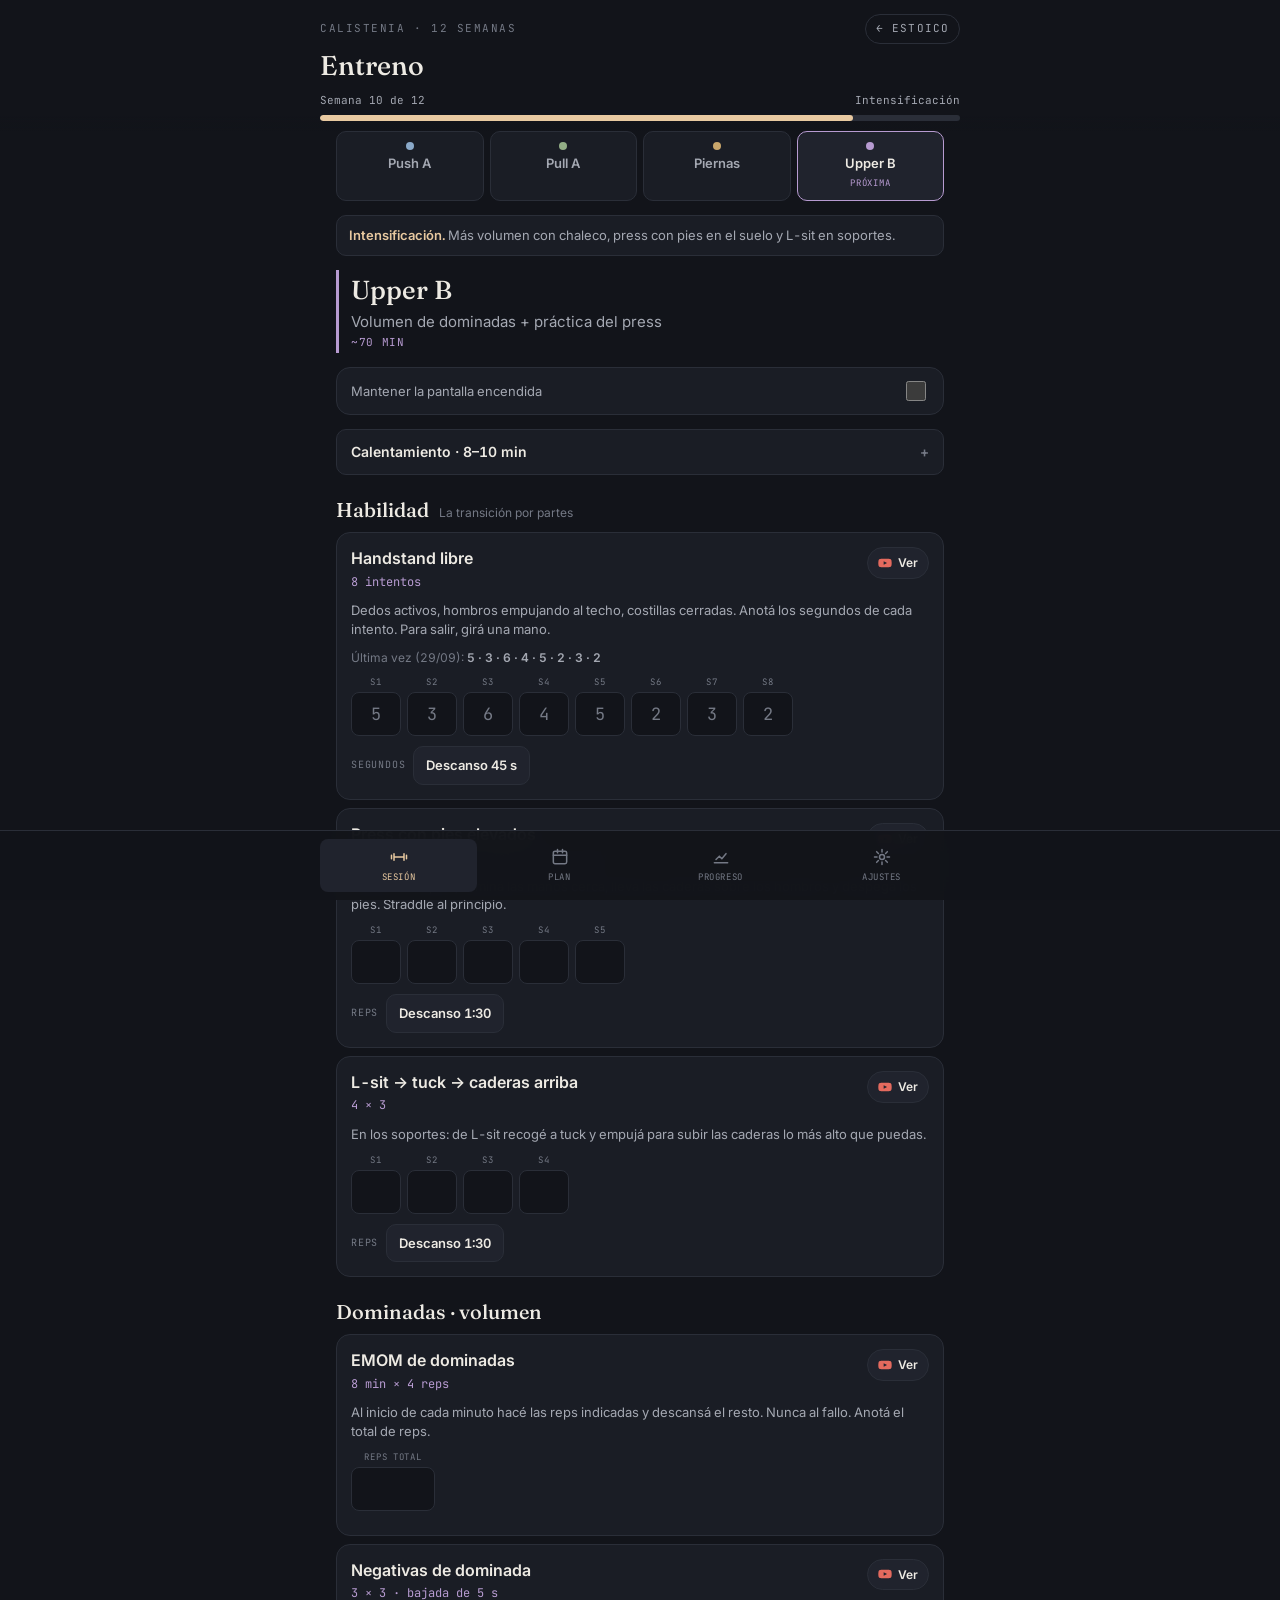
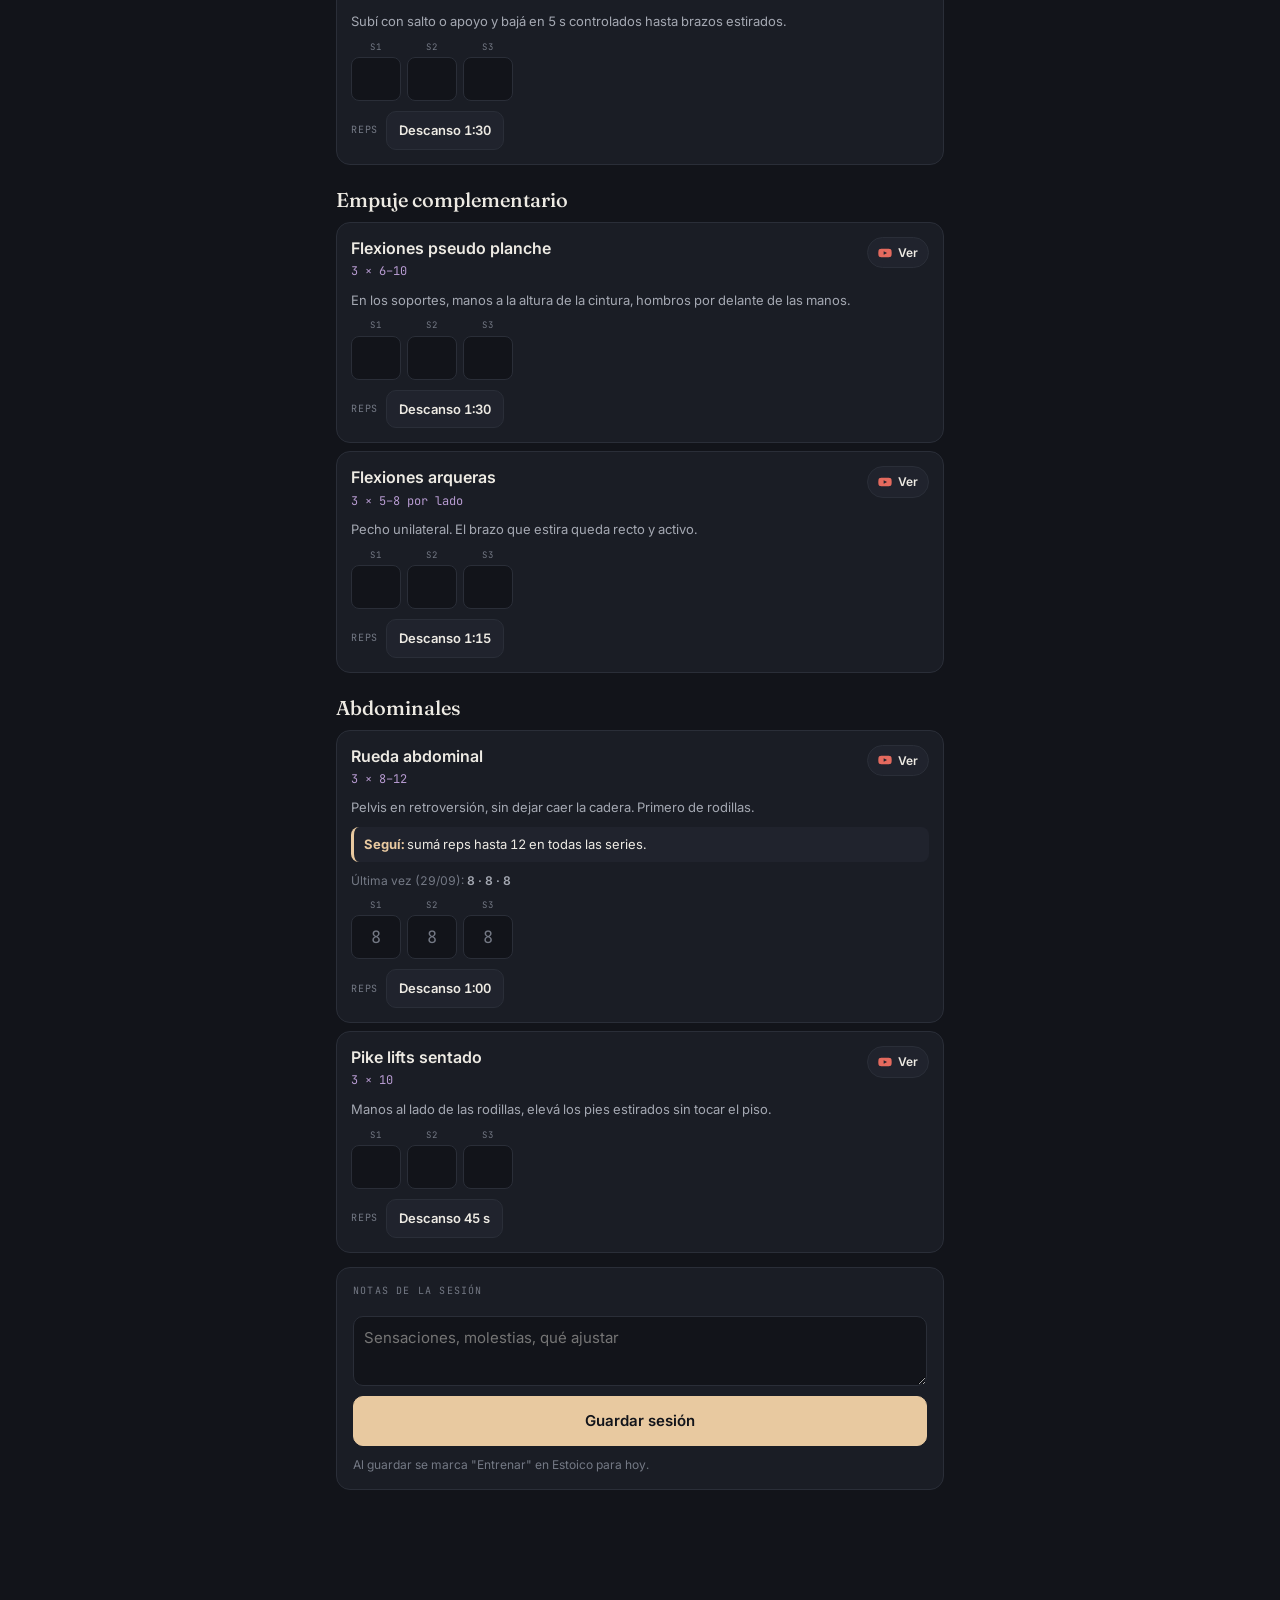
==== entreno.html @ 54fa22ab "Add files via upload" ====
<!DOCTYPE html>
<html lang="es">
<head>
<meta charset="UTF-8">
<meta name="viewport" content="width=device-width,initial-scale=1,viewport-fit=cover">
<meta name="theme-color" content="#12141A">
<title>Entreno — Estoico</title>
<link rel="icon" href="/favicon.ico" sizes="32x32">
<link rel="apple-touch-icon" href="/icon-180.png">
<meta name="apple-mobile-web-app-capable" content="yes">
<meta name="apple-mobile-web-app-status-bar-style" content="black-translucent">
<meta name="description" content="Programa de calistenia de 4 días con registro de series.">
<link rel="preconnect" href="https://fonts.googleapis.com">
<link rel="preconnect" href="https://fonts.gstatic.com" crossorigin>
<link href="https://fonts.googleapis.com/css2?family=Fraunces:opsz,wght@9..144,400;9..144,500&family=Inter:wght@400;500;600&family=JetBrains+Mono:wght@400;500&display=swap" rel="stylesheet">
<link rel="stylesheet" href="/entreno.css">
</head>
<body>

<header class="top">
  <div class="top-inner">
    <div class="top-row">
      <p class="eyebrow" id="h-eyebrow">Calistenia · 12 semanas</p>
      <a class="back" href="/">← Estoico</a>
    </div>
    <h1 class="brand">Entreno</h1>
    <div class="cycle"><span id="h-semana">Semana 1 de 12</span><span id="h-fase"></span></div>
    <div class="bar"><i id="h-bar" style="width:8%"></i></div>
  </div>
</header>

<main>
  <section class="view" id="view-sesion"></section>
  <section class="view" id="view-plan" hidden></section>
  <section class="view" id="view-progreso" hidden></section>
  <section class="view" id="view-ajustes" hidden></section>
</main>

<div class="timer" id="timer" hidden>
  <div class="tt" id="t-time">0:00</div>
  <div class="lbl" id="t-lbl">Descanso</div>
  <button class="btn" id="t-plus" type="button">+15 s</button>
  <button class="btn" id="t-stop" type="button">Listo</button>
</div>

<nav class="nav" aria-label="Secciones">
  <div class="nav-inner" role="tablist">
    <button role="tab" data-view="sesion" aria-selected="true">
      <svg viewBox="0 0 24 24"><path d="M6 8v8M18 8v8M3 10v4M21 10v4M6 12h12"/></svg><span>Sesión</span></button>
    <button role="tab" data-view="plan" aria-selected="false">
      <svg viewBox="0 0 24 24"><rect x="4" y="5" width="16" height="15" rx="2"/><path d="M4 10h16M9 3v4M15 3v4"/></svg><span>Plan</span></button>
    <button role="tab" data-view="progreso" aria-selected="false">
      <svg viewBox="0 0 24 24"><path d="M4 19h16M6 15l4-4 3 3 5-6"/></svg><span>Progreso</span></button>
    <button role="tab" data-view="ajustes" aria-selected="false">
      <svg viewBox="0 0 24 24"><circle cx="12" cy="12" r="3"/><path d="M12 3v3M12 18v3M3 12h3M18 12h3M5.6 5.6l2.1 2.1M16.3 16.3l2.1 2.1M5.6 18.4l2.1-2.1M16.3 7.7l2.1-2.1"/></svg><span>Ajustes</span></button>
  </div>
</nav>

<div class="toast" id="toast" hidden></div>

<script type="module" src="/entreno-app.js"></script>
<script>
if ('serviceWorker' in navigator) {
  window.addEventListener('load', () => {
    navigator.serviceWorker.register('/sw.js').catch((e) => console.warn(e));
  });
}
</script>
</body>
</html>
---- entreno.css ----
/* Entreno — misma identidad visual que Estoico */
:root{
  --bg:#12141A; --surface:#1A1D25; --surface-2:#20232D; --surface-3:#252934; --line:#2A2E38;
  --text:#EDEAE3; --dim:#A4A8B2; --faint:#747985; --accent:#E8C9A0; --ok:#93AE86; --warn:#D9B36C; --danger:#D49484;
  --push:#8AA9C9; --pull:#93AE86; --legs:#C9A66B; --upper:#B79BD1;
  --r:14px;
  --serif:Fraunces,Georgia,serif; --sans:Inter,system-ui,-apple-system,sans-serif; --mono:'JetBrains Mono',ui-monospace,Menlo,monospace;
  color-scheme:dark;
}
*{box-sizing:border-box}
html,body{margin:0;padding:0}
body{background:var(--bg);color:var(--text);font-family:var(--sans);font-size:15px;line-height:1.45;-webkit-font-smoothing:antialiased;padding-bottom:calc(150px + env(safe-area-inset-bottom));font-variant-numeric:tabular-nums}
button,input,select,textarea{font:inherit;color:inherit}
button{cursor:pointer;-webkit-tap-highlight-color:transparent}
a{color:inherit}
[hidden]{display:none!important}
:focus-visible{outline:2px solid var(--accent);outline-offset:2px}

/* ---------- Encabezado ---------- */
.top{position:sticky;top:0;z-index:20;background:linear-gradient(var(--bg) 88%,transparent);padding:calc(14px + env(safe-area-inset-top)) 16px 10px}
.top-inner{max-width:640px;margin:auto}
.top-row{display:flex;justify-content:space-between;align-items:center;gap:12px}
.back{font-family:var(--mono);font-size:11px;letter-spacing:.1em;text-transform:uppercase;color:var(--dim);text-decoration:none;padding:6px 10px;border:1px solid var(--line);border-radius:999px}
.eyebrow{font-family:var(--mono);font-size:11px;letter-spacing:.14em;text-transform:uppercase;color:var(--faint);margin:0}
.brand{font-family:var(--serif);font-size:27px;font-weight:500;margin:2px 0 8px}
.cycle{display:flex;justify-content:space-between;font-family:var(--mono);font-size:11px;color:var(--dim)}
.bar{height:6px;background:var(--line);border-radius:6px;overflow:hidden;margin-top:6px}
.bar > i{display:block;height:100%;background:var(--accent);border-radius:6px}

main{max-width:640px;margin:auto;padding:0 16px}
.view{display:grid;gap:14px}
.card{background:var(--surface);border:1px solid var(--line);border-radius:var(--r);padding:16px}
.label{font-family:var(--mono);font-size:10px;letter-spacing:.12em;text-transform:uppercase;color:var(--faint);margin:0 0 8px}
.dim{color:var(--dim)} .faint{color:var(--faint)}
h2,h3{font-family:var(--serif);font-weight:500;margin:0;text-wrap:balance}
h2{font-size:26px} h3{font-size:19px}
p{margin:0}

/* ---------- Próxima sesión y selector ---------- */
.next{display:flex;justify-content:space-between;align-items:center;gap:12px}
.chips{display:grid;grid-template-columns:repeat(4,1fr);gap:6px}
.chip{background:var(--surface);border:1px solid var(--line);border-radius:10px;padding:10px 4px;font-size:13px;font-weight:600;display:grid;gap:4px;justify-items:center;color:var(--dim)}
.chip i{width:8px;height:8px;border-radius:50%;background:var(--c)}
.chip small{font-family:var(--mono);font-size:9px;font-weight:400;letter-spacing:.08em;text-transform:uppercase;color:var(--faint)}
.chip[aria-pressed="true"]{border-color:var(--c);color:var(--text);background:var(--surface-2)}
.chip[aria-pressed="true"] small{color:var(--c)}

.dayhead{border-left:3px solid var(--c);padding:2px 0 2px 12px;display:grid;gap:2px}
.dayhead .meta{font-family:var(--mono);font-size:11px;color:var(--c);letter-spacing:.06em;text-transform:uppercase}
.phase{font-size:13px;color:var(--dim);background:var(--surface);border:1px solid var(--line);border-radius:10px;padding:10px 12px}
.phase b{color:var(--accent);font-weight:600}

details.warm{background:var(--surface);border:1px solid var(--line);border-radius:10px;padding:12px 14px}
details.warm summary{font-weight:600;font-size:14px;list-style:none;display:flex;justify-content:space-between}
details.warm summary::after{content:'+';color:var(--faint)}
details.warm[open] summary::after{content:'−'}
details.warm ul{margin:10px 0 0;padding-left:18px;color:var(--dim);font-size:14px;display:grid;gap:4px}

.block{display:grid;gap:8px}
.block-t{display:flex;flex-wrap:wrap;align-items:baseline;column-gap:10px;row-gap:2px;margin-top:6px}
.block-t h3{font-size:20px}
.block-t span{font-size:12px;color:var(--faint)}

/* ---------- Ejercicio ---------- */
.ex{background:var(--surface);border:1px solid var(--line);border-radius:var(--r);padding:14px;display:grid;gap:10px}
.ex-head{display:flex;justify-content:space-between;align-items:start;gap:10px}
.ex-name{font-weight:600;font-size:16px}
.rx{font-family:var(--mono);font-size:12px;color:var(--c);margin-top:3px}
.yt{flex:0 0 auto;display:inline-flex;align-items:center;gap:6px;font-size:12px;font-weight:600;color:var(--text);text-decoration:none;background:var(--surface-2);border:1px solid var(--line);border-radius:999px;padding:6px 10px}
.yt svg{width:14px;height:14px;fill:#E46A5E}
.cue{font-size:13px;color:var(--dim)}
.prev{font-size:12px;color:var(--faint)} .prev b{color:var(--dim);font-weight:600}
.tip{font-size:13px;border-radius:8px;padding:8px 10px;background:var(--surface-2);border-left:3px solid var(--t);color:var(--text)}
.tip b{color:var(--t)}
.sets{display:flex;flex-wrap:wrap;gap:6px}
.sets label{display:grid;gap:3px;justify-items:center;font-family:var(--mono);font-size:9px;letter-spacing:.08em;text-transform:uppercase;color:var(--faint)}
.sets input{width:50px;height:44px;text-align:center;border:1px solid var(--line);border-radius:8px;background:var(--bg);font-size:17px;font-weight:600}
.sets input:not(:placeholder-shown){border-color:var(--c);background:var(--surface-2)}
.sets input::placeholder{color:var(--faint);font-weight:400}
.sets.wide input{width:84px}
.row{display:flex;gap:8px;align-items:center;flex-wrap:wrap}
.unit{font-family:var(--mono);font-size:10px;color:var(--faint);text-transform:uppercase;letter-spacing:.08em}
.btn{border:1px solid var(--line);background:var(--surface-2);border-radius:10px;padding:9px 12px;font-weight:600;font-size:13px}
.btn.primary{background:var(--accent);border-color:var(--accent);color:#12141A;padding:13px 18px;font-size:15px}
.btn.ghost{background:none}
.btn.danger{color:var(--danger)}
.check{display:flex;align-items:center;gap:10px;font-weight:600;font-size:14px}
.check input{width:24px;height:24px;accent-color:var(--ok)}
textarea,.field{width:100%;border:1px solid var(--line);border-radius:10px;background:var(--bg);padding:10px}
textarea{min-height:70px;resize:vertical}
.switch{display:flex;align-items:center;justify-content:space-between;gap:10px;font-size:13px;color:var(--dim)}
.switch input{width:20px;height:20px;accent-color:var(--accent)}

/* ---------- Plan ---------- */
.prose{display:grid;gap:8px;font-size:14px}
.prose ul{margin:0;padding-left:18px;display:grid;gap:6px;color:var(--dim)}
.prose b{color:var(--text)}
.seq{display:grid;grid-template-columns:repeat(4,1fr);gap:6px;text-align:center}
.seq div{background:var(--surface-2);border-top:3px solid var(--c);border-radius:8px;padding:8px 4px;font-size:13px;font-weight:600}
.seq small{display:block;font-family:var(--mono);font-size:9px;color:var(--faint);font-weight:400;margin-top:2px}
table{width:100%;border-collapse:collapse;font-size:13px}
td,th{text-align:left;padding:8px 4px;border-bottom:1px solid var(--line);vertical-align:top}
th{font-family:var(--mono);font-size:10px;letter-spacing:.1em;text-transform:uppercase;color:var(--faint);font-weight:400}
td:first-child{font-family:var(--mono);white-space:nowrap;color:var(--accent)}
td{color:var(--dim)}

/* ---------- Progreso ---------- */
.stats{display:grid;grid-template-columns:repeat(3,1fr);gap:8px}
.stat{background:var(--surface);border:1px solid var(--line);border-radius:12px;padding:12px}
.stat .v{font-family:var(--serif);font-size:28px}
.stat .v small{font-size:14px;color:var(--faint)}
.stat .l{font-family:var(--mono);font-size:9px;letter-spacing:.08em;text-transform:uppercase;color:var(--faint);margin-top:2px}
.chart svg{width:100%;height:auto;display:block}
.form{display:flex;gap:8px;flex-wrap:wrap;align-items:end}
.form label{display:grid;gap:4px;font-family:var(--mono);font-size:10px;text-transform:uppercase;letter-spacing:.08em;color:var(--faint)}
.form input,.form select{border:1px solid var(--line);border-radius:10px;background:var(--bg);padding:9px 10px;min-width:0}
.ladder{list-style:none;margin:0;padding:0;display:grid;gap:6px}
.ladder button{width:100%;text-align:left;display:grid;grid-template-columns:32px 1fr;gap:10px;align-items:center;background:var(--surface);border:1px solid var(--line);border-radius:10px;padding:10px}
.ladder .n{font-family:var(--serif);font-size:20px;text-align:center;color:var(--faint)}
.ladder .t{font-weight:600;font-size:14px}
.ladder .cr{display:block;font-size:12px;color:var(--faint)}
.ladder .done .n{color:var(--ok)}
.ladder .cur{border-color:var(--accent)}
.ladder .cur .n{color:var(--accent)}
.hist{list-style:none;margin:0;padding:0;display:grid;gap:6px}
.hist li{background:var(--surface);border:1px solid var(--line);border-left:3px solid var(--c);border-radius:8px;padding:10px 12px;display:flex;justify-content:space-between;align-items:center;gap:10px;font-size:13px}
.hist .note{display:block;color:var(--faint);font-size:12px;margin-top:2px}

/* ---------- Barra inferior y temporizador ---------- */
.nav{position:fixed;z-index:30;left:0;right:0;bottom:0;background:#12141af5;border-top:1px solid var(--line);padding:8px 8px calc(8px + env(safe-area-inset-bottom));backdrop-filter:blur(12px);-webkit-backdrop-filter:blur(12px)}
.nav-inner{max-width:640px;margin:auto;display:grid;grid-template-columns:repeat(4,1fr);gap:4px}
.nav button{background:none;border:0;color:var(--faint);padding:8px 4px;display:grid;justify-items:center;gap:4px;border-radius:8px}
.nav button svg{width:20px;height:20px;stroke:currentColor;fill:none;stroke-width:1.8;stroke-linecap:round;stroke-linejoin:round}
.nav button span{font-family:var(--mono);font-size:9px;text-transform:uppercase;letter-spacing:.06em}
.nav button[aria-selected="true"]{color:var(--accent);background:var(--surface-2)}
.timer{position:fixed;z-index:31;left:12px;right:12px;bottom:calc(76px + env(safe-area-inset-bottom));max-width:616px;margin:auto;background:var(--surface-3);border:1px solid var(--line);border-radius:14px;padding:10px 12px;display:flex;align-items:center;gap:10px;box-shadow:0 10px 30px #0008}
.timer .tt{font-family:var(--mono);font-size:30px;min-width:86px}
.timer .lbl{flex:1;font-size:12px;color:var(--dim);overflow:hidden;text-overflow:ellipsis;white-space:nowrap}
.timer.done{border-color:var(--ok)} .timer.done .tt{color:var(--ok)}
.toast{position:fixed;z-index:40;left:50%;transform:translateX(-50%);top:calc(16px + env(safe-area-inset-top));background:var(--accent);color:#12141A;font-weight:600;font-size:14px;padding:10px 16px;border-radius:10px;box-shadow:0 8px 24px #0008;max-width:90vw;text-align:center}
@media (prefers-reduced-motion:no-preference){.chip,.nav button,.btn{transition:background .15s,color .15s,border-color .15s}}
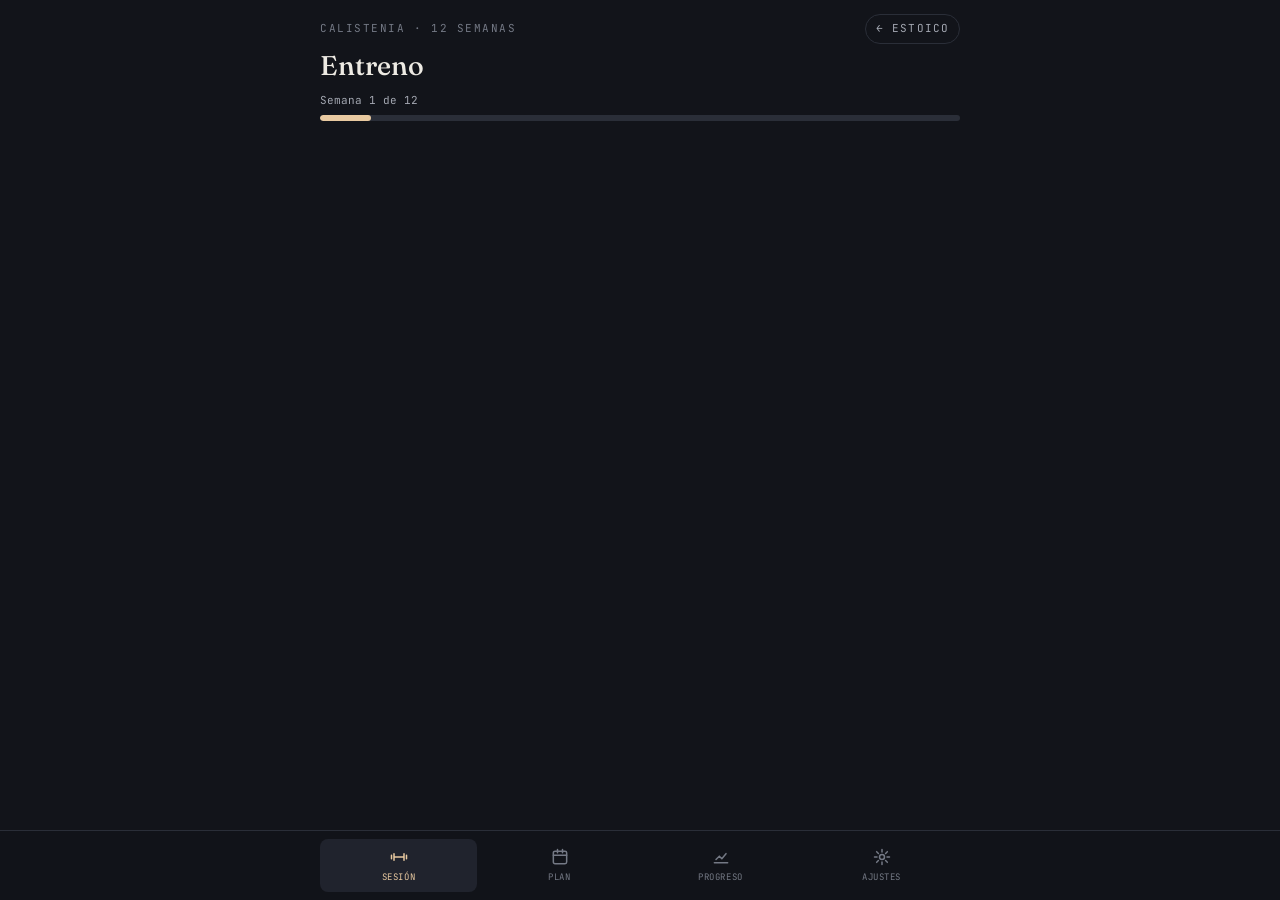
==== commit 9c24e0e0: "Corregir bugs de Entreno: datos, semana e importación - Sin datos personales sembrados en teléfonos " ====
--- a/entreno.html
+++ b/entreno.html
@@ -58,6 +58,7 @@
 
 <div class="toast" id="toast" hidden></div>
 
+<script src="/shared.js"></script>
 <script type="module" src="/entreno-app.js"></script>
 <script>
 if ('serviceWorker' in navigator) {
--- a/entreno.css
+++ b/entreno.css
@@ -37,7 +37,6 @@
 p{margin:0}
 
 /* ---------- Próxima sesión y selector ---------- */
-.next{display:flex;justify-content:space-between;align-items:center;gap:12px}
 .chips{display:grid;grid-template-columns:repeat(4,1fr);gap:6px}
 .chip{background:var(--surface);border:1px solid var(--line);border-radius:10px;padding:10px 4px;font-size:13px;font-weight:600;display:grid;gap:4px;justify-items:center;color:var(--dim)}
 .chip i{width:8px;height:8px;border-radius:50%;background:var(--c)}
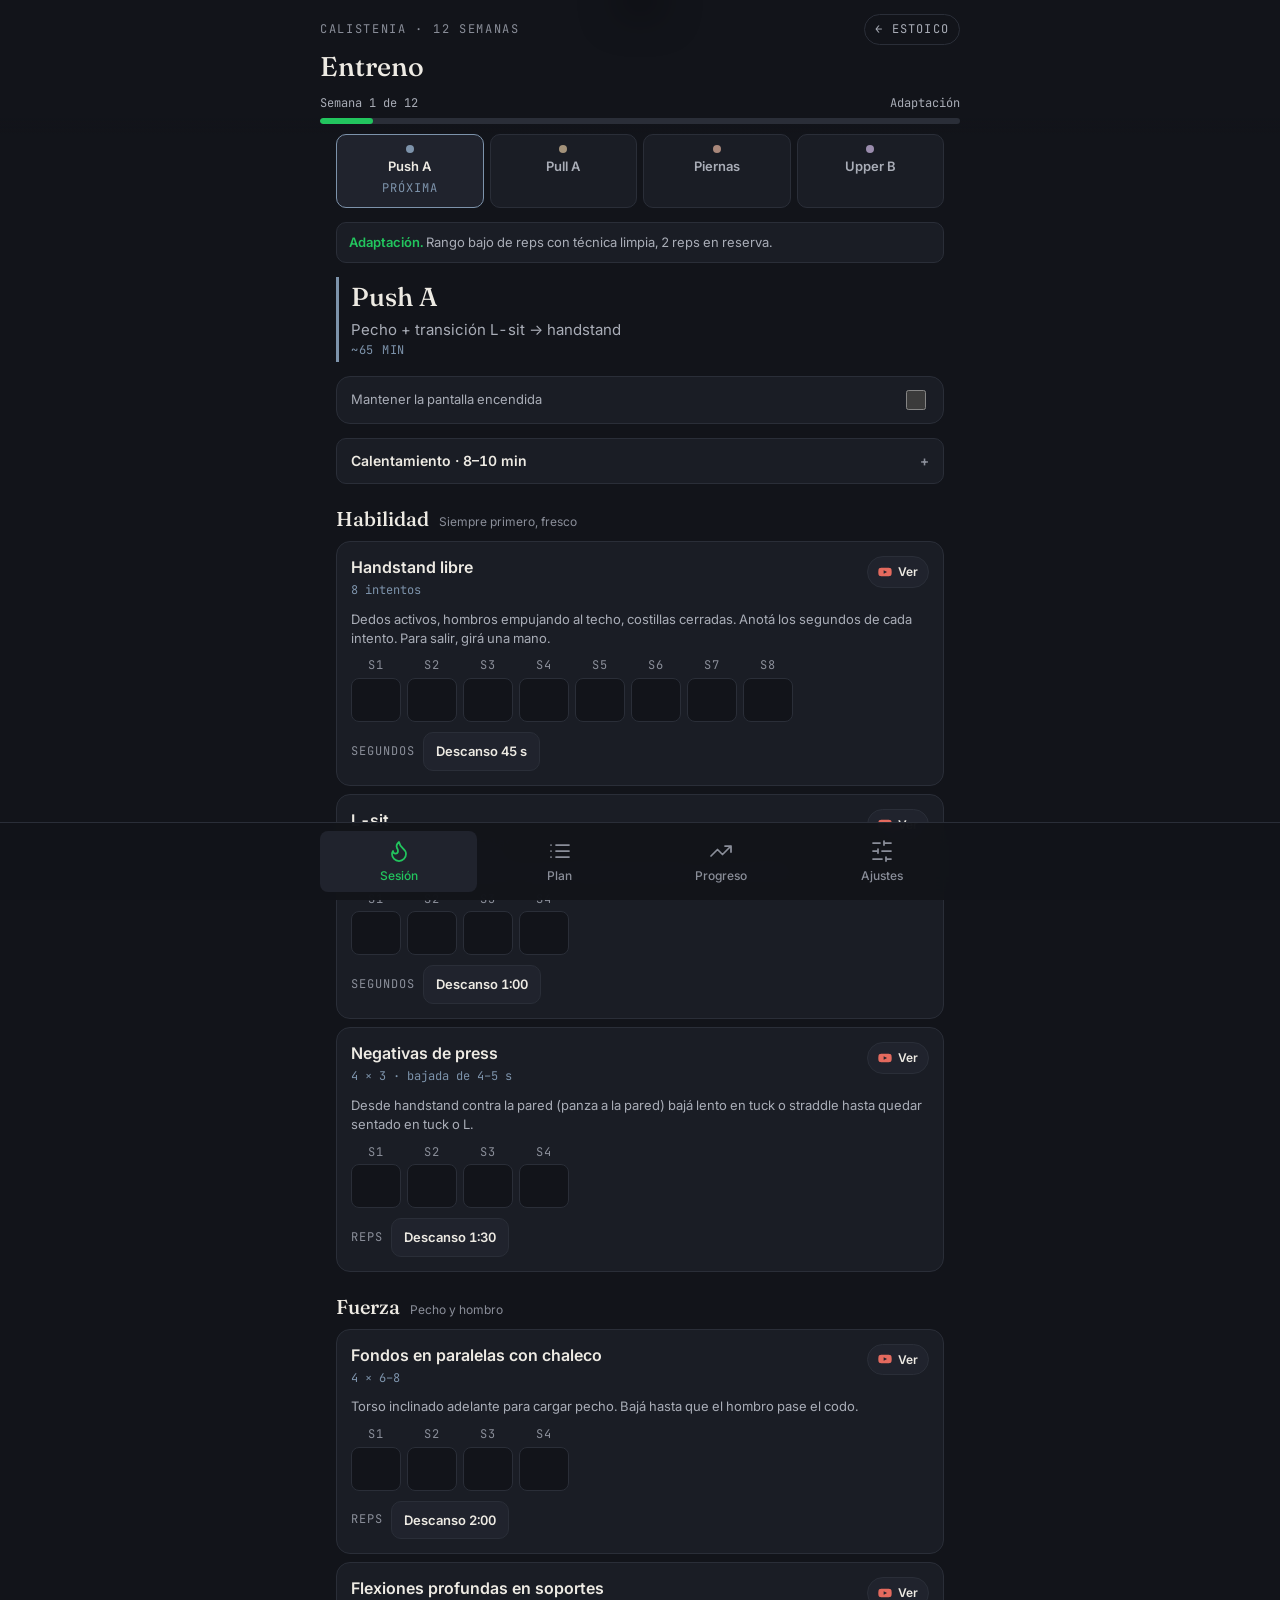
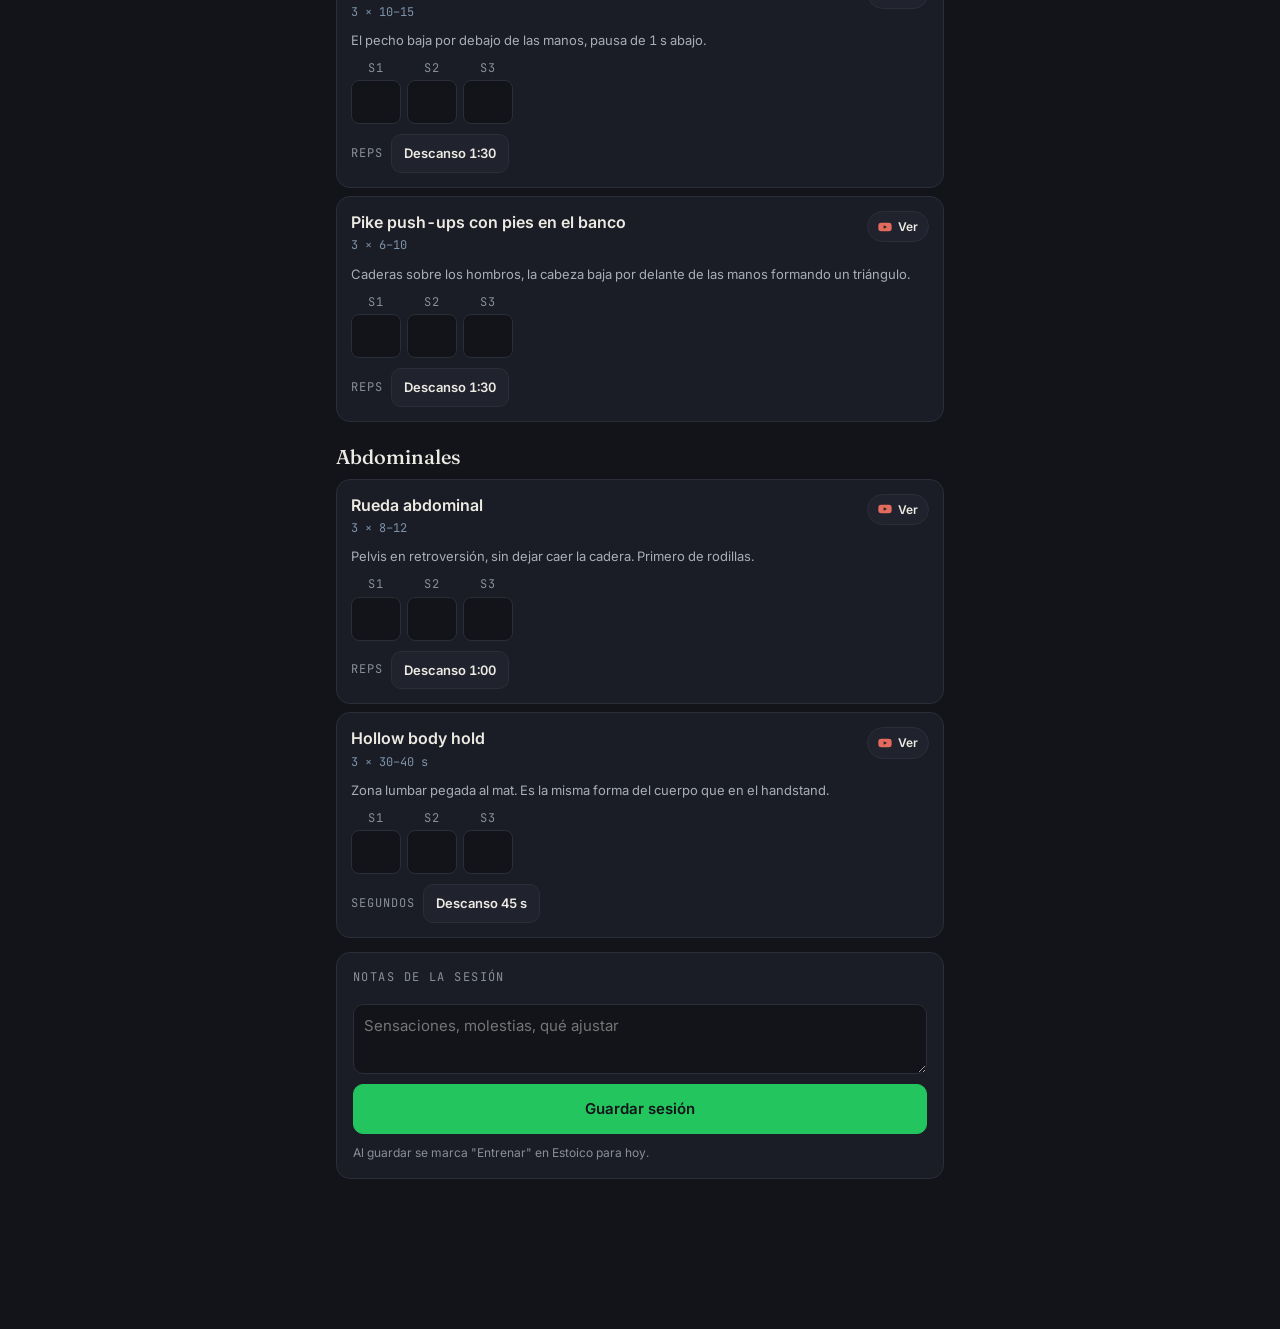
==== commit abc53c5c: "Fase 1: base de diseño compartida - shared.css con tokens únicos (color, tipografía, espaciado, radi" ====
--- a/entreno.html
+++ b/entreno.html
@@ -12,10 +12,11 @@
 <meta name="description" content="Programa de calistenia de 4 días con registro de series.">
 <link rel="preconnect" href="https://fonts.googleapis.com">
 <link rel="preconnect" href="https://fonts.gstatic.com" crossorigin>
-<link href="https://fonts.googleapis.com/css2?family=Fraunces:opsz,wght@9..144,400;9..144,500&family=Inter:wght@400;500;600&family=JetBrains+Mono:wght@400;500&display=swap" rel="stylesheet">
+<link href="https://fonts.googleapis.com/css2?family=Fraunces:ital,opsz,wght@0,9..144,400;0,9..144,500;0,9..144,600;1,9..144,400;1,9..144,500&family=Inter:wght@400;500;600;700&family=JetBrains+Mono:wght@400;500&display=swap" rel="stylesheet">
+<link rel="stylesheet" href="/shared.css">
 <link rel="stylesheet" href="/entreno.css">
 </head>
-<body>
+<body data-app="entreno">
 
 <header class="top">
   <div class="top-inner">
@@ -46,26 +47,19 @@
 <nav class="nav" aria-label="Secciones">
   <div class="nav-inner" role="tablist">
     <button role="tab" data-view="sesion" aria-selected="true">
-      <svg viewBox="0 0 24 24"><path d="M6 8v8M18 8v8M3 10v4M21 10v4M6 12h12"/></svg><span>Sesión</span></button>
+      <svg class="icon" aria-hidden="true"><use href="#i-flame"/></svg><span>Sesión</span></button>
     <button role="tab" data-view="plan" aria-selected="false">
-      <svg viewBox="0 0 24 24"><rect x="4" y="5" width="16" height="15" rx="2"/><path d="M4 10h16M9 3v4M15 3v4"/></svg><span>Plan</span></button>
+      <svg class="icon" aria-hidden="true"><use href="#i-list"/></svg><span>Plan</span></button>
     <button role="tab" data-view="progreso" aria-selected="false">
-      <svg viewBox="0 0 24 24"><path d="M4 19h16M6 15l4-4 3 3 5-6"/></svg><span>Progreso</span></button>
+      <svg class="icon" aria-hidden="true"><use href="#i-trend"/></svg><span>Progreso</span></button>
     <button role="tab" data-view="ajustes" aria-selected="false">
-      <svg viewBox="0 0 24 24"><circle cx="12" cy="12" r="3"/><path d="M12 3v3M12 18v3M3 12h3M18 12h3M5.6 5.6l2.1 2.1M16.3 16.3l2.1 2.1M5.6 18.4l2.1-2.1M16.3 7.7l2.1-2.1"/></svg><span>Ajustes</span></button>
+      <svg class="icon" aria-hidden="true"><use href="#i-sliders"/></svg><span>Ajustes</span></button>
   </div>
 </nav>
 
-<div class="toast" id="toast" hidden></div>
+<div class="toast" id="toast" role="status" aria-live="polite"></div>
 
 <script src="/shared.js"></script>
 <script type="module" src="/entreno-app.js"></script>
-<script>
-if ('serviceWorker' in navigator) {
-  window.addEventListener('load', () => {
-    navigator.serviceWorker.register('/sw.js').catch((e) => console.warn(e));
-  });
-}
-</script>
 </body>
 </html>
--- a/shared.css
+++ b/shared.css
@@ -0,0 +1,68 @@
+/* =====================================================================
+   BASE DE DISEÑO COMPARTIDA — Estoico + Entreno
+   Tokens únicos de color, tipografía, espaciado y movimiento.
+   Cada app define su acento: arena en Estoico, verde vital en Entreno.
+   ===================================================================== */
+:root{
+  color-scheme:dark;
+
+  /* Superficies */
+  --bg:#12141A; --surface:#1A1D25; --surface-2:#20232D; --surface-3:#262A35;
+  --line:#2A2E38; --line-soft:#22252F;
+
+  /* Texto (contraste ≥ 4.5:1 sobre --surface) */
+  --text:#EDEAE3; --dim:#A9ADB7; --faint:#8A8E99;
+
+  /* Marca y estados */
+  --sand:#E8C9A0; --vital:#22C55E; --on-accent:#12141A;
+  --accent:var(--sand);
+  --success:#93AE86; --warn:#D9B36C; --danger:#E0846F;
+
+  /* Categorías de Estoico */
+  --mente:#8AA9C9; --cuerpo:#93AE86; --alma:#C9A66B;
+
+  /* Tipografía */
+  --serif:'Fraunces',Georgia,serif;
+  --sans:'Inter',-apple-system,system-ui,sans-serif;
+  --mono:'JetBrains Mono',ui-monospace,Menlo,monospace;
+  --fs-xs:12px; --fs-sm:13px; --fs-md:15px; --fs-lg:17px;
+
+  /* Espaciado (ritmo de 4/8) y radios */
+  --s1:4px; --s2:8px; --s3:12px; --s4:16px; --s5:24px; --s6:32px;
+  --r-sm:10px; --r:14px; --r-lg:24px; --r-pill:999px;
+
+  /* Movimiento */
+  --dur-fast:150ms; --dur:250ms;
+  --ease:cubic-bezier(.2,.8,.2,1); --ease-pop:cubic-bezier(.34,1.56,.64,1);
+
+  /* Elevación */
+  --shadow:0 12px 40px #0008;
+}
+body[data-app="entreno"]{ --accent:var(--vital); }
+
+/* ---------- Base ---------- */
+*{box-sizing:border-box}
+html,body{margin:0;padding:0}
+body{background:var(--bg);color:var(--text);font-family:var(--sans);-webkit-font-smoothing:antialiased;-webkit-tap-highlight-color:transparent}
+button,input,select,textarea{font:inherit;color:inherit}
+button{cursor:pointer;touch-action:manipulation}
+[hidden]{display:none!important}
+:focus-visible{outline:2px solid var(--accent);outline-offset:2px}
+::selection{background:var(--accent);color:var(--on-accent)}
+
+/* ---------- Utilidades ---------- */
+.sr-only{position:absolute;width:1px;height:1px;padding:0;margin:-1px;overflow:hidden;clip:rect(0 0 0 0);white-space:nowrap;border:0}
+.icon{width:22px;height:22px;flex:none;stroke:currentColor;fill:none;stroke-width:1.75;stroke-linecap:round;stroke-linejoin:round;vertical-align:middle}
+
+/* ---------- Aviso (toast) ---------- */
+.toast{position:fixed;z-index:60;left:50%;top:calc(env(safe-area-inset-top) + 12px);transform:translate(-50%,-160%);
+  max-width:min(90vw,420px);display:flex;align-items:center;gap:var(--s2);
+  background:var(--surface-3);border:1px solid var(--line);border-radius:var(--r-pill);
+  padding:10px 18px;font-size:var(--fs-sm);font-weight:500;color:var(--text);box-shadow:var(--shadow);
+  pointer-events:none;transition:transform 300ms var(--ease)}
+.toast.show{transform:translate(-50%,0)}
+.toast .icon{width:18px;height:18px;color:var(--accent)}
+
+@media (prefers-reduced-motion:reduce){
+  *,*::before,*::after{animation-duration:.01ms!important;animation-iteration-count:1!important;transition-duration:.01ms!important;scroll-behavior:auto!important}
+}
--- a/entreno.css
+++ b/entreno.css
@@ -1,36 +1,27 @@
-/* Entreno — misma identidad visual que Estoico */
+/* Entreno — estilos propios. Tokens y base en shared.css (acento verde vía body[data-app="entreno"]) */
 :root{
-  --bg:#12141A; --surface:#1A1D25; --surface-2:#20232D; --surface-3:#252934; --line:#2A2E38;
-  --text:#EDEAE3; --dim:#A4A8B2; --faint:#747985; --accent:#E8C9A0; --ok:#93AE86; --warn:#D9B36C; --danger:#D49484;
-  --push:#8AA9C9; --pull:#93AE86; --legs:#C9A66B; --upper:#B79BD1;
-  --r:14px;
-  --serif:Fraunces,Georgia,serif; --sans:Inter,system-ui,-apple-system,sans-serif; --mono:'JetBrains Mono',ui-monospace,Menlo,monospace;
-  color-scheme:dark;
+  --ok:var(--vital);
+  /* Colores por día, apagados para que el verde sea el único acento fuerte */
+  --push:#7D93AB; --pull:#A3927A; --legs:#A8877A; --upper:#9A8CAD;
 }
-*{box-sizing:border-box}
-html,body{margin:0;padding:0}
-body{background:var(--bg);color:var(--text);font-family:var(--sans);font-size:15px;line-height:1.45;-webkit-font-smoothing:antialiased;padding-bottom:calc(150px + env(safe-area-inset-bottom));font-variant-numeric:tabular-nums}
-button,input,select,textarea{font:inherit;color:inherit}
-button{cursor:pointer;-webkit-tap-highlight-color:transparent}
+body{font-size:15px;line-height:1.45;padding-bottom:calc(150px + env(safe-area-inset-bottom));font-variant-numeric:tabular-nums}
 a{color:inherit}
-[hidden]{display:none!important}
-:focus-visible{outline:2px solid var(--accent);outline-offset:2px}
 
 /* ---------- Encabezado ---------- */
 .top{position:sticky;top:0;z-index:20;background:linear-gradient(var(--bg) 88%,transparent);padding:calc(14px + env(safe-area-inset-top)) 16px 10px}
 .top-inner{max-width:640px;margin:auto}
 .top-row{display:flex;justify-content:space-between;align-items:center;gap:12px}
-.back{font-family:var(--mono);font-size:11px;letter-spacing:.1em;text-transform:uppercase;color:var(--dim);text-decoration:none;padding:6px 10px;border:1px solid var(--line);border-radius:999px}
-.eyebrow{font-family:var(--mono);font-size:11px;letter-spacing:.14em;text-transform:uppercase;color:var(--faint);margin:0}
+.back{font-family:var(--mono);font-size:12px;letter-spacing:.1em;text-transform:uppercase;color:var(--dim);text-decoration:none;padding:6px 10px;border:1px solid var(--line);border-radius:999px}
+.eyebrow{font-family:var(--mono);font-size:12px;letter-spacing:.14em;text-transform:uppercase;color:var(--faint);margin:0}
 .brand{font-family:var(--serif);font-size:27px;font-weight:500;margin:2px 0 8px}
-.cycle{display:flex;justify-content:space-between;font-family:var(--mono);font-size:11px;color:var(--dim)}
+.cycle{display:flex;justify-content:space-between;font-family:var(--mono);font-size:12px;color:var(--dim)}
 .bar{height:6px;background:var(--line);border-radius:6px;overflow:hidden;margin-top:6px}
 .bar > i{display:block;height:100%;background:var(--accent);border-radius:6px}
 
 main{max-width:640px;margin:auto;padding:0 16px}
 .view{display:grid;gap:14px}
 .card{background:var(--surface);border:1px solid var(--line);border-radius:var(--r);padding:16px}
-.label{font-family:var(--mono);font-size:10px;letter-spacing:.12em;text-transform:uppercase;color:var(--faint);margin:0 0 8px}
+.label{font-family:var(--mono);font-size:12px;letter-spacing:.12em;text-transform:uppercase;color:var(--faint);margin:0 0 8px}
 .dim{color:var(--dim)} .faint{color:var(--faint)}
 h2,h3{font-family:var(--serif);font-weight:500;margin:0;text-wrap:balance}
 h2{font-size:26px} h3{font-size:19px}
@@ -40,12 +31,12 @@
 .chips{display:grid;grid-template-columns:repeat(4,1fr);gap:6px}
 .chip{background:var(--surface);border:1px solid var(--line);border-radius:10px;padding:10px 4px;font-size:13px;font-weight:600;display:grid;gap:4px;justify-items:center;color:var(--dim)}
 .chip i{width:8px;height:8px;border-radius:50%;background:var(--c)}
-.chip small{font-family:var(--mono);font-size:9px;font-weight:400;letter-spacing:.08em;text-transform:uppercase;color:var(--faint)}
+.chip small{font-family:var(--mono);font-size:12px;font-weight:400;letter-spacing:.08em;text-transform:uppercase;color:var(--faint)}
 .chip[aria-pressed="true"]{border-color:var(--c);color:var(--text);background:var(--surface-2)}
 .chip[aria-pressed="true"] small{color:var(--c)}
 
 .dayhead{border-left:3px solid var(--c);padding:2px 0 2px 12px;display:grid;gap:2px}
-.dayhead .meta{font-family:var(--mono);font-size:11px;color:var(--c);letter-spacing:.06em;text-transform:uppercase}
+.dayhead .meta{font-family:var(--mono);font-size:12px;color:var(--c);letter-spacing:.06em;text-transform:uppercase}
 .phase{font-size:13px;color:var(--dim);background:var(--surface);border:1px solid var(--line);border-radius:10px;padding:10px 12px}
 .phase b{color:var(--accent);font-weight:600}
 
@@ -72,15 +63,15 @@
 .tip{font-size:13px;border-radius:8px;padding:8px 10px;background:var(--surface-2);border-left:3px solid var(--t);color:var(--text)}
 .tip b{color:var(--t)}
 .sets{display:flex;flex-wrap:wrap;gap:6px}
-.sets label{display:grid;gap:3px;justify-items:center;font-family:var(--mono);font-size:9px;letter-spacing:.08em;text-transform:uppercase;color:var(--faint)}
+.sets label{display:grid;gap:3px;justify-items:center;font-family:var(--mono);font-size:12px;letter-spacing:.08em;text-transform:uppercase;color:var(--faint)}
 .sets input{width:50px;height:44px;text-align:center;border:1px solid var(--line);border-radius:8px;background:var(--bg);font-size:17px;font-weight:600}
 .sets input:not(:placeholder-shown){border-color:var(--c);background:var(--surface-2)}
 .sets input::placeholder{color:var(--faint);font-weight:400}
 .sets.wide input{width:84px}
 .row{display:flex;gap:8px;align-items:center;flex-wrap:wrap}
-.unit{font-family:var(--mono);font-size:10px;color:var(--faint);text-transform:uppercase;letter-spacing:.08em}
+.unit{font-family:var(--mono);font-size:12px;color:var(--faint);text-transform:uppercase;letter-spacing:.08em}
 .btn{border:1px solid var(--line);background:var(--surface-2);border-radius:10px;padding:9px 12px;font-weight:600;font-size:13px}
-.btn.primary{background:var(--accent);border-color:var(--accent);color:#12141A;padding:13px 18px;font-size:15px}
+.btn.primary{background:var(--accent);border-color:var(--accent);color:var(--on-accent);padding:13px 18px;font-size:15px}
 .btn.ghost{background:none}
 .btn.danger{color:var(--danger)}
 .check{display:flex;align-items:center;gap:10px;font-weight:600;font-size:14px}
@@ -96,10 +87,10 @@
 .prose b{color:var(--text)}
 .seq{display:grid;grid-template-columns:repeat(4,1fr);gap:6px;text-align:center}
 .seq div{background:var(--surface-2);border-top:3px solid var(--c);border-radius:8px;padding:8px 4px;font-size:13px;font-weight:600}
-.seq small{display:block;font-family:var(--mono);font-size:9px;color:var(--faint);font-weight:400;margin-top:2px}
+.seq small{display:block;font-family:var(--mono);font-size:12px;color:var(--faint);font-weight:400;margin-top:2px}
 table{width:100%;border-collapse:collapse;font-size:13px}
 td,th{text-align:left;padding:8px 4px;border-bottom:1px solid var(--line);vertical-align:top}
-th{font-family:var(--mono);font-size:10px;letter-spacing:.1em;text-transform:uppercase;color:var(--faint);font-weight:400}
+th{font-family:var(--mono);font-size:12px;letter-spacing:.1em;text-transform:uppercase;color:var(--faint);font-weight:400}
 td:first-child{font-family:var(--mono);white-space:nowrap;color:var(--accent)}
 td{color:var(--dim)}
 
@@ -108,10 +99,20 @@
 .stat{background:var(--surface);border:1px solid var(--line);border-radius:12px;padding:12px}
 .stat .v{font-family:var(--serif);font-size:28px}
 .stat .v small{font-size:14px;color:var(--faint)}
-.stat .l{font-family:var(--mono);font-size:9px;letter-spacing:.08em;text-transform:uppercase;color:var(--faint);margin-top:2px}
+.stat .l{font-family:var(--mono);font-size:12px;letter-spacing:.08em;text-transform:uppercase;color:var(--faint);margin-top:2px}
 .chart svg{width:100%;height:auto;display:block}
+.chart .g-grid{stroke:var(--line)}
+.chart .g-axis{font-family:var(--mono);font-size:12px;fill:var(--faint)}
+.chart .g-meta{stroke:var(--dim);stroke-dasharray:4 4;stroke-width:1.5}
+.chart .g-meta-t{font-size:12px;fill:var(--dim)}
+.chart .g-area{fill:var(--accent);opacity:.12}
+.chart .g-line{fill:none;stroke:var(--accent);stroke-width:2.5;stroke-linecap:round;stroke-linejoin:round}
+.chart .g-pt{fill:var(--accent)}
+.chart .g-lbl{font-size:12px;fill:var(--text)}
+.chart .g-empty{font-size:13px;fill:var(--faint)}
+.ladder .n .icon{width:20px;height:20px;stroke-width:2.5}
 .form{display:flex;gap:8px;flex-wrap:wrap;align-items:end}
-.form label{display:grid;gap:4px;font-family:var(--mono);font-size:10px;text-transform:uppercase;letter-spacing:.08em;color:var(--faint)}
+.form label{display:grid;gap:4px;font-family:var(--mono);font-size:12px;text-transform:uppercase;letter-spacing:.08em;color:var(--faint)}
 .form input,.form select{border:1px solid var(--line);border-radius:10px;background:var(--bg);padding:9px 10px;min-width:0}
 .ladder{list-style:none;margin:0;padding:0;display:grid;gap:6px}
 .ladder button{width:100%;text-align:left;display:grid;grid-template-columns:32px 1fr;gap:10px;align-items:center;background:var(--surface);border:1px solid var(--line);border-radius:10px;padding:10px}
@@ -129,12 +130,11 @@
 .nav{position:fixed;z-index:30;left:0;right:0;bottom:0;background:#12141af5;border-top:1px solid var(--line);padding:8px 8px calc(8px + env(safe-area-inset-bottom));backdrop-filter:blur(12px);-webkit-backdrop-filter:blur(12px)}
 .nav-inner{max-width:640px;margin:auto;display:grid;grid-template-columns:repeat(4,1fr);gap:4px}
 .nav button{background:none;border:0;color:var(--faint);padding:8px 4px;display:grid;justify-items:center;gap:4px;border-radius:8px}
-.nav button svg{width:20px;height:20px;stroke:currentColor;fill:none;stroke-width:1.8;stroke-linecap:round;stroke-linejoin:round}
-.nav button span{font-family:var(--mono);font-size:9px;text-transform:uppercase;letter-spacing:.06em}
+.nav button .icon{width:24px;height:24px}
+.nav button span{font-size:12px;font-weight:500}
 .nav button[aria-selected="true"]{color:var(--accent);background:var(--surface-2)}
 .timer{position:fixed;z-index:31;left:12px;right:12px;bottom:calc(76px + env(safe-area-inset-bottom));max-width:616px;margin:auto;background:var(--surface-3);border:1px solid var(--line);border-radius:14px;padding:10px 12px;display:flex;align-items:center;gap:10px;box-shadow:0 10px 30px #0008}
 .timer .tt{font-family:var(--mono);font-size:30px;min-width:86px}
 .timer .lbl{flex:1;font-size:12px;color:var(--dim);overflow:hidden;text-overflow:ellipsis;white-space:nowrap}
 .timer.done{border-color:var(--ok)} .timer.done .tt{color:var(--ok)}
-.toast{position:fixed;z-index:40;left:50%;transform:translateX(-50%);top:calc(16px + env(safe-area-inset-top));background:var(--accent);color:#12141A;font-weight:600;font-size:14px;padding:10px 16px;border-radius:10px;box-shadow:0 8px 24px #0008;max-width:90vw;text-align:center}
 @media (prefers-reduced-motion:no-preference){.chip,.nav button,.btn{transition:background .15s,color .15s,border-color .15s}}
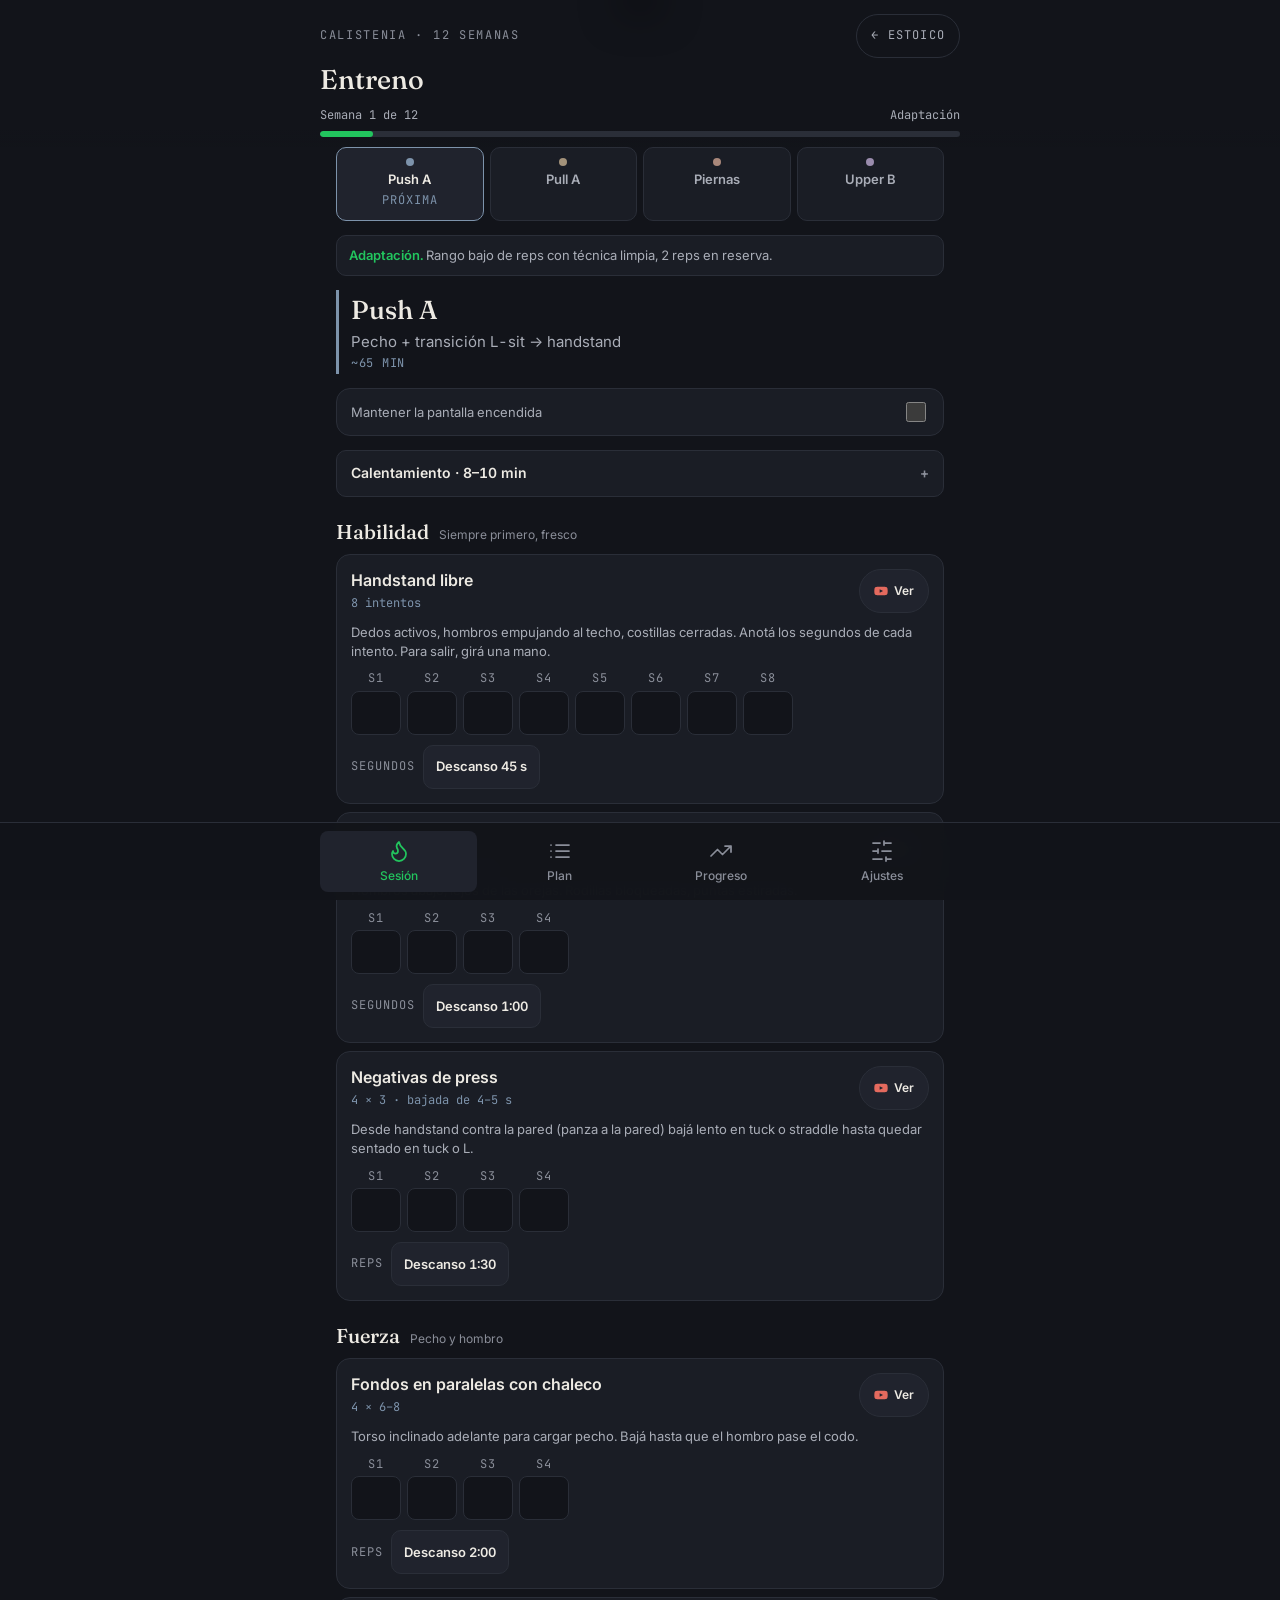
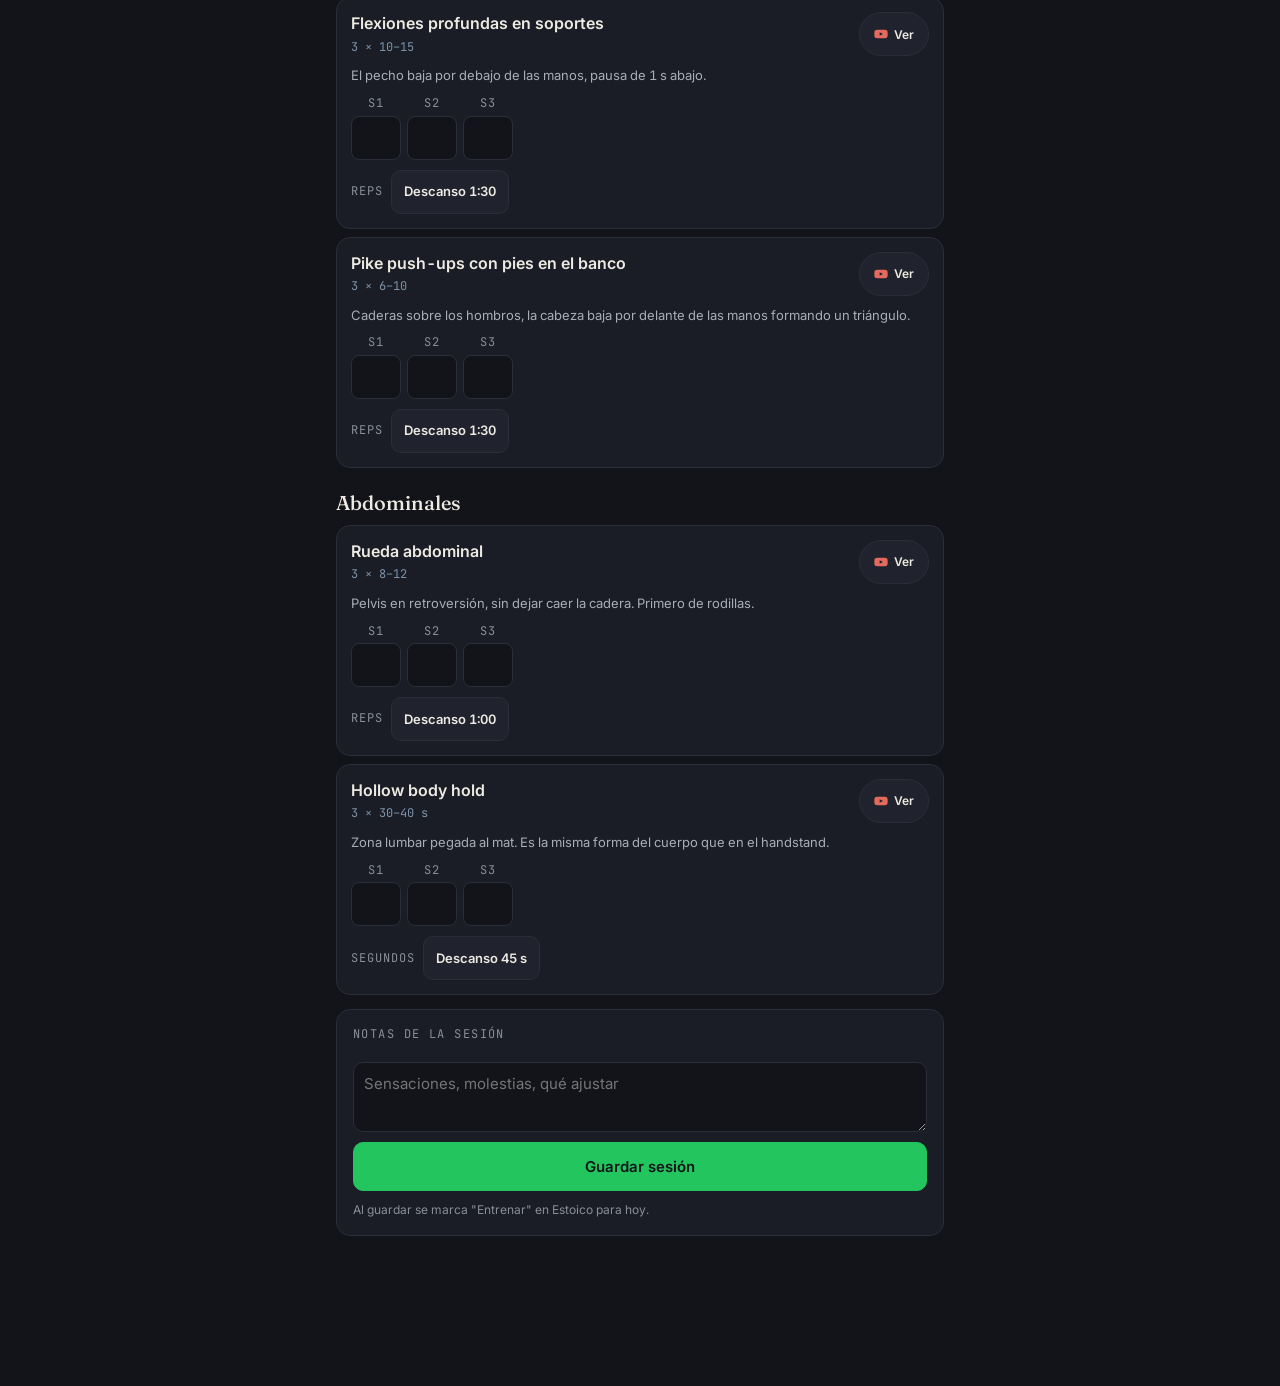
==== commit d932e6cd: "Fase 2: iOS y PWA nativos - Safe areas en Estoico: header bajo el notch y barra inferior sobre el ho" ====
--- a/entreno.html
+++ b/entreno.html
@@ -1,14 +1,17 @@
 <!DOCTYPE html>
-<html lang="es">
+<html lang="es-AR">
 <head>
 <meta charset="UTF-8">
 <meta name="viewport" content="width=device-width,initial-scale=1,viewport-fit=cover">
 <meta name="theme-color" content="#12141A">
 <title>Entreno — Estoico</title>
 <link rel="icon" href="/favicon.ico" sizes="32x32">
-<link rel="apple-touch-icon" href="/icon-180.png">
+<link rel="apple-touch-icon" href="/apple-touch-icon.png">
+<link rel="manifest" href="/manifest.json">
 <meta name="apple-mobile-web-app-capable" content="yes">
 <meta name="apple-mobile-web-app-status-bar-style" content="black-translucent">
+<meta name="apple-mobile-web-app-title" content="Estoico">
+<meta name="mobile-web-app-capable" content="yes">
 <meta name="description" content="Programa de calistenia de 4 días con registro de series.">
 <link rel="preconnect" href="https://fonts.googleapis.com">
 <link rel="preconnect" href="https://fonts.gstatic.com" crossorigin>
--- a/shared.css
+++ b/shared.css
@@ -63,6 +63,12 @@
 .toast.show{transform:translate(-50%,0)}
 .toast .icon{width:18px;height:18px;color:var(--accent)}
 
+/* ---------- Aviso de versión nueva ---------- */
+.update-pill{position:fixed;z-index:61;left:50%;transform:translateX(-50%);top:calc(env(safe-area-inset-top) + 12px);
+  display:flex;align-items:center;gap:var(--s2);min-height:44px;padding:0 18px;border-radius:var(--r-pill);
+  background:var(--accent);color:var(--on-accent);border:0;font-size:var(--fs-sm);font-weight:600;box-shadow:var(--shadow);white-space:nowrap}
+.update-pill .icon{width:18px;height:18px}
+
 @media (prefers-reduced-motion:reduce){
   *,*::before,*::after{animation-duration:.01ms!important;animation-iteration-count:1!important;transition-duration:.01ms!important;scroll-behavior:auto!important}
 }
--- a/entreno.css
+++ b/entreno.css
@@ -11,7 +11,7 @@
 .top{position:sticky;top:0;z-index:20;background:linear-gradient(var(--bg) 88%,transparent);padding:calc(14px + env(safe-area-inset-top)) 16px 10px}
 .top-inner{max-width:640px;margin:auto}
 .top-row{display:flex;justify-content:space-between;align-items:center;gap:12px}
-.back{font-family:var(--mono);font-size:12px;letter-spacing:.1em;text-transform:uppercase;color:var(--dim);text-decoration:none;padding:6px 10px;border:1px solid var(--line);border-radius:999px}
+.back{display:inline-flex;align-items:center;min-height:44px;font-family:var(--mono);font-size:12px;letter-spacing:.1em;text-transform:uppercase;color:var(--dim);text-decoration:none;padding:0 14px;border:1px solid var(--line);border-radius:999px}
 .eyebrow{font-family:var(--mono);font-size:12px;letter-spacing:.14em;text-transform:uppercase;color:var(--faint);margin:0}
 .brand{font-family:var(--serif);font-size:27px;font-weight:500;margin:2px 0 8px}
 .cycle{display:flex;justify-content:space-between;font-family:var(--mono);font-size:12px;color:var(--dim)}
@@ -56,7 +56,7 @@
 .ex-head{display:flex;justify-content:space-between;align-items:start;gap:10px}
 .ex-name{font-weight:600;font-size:16px}
 .rx{font-family:var(--mono);font-size:12px;color:var(--c);margin-top:3px}
-.yt{flex:0 0 auto;display:inline-flex;align-items:center;gap:6px;font-size:12px;font-weight:600;color:var(--text);text-decoration:none;background:var(--surface-2);border:1px solid var(--line);border-radius:999px;padding:6px 10px}
+.yt{flex:0 0 auto;display:inline-flex;min-height:44px;align-items:center;gap:6px;font-size:12px;font-weight:600;color:var(--text);text-decoration:none;background:var(--surface-2);border:1px solid var(--line);border-radius:999px;padding:0 14px}
 .yt svg{width:14px;height:14px;fill:#E46A5E}
 .cue{font-size:13px;color:var(--dim)}
 .prev{font-size:12px;color:var(--faint)} .prev b{color:var(--dim);font-weight:600}
@@ -70,13 +70,13 @@
 .sets.wide input{width:84px}
 .row{display:flex;gap:8px;align-items:center;flex-wrap:wrap}
 .unit{font-family:var(--mono);font-size:12px;color:var(--faint);text-transform:uppercase;letter-spacing:.08em}
-.btn{border:1px solid var(--line);background:var(--surface-2);border-radius:10px;padding:9px 12px;font-weight:600;font-size:13px}
+.btn{min-height:44px;border:1px solid var(--line);background:var(--surface-2);border-radius:10px;padding:9px 12px;font-weight:600;font-size:13px}
 .btn.primary{background:var(--accent);border-color:var(--accent);color:var(--on-accent);padding:13px 18px;font-size:15px}
 .btn.ghost{background:none}
 .btn.danger{color:var(--danger)}
 .check{display:flex;align-items:center;gap:10px;font-weight:600;font-size:14px}
 .check input{width:24px;height:24px;accent-color:var(--ok)}
-textarea,.field{width:100%;border:1px solid var(--line);border-radius:10px;background:var(--bg);padding:10px}
+textarea,.field{min-height:44px;width:100%;border:1px solid var(--line);border-radius:10px;background:var(--bg);padding:10px}
 textarea{min-height:70px;resize:vertical}
 .switch{display:flex;align-items:center;justify-content:space-between;gap:10px;font-size:13px;color:var(--dim)}
 .switch input{width:20px;height:20px;accent-color:var(--accent)}
@@ -113,7 +113,7 @@
 .ladder .n .icon{width:20px;height:20px;stroke-width:2.5}
 .form{display:flex;gap:8px;flex-wrap:wrap;align-items:end}
 .form label{display:grid;gap:4px;font-family:var(--mono);font-size:12px;text-transform:uppercase;letter-spacing:.08em;color:var(--faint)}
-.form input,.form select{border:1px solid var(--line);border-radius:10px;background:var(--bg);padding:9px 10px;min-width:0}
+.form input,.form select{min-height:44px;border:1px solid var(--line);border-radius:10px;background:var(--bg);padding:9px 10px;min-width:0}
 .ladder{list-style:none;margin:0;padding:0;display:grid;gap:6px}
 .ladder button{width:100%;text-align:left;display:grid;grid-template-columns:32px 1fr;gap:10px;align-items:center;background:var(--surface);border:1px solid var(--line);border-radius:10px;padding:10px}
 .ladder .n{font-family:var(--serif);font-size:20px;text-align:center;color:var(--faint)}
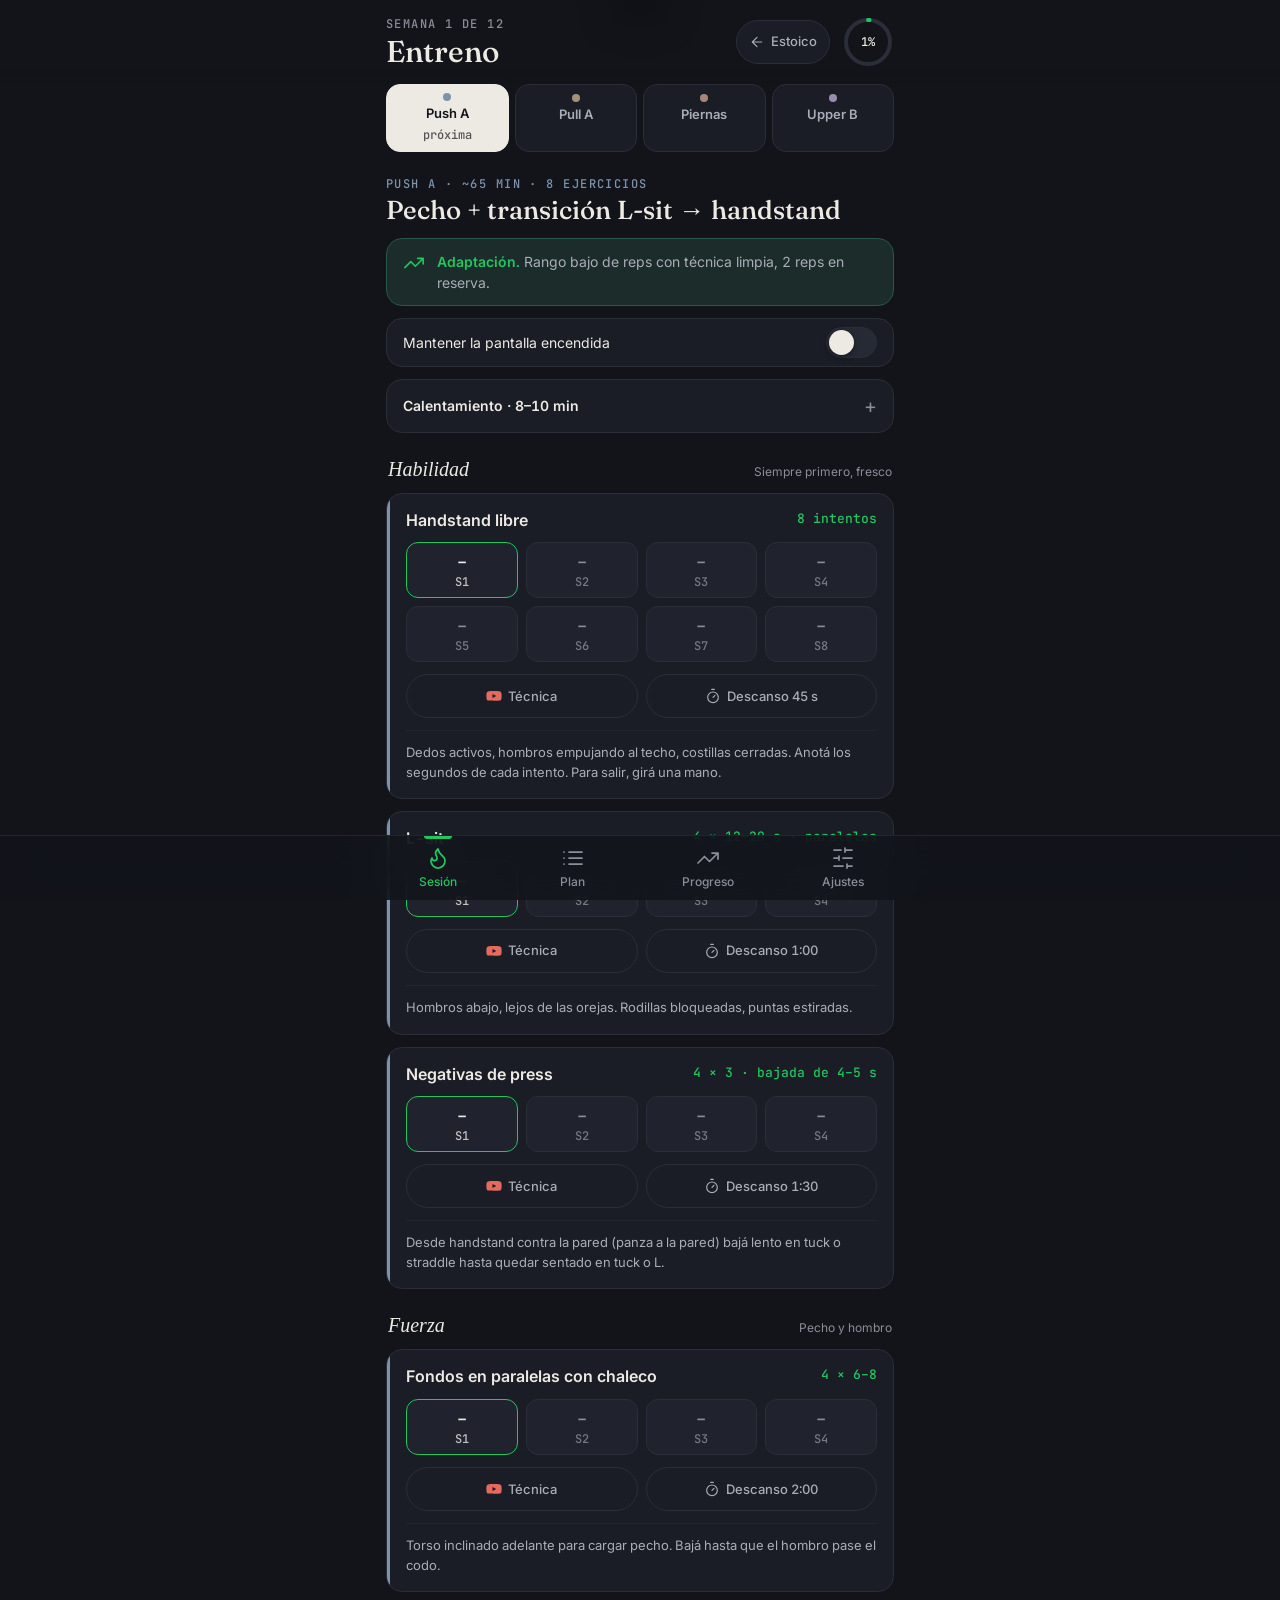
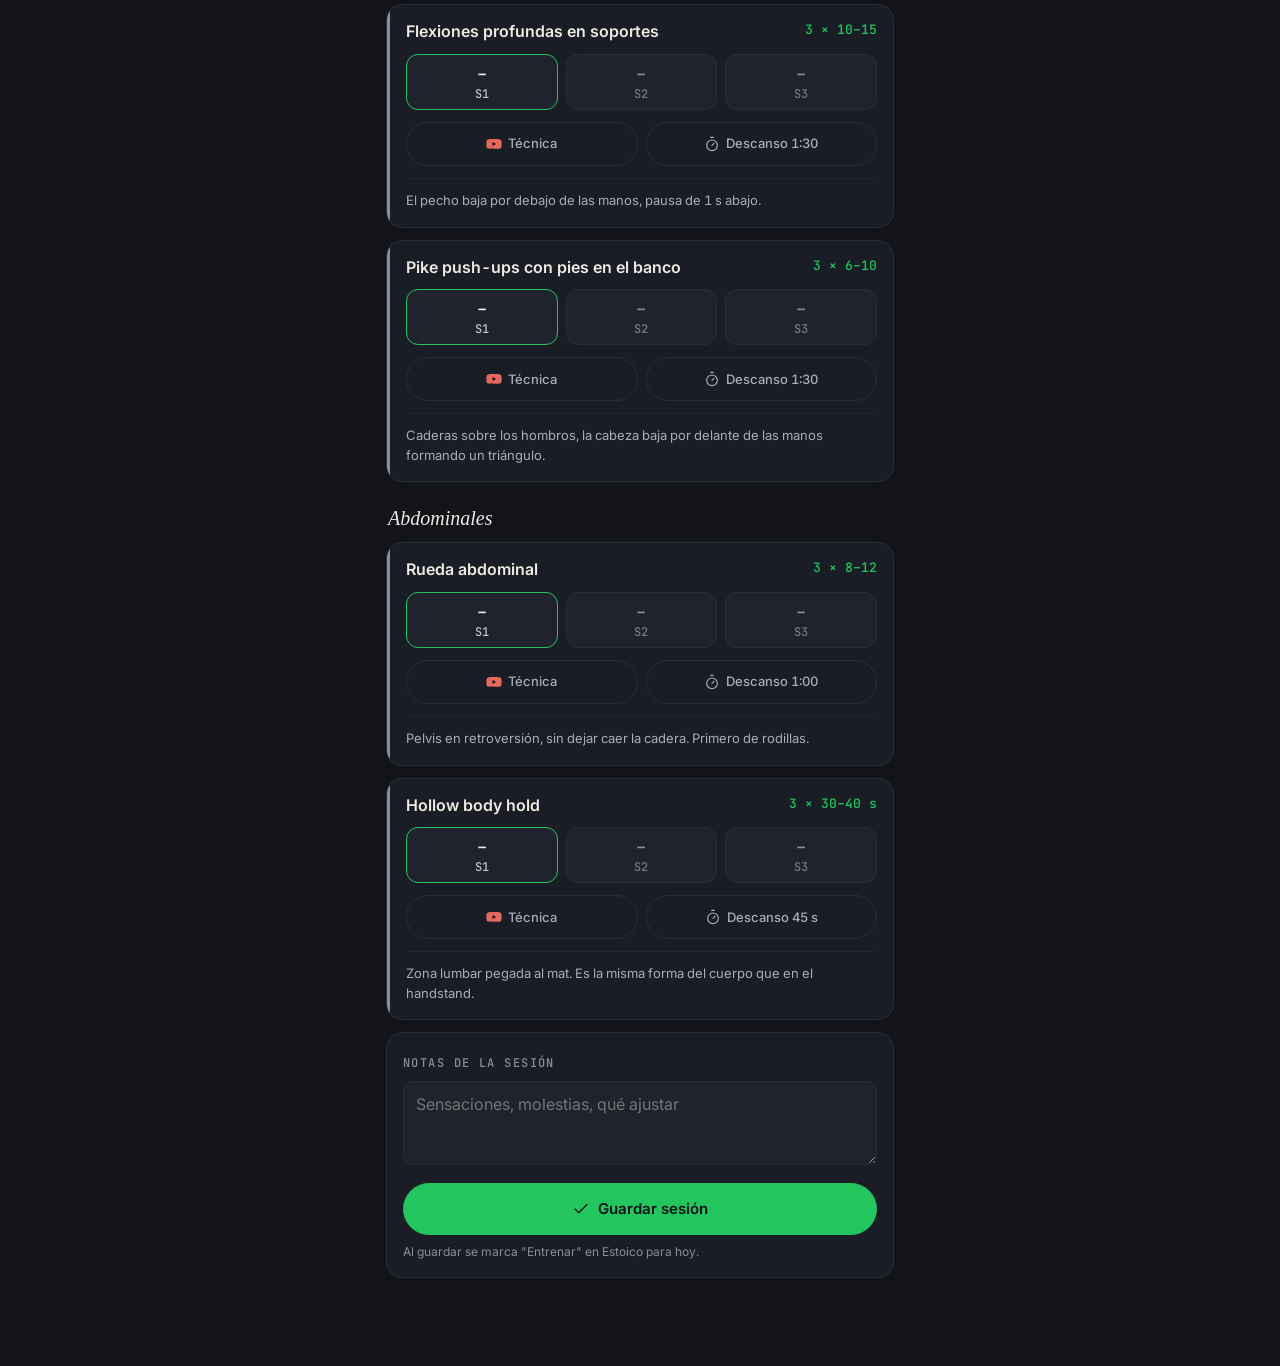
==== commit 2266af86: "Fase 3: rediseño de pantallas - Base compartida en shared.css: header con anillo de ciclo, tab bar  " ====
--- a/entreno.html
+++ b/entreno.html
@@ -22,41 +22,65 @@
 <body data-app="entreno">
 
 <header class="top">
-  <div class="top-inner">
-    <div class="top-row">
+  <div class="wrap top-row">
+    <div class="top-txt">
       <p class="eyebrow" id="h-eyebrow">Calistenia · 12 semanas</p>
-      <a class="back" href="/">← Estoico</a>
+      <h1 class="brand">Entreno</h1>
     </div>
-    <h1 class="brand">Entreno</h1>
-    <div class="cycle"><span id="h-semana">Semana 1 de 12</span><span id="h-fase"></span></div>
-    <div class="bar"><i id="h-bar" style="width:8%"></i></div>
+    <a class="pill" href="/"><svg class="icon" aria-hidden="true"><use href="#i-back"/></svg>Estoico</a>
+    <div id="h-ring"></div>
   </div>
 </header>
 
-<main>
-  <section class="view" id="view-sesion"></section>
-  <section class="view" id="view-plan" hidden></section>
-  <section class="view" id="view-progreso" hidden></section>
-  <section class="view" id="view-ajustes" hidden></section>
+<main class="wrap">
+  <section class="view" id="view-sesion" aria-label="Sesión"></section>
+  <section class="view" id="view-plan" aria-label="Plan" hidden></section>
+  <section class="view" id="view-progreso" aria-label="Progreso" hidden></section>
+  <section class="view" id="view-ajustes" aria-label="Ajustes" hidden></section>
 </main>
 
-<div class="timer" id="timer" hidden>
-  <div class="tt" id="t-time">0:00</div>
-  <div class="lbl" id="t-lbl">Descanso</div>
+<!-- Descanso: anillo que se vacía -->
+<div class="rest" id="timer" role="timer" aria-label="Descanso">
+  <svg class="rest-ring" viewBox="0 0 64 64" aria-hidden="true">
+    <circle class="bgc" cx="32" cy="32" r="27"/>
+    <circle class="fg" id="t-ring" cx="32" cy="32" r="27" stroke-dasharray="169.65" stroke-dashoffset="0" transform="rotate(-90 32 32)"/>
+    <text id="t-time" x="32" y="37" text-anchor="middle">0:00</text>
+  </svg>
+  <div class="rest-t"><b id="t-title" aria-live="polite">Descanso</b><span id="t-lbl"></span></div>
   <button class="btn" id="t-plus" type="button">+15 s</button>
-  <button class="btn" id="t-stop" type="button">Listo</button>
+  <button class="btn btn-primary" id="t-stop" type="button">Listo</button>
 </div>
 
-<nav class="nav" aria-label="Secciones">
-  <div class="nav-inner" role="tablist">
-    <button role="tab" data-view="sesion" aria-selected="true">
-      <svg class="icon" aria-hidden="true"><use href="#i-flame"/></svg><span>Sesión</span></button>
-    <button role="tab" data-view="plan" aria-selected="false">
-      <svg class="icon" aria-hidden="true"><use href="#i-list"/></svg><span>Plan</span></button>
-    <button role="tab" data-view="progreso" aria-selected="false">
-      <svg class="icon" aria-hidden="true"><use href="#i-trend"/></svg><span>Progreso</span></button>
-    <button role="tab" data-view="ajustes" aria-selected="false">
-      <svg class="icon" aria-hidden="true"><use href="#i-sliders"/></svg><span>Ajustes</span></button>
+<!-- Hoja para cargar una serie -->
+<div class="scrim" id="scrim"></div>
+<div class="sheet" id="sheet" role="dialog" aria-modal="true" aria-labelledby="sh-title">
+  <div class="grab" aria-hidden="true"></div>
+  <p class="eyebrow" id="sh-ex">Ejercicio</p>
+  <h2 class="sheet-title" id="sh-title" tabindex="-1">Serie 1</h2>
+  <p class="sheet-prev" id="sh-prev"></p>
+  <div class="stepper">
+    <button class="stepper-btn" id="sh-minus" type="button" aria-label="Restar"><svg class="icon" aria-hidden="true"><use href="#i-minus"/></svg></button>
+    <div class="stepper-val">
+      <input id="sh-val" inputmode="decimal" autocomplete="off" aria-describedby="sh-unit">
+      <label id="sh-unit" for="sh-val">reps</label>
+    </div>
+    <button class="stepper-btn" id="sh-plus" type="button" aria-label="Sumar"><svg class="icon" aria-hidden="true"><use href="#i-plus"/></svg></button>
+  </div>
+  <div class="sheet-actions">
+    <button class="btn btn-primary btn-lg btn-block" id="sh-save-rest" type="button">Guardar e iniciar descanso</button>
+    <div class="sheet-row">
+      <button class="btn btn-block" id="sh-save" type="button">Guardar</button>
+      <button class="btn btn-ghost btn-danger" id="sh-clear" type="button">Borrar</button>
+    </div>
+  </div>
+</div>
+
+<nav class="tabbar" aria-label="Secciones">
+  <div class="tabbar-inner" role="tablist">
+    <button class="tab" role="tab" type="button" data-view="sesion" aria-selected="true"><svg class="icon" aria-hidden="true"><use href="#i-flame"/></svg><span>Sesión</span></button>
+    <button class="tab" role="tab" type="button" data-view="plan" aria-selected="false"><svg class="icon" aria-hidden="true"><use href="#i-list"/></svg><span>Plan</span></button>
+    <button class="tab" role="tab" type="button" data-view="progreso" aria-selected="false"><svg class="icon" aria-hidden="true"><use href="#i-trend"/></svg><span>Progreso</span></button>
+    <button class="tab" role="tab" type="button" data-view="ajustes" aria-selected="false"><svg class="icon" aria-hidden="true"><use href="#i-sliders"/></svg><span>Ajustes</span></button>
   </div>
 </nav>
 
--- a/shared.css
+++ b/shared.css
@@ -1,14 +1,16 @@
 /* =====================================================================
    BASE DE DISEÑO COMPARTIDA — Estoico + Entreno
-   Tokens únicos de color, tipografía, espaciado y movimiento.
-   Cada app define su acento: arena en Estoico, verde vital en Entreno.
+   Tokens únicos de color, tipografía, espaciado y movimiento, y los
+   componentes que usan las dos apps (header, tab bar, tarjetas, botones,
+   hoja inferior). Cada app define su acento: arena en Estoico, verde
+   vital en Entreno.
    ===================================================================== */
 :root{
   color-scheme:dark;
 
   /* Superficies */
   --bg:#12141A; --surface:#1A1D25; --surface-2:#20232D; --surface-3:#262A35;
-  --line:#2A2E38; --line-soft:#22252F;
+  --line:#2A2E38; --line-soft:#22252F; --line-strong:#686D7A;
 
   /* Texto (contraste ≥ 4.5:1 sobre --surface) */
   --text:#EDEAE3; --dim:#A9ADB7; --faint:#8A8E99;
@@ -29,7 +31,10 @@
 
   /* Espaciado (ritmo de 4/8) y radios */
   --s1:4px; --s2:8px; --s3:12px; --s4:16px; --s5:24px; --s6:32px;
-  --r-sm:10px; --r:14px; --r-lg:24px; --r-pill:999px;
+  --r-sm:10px; --r:16px; --r-lg:24px; --r-pill:999px;
+
+  /* Layout */
+  --wrap:540px; --tab-h:64px;
 
   /* Movimiento */
   --dur-fast:150ms; --dur:250ms;
@@ -38,14 +43,17 @@
   /* Elevación */
   --shadow:0 12px 40px #0008;
 }
-body[data-app="entreno"]{ --accent:var(--vital); }
+body[data-app="entreno"]{ --accent:var(--vital); --success:var(--vital); }
 
 /* ---------- Base ---------- */
 *{box-sizing:border-box}
 html,body{margin:0;padding:0}
-body{background:var(--bg);color:var(--text);font-family:var(--sans);-webkit-font-smoothing:antialiased;-webkit-tap-highlight-color:transparent}
+html{background:var(--bg)}
+body{background:var(--bg);color:var(--text);font:400 16px/1.5 var(--sans);-webkit-font-smoothing:antialiased;-webkit-tap-highlight-color:transparent;
+  min-height:100vh;min-height:100dvh;padding-bottom:calc(var(--tab-h) + env(safe-area-inset-bottom) + var(--s5))}
+h1,h2,h3,p,figure,blockquote{margin:0}
 button,input,select,textarea{font:inherit;color:inherit}
-button{cursor:pointer;touch-action:manipulation}
+button{cursor:pointer;touch-action:manipulation;background:none;border:0;padding:0}
 [hidden]{display:none!important}
 :focus-visible{outline:2px solid var(--accent);outline-offset:2px}
 ::selection{background:var(--accent);color:var(--on-accent)}
@@ -53,6 +61,101 @@
 /* ---------- Utilidades ---------- */
 .sr-only{position:absolute;width:1px;height:1px;padding:0;margin:-1px;overflow:hidden;clip:rect(0 0 0 0);white-space:nowrap;border:0}
 .icon{width:22px;height:22px;flex:none;stroke:currentColor;fill:none;stroke-width:1.75;stroke-linecap:round;stroke-linejoin:round;vertical-align:middle}
+.wrap{max-width:var(--wrap);margin:0 auto;padding:0 calc(var(--s4) + env(safe-area-inset-right)) 0 calc(var(--s4) + env(safe-area-inset-left))}
+.eyebrow{font:500 12px/1.35 var(--mono);letter-spacing:.12em;text-transform:uppercase;color:var(--faint)}
+.dim{color:var(--dim)} .faint{color:var(--faint)}
+.up{color:var(--success)} .down{color:var(--danger)}
+.stack > * + *{margin-top:var(--s3)}
+
+/* ---------- Encabezado ---------- */
+.top{position:sticky;top:0;z-index:20;background:linear-gradient(var(--bg) 78%,transparent);padding-top:calc(env(safe-area-inset-top) + var(--s4))}
+.top-row{display:flex;align-items:center;gap:var(--s3);padding-bottom:var(--s4)}
+.top-txt{flex:1;min-width:0}
+.brand{font:500 30px/1.05 var(--serif);letter-spacing:-.01em;margin-top:4px}
+.ring{display:block;width:52px;height:52px;flex:none}
+.ring circle{fill:none;stroke-width:4}
+.ring .bgc{stroke:var(--line)}
+.ring .fg{stroke:var(--accent);stroke-linecap:round}
+.ring text{font:500 12px var(--mono);fill:var(--text)}
+
+/* ---------- Tarjetas y secciones ---------- */
+.card{background:var(--surface);border:1px solid var(--line);border-radius:var(--r);padding:var(--s4)}
+.section-h{display:flex;flex-wrap:wrap;justify-content:space-between;align-items:baseline;column-gap:var(--s3);row-gap:2px;margin:var(--s5) 2px var(--s2)}
+.section-h h2,.section-h h3{font:italic 400 20px/1.2 var(--serif)}
+.section-h > span{font-size:var(--fs-xs);color:var(--faint)}
+.notice{font-size:var(--fs-sm);color:var(--dim);background:var(--surface-2);border-left:2px solid var(--accent);border-radius:8px;padding:10px 12px}
+
+/* Tiles de estadísticas */
+.tiles{display:grid;grid-template-columns:repeat(3,1fr);gap:var(--s2)}
+.tile{background:var(--surface);border:1px solid var(--line);border-radius:var(--r);padding:var(--s3);min-width:0}
+.tile b{display:block;font:500 26px/1.1 var(--serif);margin:6px 0 2px;white-space:nowrap}
+.tile b small{font:400 14px var(--sans);color:var(--faint)}
+.tile > small{display:block;font-size:var(--fs-xs);line-height:1.3;color:var(--dim)}
+.tile > small.up{color:var(--success)} .tile > small.down{color:var(--danger)}
+
+/* Barra de progreso */
+.progress{height:6px;background:var(--line);border-radius:3px;overflow:hidden}
+.progress > i{display:block;height:100%;background:var(--accent);border-radius:3px;transition:width 600ms var(--ease)}
+
+/* ---------- Botones ---------- */
+.btn{display:inline-flex;align-items:center;justify-content:center;gap:var(--s2);min-height:44px;padding:0 18px;border-radius:var(--r-pill);
+  border:1px solid var(--line);background:var(--surface-2);color:var(--text);font-size:14px;font-weight:600;text-decoration:none;
+  transition:transform var(--dur-fast) var(--ease),background var(--dur-fast),opacity var(--dur-fast)}
+.btn:active{transform:scale(.97)}
+.btn:disabled{opacity:.4;cursor:default;transform:none}
+.btn .icon{width:18px;height:18px}
+.btn-primary{background:var(--accent);border-color:var(--accent);color:var(--on-accent)}
+.btn-ghost{background:transparent}
+.btn-danger{color:var(--danger)}
+.btn-lg{min-height:52px;font-size:15px}
+.btn-block{display:flex;width:100%}
+.pill{display:inline-flex;align-items:center;gap:6px;min-height:44px;padding:0 14px;border-radius:var(--r-pill);background:var(--surface);border:1px solid var(--line);
+  font-size:var(--fs-sm);font-weight:500;color:var(--dim);text-decoration:none;white-space:nowrap}
+.pill .icon{width:16px;height:16px}
+.iconbtn{width:44px;height:44px;border-radius:50%;display:grid;place-items:center;color:var(--dim)}
+.iconbtn:active{background:var(--surface)}
+.iconbtn:disabled{opacity:.3;cursor:default}
+
+/* Check redondo (hábitos, ejercicios sin series) */
+.check{width:44px;height:44px;flex:none;border-radius:50%;border:1.5px solid var(--line-strong);display:grid;place-items:center;color:var(--on-accent);
+  transition:background var(--dur-fast),border-color var(--dur-fast),transform var(--dur) var(--ease-pop)}
+.check svg{width:22px;height:22px;fill:none;stroke:currentColor;stroke-width:2.5;stroke-linecap:round;stroke-linejoin:round;stroke-dasharray:24;stroke-dashoffset:24;transition:stroke-dashoffset var(--dur) var(--ease)}
+.check[aria-pressed="true"]{background:var(--accent);border-color:var(--accent)}
+.check[aria-pressed="true"] svg{stroke-dashoffset:0}
+.check:active:not(:disabled){transform:scale(.9)}
+.check:disabled{opacity:.4;cursor:not-allowed}
+
+/* Interruptor estilo iOS */
+.toggle{appearance:none;-webkit-appearance:none;position:relative;flex:none;width:51px;height:31px;margin:0;border-radius:var(--r-pill);background:var(--surface-3);border:1px solid var(--line);cursor:pointer;transition:background var(--dur) var(--ease)}
+.toggle::before{content:"";position:absolute;top:2px;left:2px;width:25px;height:25px;border-radius:50%;background:var(--text);box-shadow:0 2px 6px #0006;transition:transform var(--dur) var(--ease)}
+.toggle:checked{background:var(--accent);border-color:var(--accent)}
+.toggle:checked::before{transform:translateX(20px)}
+
+/* Campos */
+.field{width:100%;min-height:44px;background:var(--surface-2);border:1px solid var(--line);border-radius:var(--r-sm);padding:10px 12px;color:var(--text);font-size:16px}
+textarea.field{min-height:84px;resize:vertical}
+
+/* ---------- Barra de pestañas ---------- */
+.tabbar{position:fixed;left:0;right:0;bottom:0;z-index:30;background:rgba(18,20,26,.86);-webkit-backdrop-filter:blur(20px) saturate(160%);backdrop-filter:blur(20px) saturate(160%);
+  border-top:1px solid var(--line-soft);padding:0 env(safe-area-inset-right) env(safe-area-inset-bottom) env(safe-area-inset-left)}
+.tabbar-inner{max-width:var(--wrap);margin:0 auto;display:grid;grid-template-columns:repeat(4,1fr);height:var(--tab-h)}
+.tab{position:relative;display:flex;flex-direction:column;align-items:center;justify-content:center;gap:3px;color:var(--faint);font-size:12px;font-weight:500;text-decoration:none;transition:color var(--dur-fast)}
+.tab .icon{width:24px;height:24px}
+.tab[aria-selected="true"]{color:var(--accent)}
+.tab[aria-selected="true"]::before{content:"";position:absolute;top:0;left:50%;width:28px;height:3px;margin-left:-14px;border-radius:0 0 3px 3px;background:var(--accent)}
+
+/* Cambio de vista */
+.view{animation:view-in var(--dur) var(--ease)}
+@keyframes view-in{from{opacity:0;transform:translateY(6px)}to{opacity:1;transform:none}}
+
+/* ---------- Hoja inferior ---------- */
+.scrim{position:fixed;inset:0;z-index:40;background:#000a;opacity:0;pointer-events:none;transition:opacity var(--dur) var(--ease)}
+.scrim.show{opacity:1;pointer-events:auto}
+.sheet{position:fixed;left:0;right:0;bottom:0;z-index:41;max-width:var(--wrap);margin:0 auto;background:var(--surface);border:1px solid var(--line);border-bottom:0;border-radius:28px 28px 0 0;
+  padding:10px calc(var(--s5) + env(safe-area-inset-right)) calc(env(safe-area-inset-bottom) + var(--s5)) calc(var(--s5) + env(safe-area-inset-left));
+  transform:translateY(105%);visibility:hidden;transition:transform 320ms var(--ease),visibility 0s 320ms}
+.sheet.show{transform:none;visibility:visible;transition:transform 320ms var(--ease)}
+.grab{width:40px;height:5px;border-radius:3px;background:var(--line);margin:0 auto var(--s4)}
 
 /* ---------- Aviso (toast) ---------- */
 .toast{position:fixed;z-index:60;left:50%;top:calc(env(safe-area-inset-top) + 12px);transform:translate(-50%,-160%);
@@ -69,6 +172,13 @@
   background:var(--accent);color:var(--on-accent);border:0;font-size:var(--fs-sm);font-weight:600;box-shadow:var(--shadow);white-space:nowrap}
 .update-pill .icon{width:18px;height:18px}
 
+/* Hover solo con mouse (evita estados pegados en iPhone) */
+@media (hover:hover){
+  .btn:not(:disabled):not(.btn-primary):hover,.pill:hover,.iconbtn:not(:disabled):hover{background:var(--surface-3)}
+  .btn-primary:hover{opacity:.92}
+  .tab:not([aria-selected="true"]):hover{color:var(--dim)}
+}
+
 @media (prefers-reduced-motion:reduce){
   *,*::before,*::after{animation-duration:.01ms!important;animation-iteration-count:1!important;transition-duration:.01ms!important;scroll-behavior:auto!important}
 }
--- a/entreno.css
+++ b/entreno.css
@@ -1,140 +1,156 @@
-/* Entreno — estilos propios. Tokens y base en shared.css (acento verde vía body[data-app="entreno"]) */
+/* Entreno — estilos propios. Tokens y componentes comunes en shared.css (acento verde vía body[data-app="entreno"]) */
 :root{
-  --ok:var(--vital);
   /* Colores por día, apagados para que el verde sea el único acento fuerte */
   --push:#7D93AB; --pull:#A3927A; --legs:#A8877A; --upper:#9A8CAD;
 }
-body{font-size:15px;line-height:1.45;padding-bottom:calc(150px + env(safe-area-inset-bottom));font-variant-numeric:tabular-nums}
+body{font-variant-numeric:tabular-nums}
+body.timer-on{padding-bottom:calc(var(--tab-h) + env(safe-area-inset-bottom) + 112px)}
 a{color:inherit}
+.view > * + *{margin-top:var(--s3)}
+.view > .section-h{margin-top:var(--s5)}
+.top-row .pill{padding:0 12px}
 
-/* ---------- Encabezado ---------- */
-.top{position:sticky;top:0;z-index:20;background:linear-gradient(var(--bg) 88%,transparent);padding:calc(14px + env(safe-area-inset-top)) 16px 10px}
-.top-inner{max-width:640px;margin:auto}
-.top-row{display:flex;justify-content:space-between;align-items:center;gap:12px}
-.back{display:inline-flex;align-items:center;min-height:44px;font-family:var(--mono);font-size:12px;letter-spacing:.1em;text-transform:uppercase;color:var(--dim);text-decoration:none;padding:0 14px;border:1px solid var(--line);border-radius:999px}
-.eyebrow{font-family:var(--mono);font-size:12px;letter-spacing:.14em;text-transform:uppercase;color:var(--faint);margin:0}
-.brand{font-family:var(--serif);font-size:27px;font-weight:500;margin:2px 0 8px}
-.cycle{display:flex;justify-content:space-between;font-family:var(--mono);font-size:12px;color:var(--dim)}
-.bar{height:6px;background:var(--line);border-radius:6px;overflow:hidden;margin-top:6px}
-.bar > i{display:block;height:100%;background:var(--accent);border-radius:6px}
+/* ---------- Sesión: selector y encabezado ---------- */
+.chips{display:grid;grid-template-columns:repeat(4,1fr);gap:6px}
+.chip{display:grid;justify-items:center;align-content:center;gap:3px;min-height:64px;padding:8px 4px;border-radius:14px;border:1px solid var(--line);background:var(--surface);
+  color:var(--dim);font-size:13px;font-weight:600;transition:background var(--dur-fast),color var(--dur-fast),border-color var(--dur-fast)}
+.chip .dot{width:8px;height:8px;border-radius:50%;background:var(--c)}
+.chip small{font:500 12px var(--mono);color:var(--accent);min-height:1.2em}
+.chip[aria-pressed="true"]{background:var(--text);border-color:var(--text);color:var(--bg)}
+.chip[aria-pressed="true"] small{color:var(--bg);opacity:.7}
 
-main{max-width:640px;margin:auto;padding:0 16px}
-.view{display:grid;gap:14px}
-.card{background:var(--surface);border:1px solid var(--line);border-radius:var(--r);padding:16px}
-.label{font-family:var(--mono);font-size:12px;letter-spacing:.12em;text-transform:uppercase;color:var(--faint);margin:0 0 8px}
-.dim{color:var(--dim)} .faint{color:var(--faint)}
-h2,h3{font-family:var(--serif);font-weight:500;margin:0;text-wrap:balance}
-h2{font-size:26px} h3{font-size:19px}
-p{margin:0}
+.view > .dayhead{margin-top:var(--s5)}
+.dayhead .eyebrow{color:var(--c)}
+.dayhead h2{font:500 26px/1.15 var(--serif);margin-top:4px;text-wrap:balance}
 
-/* ---------- Próxima sesión y selector ---------- */
-.chips{display:grid;grid-template-columns:repeat(4,1fr);gap:6px}
-.chip{background:var(--surface);border:1px solid var(--line);border-radius:10px;padding:10px 4px;font-size:13px;font-weight:600;display:grid;gap:4px;justify-items:center;color:var(--dim)}
-.chip i{width:8px;height:8px;border-radius:50%;background:var(--c)}
-.chip small{font-family:var(--mono);font-size:12px;font-weight:400;letter-spacing:.08em;text-transform:uppercase;color:var(--faint)}
-.chip[aria-pressed="true"]{border-color:var(--c);color:var(--text);background:var(--surface-2)}
-.chip[aria-pressed="true"] small{color:var(--c)}
-
-.dayhead{border-left:3px solid var(--c);padding:2px 0 2px 12px;display:grid;gap:2px}
-.dayhead .meta{font-family:var(--mono);font-size:12px;color:var(--c);letter-spacing:.06em;text-transform:uppercase}
-.phase{font-size:13px;color:var(--dim);background:var(--surface);border:1px solid var(--line);border-radius:10px;padding:10px 12px}
+.phase{display:flex;gap:var(--s3);align-items:flex-start;padding:var(--s3) var(--s4);border-radius:var(--r);font-size:14px;color:var(--dim);
+  background:color-mix(in srgb,var(--accent) 9%,var(--surface));border:1px solid color-mix(in srgb,var(--accent) 28%,var(--line))}
+.phase .icon{color:var(--accent);margin-top:1px}
 .phase b{color:var(--accent);font-weight:600}
 
-details.warm{background:var(--surface);border:1px solid var(--line);border-radius:10px;padding:12px 14px}
-details.warm summary{font-weight:600;font-size:14px;list-style:none;display:flex;justify-content:space-between}
-details.warm summary::after{content:'+';color:var(--faint)}
+.row-card{display:flex;align-items:center;justify-content:space-between;gap:var(--s3);padding:var(--s2) var(--s4);font-size:14px}
+
+details.warm{background:var(--surface);border:1px solid var(--line);border-radius:var(--r);padding:0 var(--s4)}
+details.warm summary{min-height:52px;display:flex;align-items:center;justify-content:space-between;font-weight:600;font-size:14px;list-style:none;cursor:pointer}
+details.warm summary::-webkit-details-marker{display:none}
+details.warm summary::after{content:'+';color:var(--faint);font-size:20px;font-weight:400}
 details.warm[open] summary::after{content:'−'}
-details.warm ul{margin:10px 0 0;padding-left:18px;color:var(--dim);font-size:14px;display:grid;gap:4px}
-
-.block{display:grid;gap:8px}
-.block-t{display:flex;flex-wrap:wrap;align-items:baseline;column-gap:10px;row-gap:2px;margin-top:6px}
-.block-t h3{font-size:20px}
-.block-t span{font-size:12px;color:var(--faint)}
+details.warm ul{margin:0 0 var(--s4);padding-left:18px;color:var(--dim);font-size:14px;display:grid;gap:4px}
 
 /* ---------- Ejercicio ---------- */
-.ex{background:var(--surface);border:1px solid var(--line);border-radius:var(--r);padding:14px;display:grid;gap:10px}
-.ex-head{display:flex;justify-content:space-between;align-items:start;gap:10px}
-.ex-name{font-weight:600;font-size:16px}
-.rx{font-family:var(--mono);font-size:12px;color:var(--c);margin-top:3px}
-.yt{flex:0 0 auto;display:inline-flex;min-height:44px;align-items:center;gap:6px;font-size:12px;font-weight:600;color:var(--text);text-decoration:none;background:var(--surface-2);border:1px solid var(--line);border-radius:999px;padding:0 14px}
-.yt svg{width:14px;height:14px;fill:#E46A5E}
-.cue{font-size:13px;color:var(--dim)}
-.prev{font-size:12px;color:var(--faint)} .prev b{color:var(--dim);font-weight:600}
-.tip{font-size:13px;border-radius:8px;padding:8px 10px;background:var(--surface-2);border-left:3px solid var(--t);color:var(--text)}
+.ex{position:relative;overflow:hidden;background:var(--surface);border:1px solid var(--line);border-radius:var(--r);padding:var(--s4) var(--s4) var(--s4) calc(var(--s4) + 3px)}
+.ex::before{content:"";position:absolute;left:0;top:0;bottom:0;width:3px;background:var(--c)}
+.ex > * + *{margin-top:var(--s3)}
+.ex-h{display:flex;justify-content:space-between;align-items:flex-start;gap:var(--s3)}
+.ex-name{font-size:16px;font-weight:600;line-height:1.3}
+.rx{font:500 13px/1.4 var(--mono);color:var(--accent);text-align:right;max-width:55%}
+.prev{font-size:13px;color:var(--dim)}
+.prev b{color:var(--text);font-weight:600}
+.tip{font-size:13px;border-radius:10px;padding:8px 10px;background:var(--surface-2);border-left:3px solid var(--t)}
 .tip b{color:var(--t)}
-.sets{display:flex;flex-wrap:wrap;gap:6px}
-.sets label{display:grid;gap:3px;justify-items:center;font-family:var(--mono);font-size:12px;letter-spacing:.08em;text-transform:uppercase;color:var(--faint)}
-.sets input{width:50px;height:44px;text-align:center;border:1px solid var(--line);border-radius:8px;background:var(--bg);font-size:17px;font-weight:600}
-.sets input:not(:placeholder-shown){border-color:var(--c);background:var(--surface-2)}
-.sets input::placeholder{color:var(--faint);font-weight:400}
-.sets.wide input{width:84px}
-.row{display:flex;gap:8px;align-items:center;flex-wrap:wrap}
-.unit{font-family:var(--mono);font-size:12px;color:var(--faint);text-transform:uppercase;letter-spacing:.08em}
-.btn{min-height:44px;border:1px solid var(--line);background:var(--surface-2);border-radius:10px;padding:9px 12px;font-weight:600;font-size:13px}
-.btn.primary{background:var(--accent);border-color:var(--accent);color:var(--on-accent);padding:13px 18px;font-size:15px}
-.btn.ghost{background:none}
-.btn.danger{color:var(--danger)}
-.check{display:flex;align-items:center;gap:10px;font-weight:600;font-size:14px}
-.check input{width:24px;height:24px;accent-color:var(--ok)}
-textarea,.field{min-height:44px;width:100%;border:1px solid var(--line);border-radius:10px;background:var(--bg);padding:10px}
-textarea{min-height:70px;resize:vertical}
-.switch{display:flex;align-items:center;justify-content:space-between;gap:10px;font-size:13px;color:var(--dim)}
-.switch input{width:20px;height:20px;accent-color:var(--accent)}
+.sets{display:grid;gap:var(--s2)}
+.set{min-height:56px;border-radius:12px;border:1px solid var(--line);background:var(--surface-2);display:flex;flex-direction:column;align-items:center;justify-content:center;gap:1px;
+  font:500 17px var(--mono);color:var(--faint);transition:background var(--dur-fast),border-color var(--dur-fast),transform var(--dur-fast) var(--ease)}
+.set small{font:500 12px var(--mono);color:inherit;opacity:.8}
+.set.done{background:var(--accent);border-color:var(--accent);color:var(--on-accent)}
+.set.next{border:1.5px solid var(--accent);color:var(--text)}
+.set:active{transform:scale(.96)}
+.ok-row{display:flex;align-items:center;gap:var(--s3);font-weight:600;font-size:14px}
+.ex-foot{display:flex;gap:var(--s2)}
+.ex-foot .pill{flex:1;justify-content:center}
+.yt-ico{width:16px;height:16px;fill:#E46A5E;flex:none}
+.cue{font-size:13px;color:var(--dim);padding-top:var(--s3);border-top:1px solid var(--line-soft)}
+
+.notes > * + *{margin-top:var(--s2)}
+.notes .btn-primary{margin-top:var(--s3)}
+.hint{font-size:12px;color:var(--faint)}
+
+/* ---------- Descanso ---------- */
+.rest{position:fixed;z-index:35;left:50%;bottom:calc(var(--tab-h) + env(safe-area-inset-bottom) + var(--s3));width:min(calc(var(--wrap) - 32px),calc(100% - 24px));
+  display:flex;align-items:center;gap:var(--s3);padding:var(--s3);background:var(--surface-3);border:1px solid var(--line);border-radius:var(--r-lg);box-shadow:var(--shadow);
+  transform:translate(-50%,calc(100% + var(--tab-h) + 48px));visibility:hidden;transition:transform 300ms var(--ease),visibility 0s 300ms}
+.rest.show{transform:translate(-50%,0);visibility:visible;transition:transform 300ms var(--ease)}
+.rest-ring{width:56px;height:56px;flex:none}
+.rest-ring circle{fill:none;stroke-width:5}
+.rest-ring .bgc{stroke:var(--line)}
+.rest-ring .fg{stroke:var(--accent);stroke-linecap:round;transition:stroke-dashoffset 250ms linear}
+.rest-ring text{font:500 15px var(--mono);fill:var(--text)}
+.rest.done{border-color:var(--accent)}
+.rest.done .rest-ring .fg{stroke-dashoffset:0;transition:stroke-dashoffset 500ms var(--ease)}
+.rest-t{flex:1;min-width:0}
+.rest-t b{display:block;font-weight:600;font-size:15px}
+.rest-t span{display:block;font-size:13px;color:var(--dim);white-space:nowrap;overflow:hidden;text-overflow:ellipsis}
+.rest .btn{padding:0 12px;white-space:nowrap}
+
+/* ---------- Hoja de serie ---------- */
+.sheet-title{font:500 26px/1.2 var(--serif);margin-top:2px;outline:none}
+.sheet-prev{font-size:13px;color:var(--dim);margin-top:4px;min-height:1.4em}
+.stepper{display:flex;align-items:center;justify-content:space-between;gap:var(--s3);margin:var(--s5) 0;padding:var(--s3);background:var(--surface-2);border:1px solid var(--line);border-radius:var(--r)}
+.stepper-btn{width:56px;height:56px;flex:none;border-radius:50%;background:var(--surface-3);display:grid;place-items:center;color:var(--text);transition:transform var(--dur-fast) var(--ease)}
+.stepper-btn:active{transform:scale(.92)}
+.stepper-val{flex:1;min-width:0;text-align:center}
+.stepper-val input{width:100%;background:none;border:0;text-align:center;font:500 44px/1.1 var(--serif);color:var(--text);outline:none;padding:0}
+.stepper-val label{display:block;font:500 12px var(--mono);letter-spacing:.12em;text-transform:uppercase;color:var(--faint)}
+.sheet-actions{display:grid;gap:var(--s2)}
+.sheet-row{display:flex;gap:var(--s2)}
 
 /* ---------- Plan ---------- */
-.prose{display:grid;gap:8px;font-size:14px}
+.prose{font-size:14px}
+.prose > * + *{margin-top:var(--s2)}
 .prose ul{margin:0;padding-left:18px;display:grid;gap:6px;color:var(--dim)}
 .prose b{color:var(--text)}
 .seq{display:grid;grid-template-columns:repeat(4,1fr);gap:6px;text-align:center}
 .seq div{background:var(--surface-2);border-top:3px solid var(--c);border-radius:8px;padding:8px 4px;font-size:13px;font-weight:600}
-.seq small{display:block;font-family:var(--mono);font-size:12px;color:var(--faint);font-weight:400;margin-top:2px}
-table{width:100%;border-collapse:collapse;font-size:13px}
-td,th{text-align:left;padding:8px 4px;border-bottom:1px solid var(--line);vertical-align:top}
-th{font-family:var(--mono);font-size:12px;letter-spacing:.1em;text-transform:uppercase;color:var(--faint);font-weight:400}
-td:first-child{font-family:var(--mono);white-space:nowrap;color:var(--accent)}
-td{color:var(--dim)}
+.seq small{display:block;font:400 12px var(--mono);color:var(--faint);margin-top:2px}
+.ph{display:flex;gap:var(--s3);align-items:baseline;padding:var(--s3) 0}
+.ph + .ph{border-top:1px solid var(--line-soft)}
+.ph:first-child{padding-top:0}
+.ph:last-child{padding-bottom:0}
+.ph > .eyebrow{width:44px;flex:none}
+.ph b{font-weight:600;font-size:15px}
+.ph p{font-size:13px;color:var(--dim)}
+.ph.now > .eyebrow,.ph .tag{color:var(--accent)}
+.tag{font:500 12px var(--mono);letter-spacing:.08em;margin-left:6px}
 
 /* ---------- Progreso ---------- */
-.stats{display:grid;grid-template-columns:repeat(3,1fr);gap:8px}
-.stat{background:var(--surface);border:1px solid var(--line);border-radius:12px;padding:12px}
-.stat .v{font-family:var(--serif);font-size:28px}
-.stat .v small{font-size:14px;color:var(--faint)}
-.stat .l{font-family:var(--mono);font-size:12px;letter-spacing:.08em;text-transform:uppercase;color:var(--faint);margin-top:2px}
 .chart svg{width:100%;height:auto;display:block}
-.chart .g-grid{stroke:var(--line)}
-.chart .g-axis{font-family:var(--mono);font-size:12px;fill:var(--faint)}
-.chart .g-meta{stroke:var(--dim);stroke-dasharray:4 4;stroke-width:1.5}
-.chart .g-meta-t{font-size:12px;fill:var(--dim)}
-.chart .g-area{fill:var(--accent);opacity:.12}
+.chart .g-grid{stroke:var(--line-soft)}
+.chart .g-axis{font:500 12px var(--mono);fill:var(--faint)}
+.chart .g-meta{stroke:var(--dim);stroke-dasharray:4 4;stroke-width:1.25}
+.chart .g-meta-t{font:500 12px var(--mono);fill:var(--dim);letter-spacing:.04em}
+.chart .g-area{fill:color-mix(in srgb,var(--accent) 14%,transparent)}
 .chart .g-line{fill:none;stroke:var(--accent);stroke-width:2.5;stroke-linecap:round;stroke-linejoin:round}
-.chart .g-pt{fill:var(--accent)}
-.chart .g-lbl{font-size:12px;fill:var(--text)}
+.chart .g-pt{fill:var(--bg);stroke:var(--accent);stroke-width:2}
+.chart .g-pr{fill:var(--accent)}
+.chart .g-lbl{font:500 12px var(--mono);fill:var(--text)}
+.chart .g-lbl-pr{font:600 12px var(--sans);fill:var(--accent)}
 .chart .g-empty{font-size:13px;fill:var(--faint)}
+.chart-sum{font-size:13px;color:var(--dim);margin-top:var(--s2)}
+.form{display:flex;gap:var(--s2);flex-wrap:wrap;align-items:end;margin-top:var(--s3)}
+.form label{display:grid;gap:4px;font:500 12px var(--mono);text-transform:uppercase;letter-spacing:.08em;color:var(--faint)}
+.form .field{width:auto;min-width:0}
+.ladder-bar{display:flex;gap:4px;margin-bottom:var(--s3)}
+.ladder-bar i{flex:1;height:8px;border-radius:4px;background:var(--line)}
+.ladder-bar i.on{background:var(--accent)}
+.ladder{list-style:none;margin:0;padding:0;display:grid;gap:6px}
+.ladder button{width:100%;min-height:56px;text-align:left;display:grid;grid-template-columns:32px 1fr;gap:10px;align-items:center;background:var(--surface);border:1px solid var(--line);border-radius:12px;padding:10px 12px}
+.ladder .n{font:500 20px var(--serif);text-align:center;color:var(--faint)}
 .ladder .n .icon{width:20px;height:20px;stroke-width:2.5}
-.form{display:flex;gap:8px;flex-wrap:wrap;align-items:end}
-.form label{display:grid;gap:4px;font-family:var(--mono);font-size:12px;text-transform:uppercase;letter-spacing:.08em;color:var(--faint)}
-.form input,.form select{min-height:44px;border:1px solid var(--line);border-radius:10px;background:var(--bg);padding:9px 10px;min-width:0}
-.ladder{list-style:none;margin:0;padding:0;display:grid;gap:6px}
-.ladder button{width:100%;text-align:left;display:grid;grid-template-columns:32px 1fr;gap:10px;align-items:center;background:var(--surface);border:1px solid var(--line);border-radius:10px;padding:10px}
-.ladder .n{font-family:var(--serif);font-size:20px;text-align:center;color:var(--faint)}
 .ladder .t{font-weight:600;font-size:14px}
 .ladder .cr{display:block;font-size:12px;color:var(--faint)}
-.ladder .done .n{color:var(--ok)}
-.ladder .cur{border-color:var(--accent)}
+.ladder .done .n{color:var(--accent)}
+.ladder .cur{border-color:var(--accent);background:color-mix(in srgb,var(--accent) 7%,var(--surface))}
 .ladder .cur .n{color:var(--accent)}
 .hist{list-style:none;margin:0;padding:0;display:grid;gap:6px}
-.hist li{background:var(--surface);border:1px solid var(--line);border-left:3px solid var(--c);border-radius:8px;padding:10px 12px;display:flex;justify-content:space-between;align-items:center;gap:10px;font-size:13px}
+.hist li{position:relative;overflow:hidden;background:var(--surface);border:1px solid var(--line);border-radius:12px;padding:8px 8px 8px 15px;display:flex;justify-content:space-between;align-items:center;gap:10px;font-size:13px}
+.hist li::before{content:"";position:absolute;left:0;top:0;bottom:0;width:3px;background:var(--c)}
 .hist .note{display:block;color:var(--faint);font-size:12px;margin-top:2px}
+.empty{font-size:14px;color:var(--faint);text-align:center;padding:var(--s4) 0}
 
-/* ---------- Barra inferior y temporizador ---------- */
-.nav{position:fixed;z-index:30;left:0;right:0;bottom:0;background:#12141af5;border-top:1px solid var(--line);padding:8px 8px calc(8px + env(safe-area-inset-bottom));backdrop-filter:blur(12px);-webkit-backdrop-filter:blur(12px)}
-.nav-inner{max-width:640px;margin:auto;display:grid;grid-template-columns:repeat(4,1fr);gap:4px}
-.nav button{background:none;border:0;color:var(--faint);padding:8px 4px;display:grid;justify-items:center;gap:4px;border-radius:8px}
-.nav button .icon{width:24px;height:24px}
-.nav button span{font-size:12px;font-weight:500}
-.nav button[aria-selected="true"]{color:var(--accent);background:var(--surface-2)}
-.timer{position:fixed;z-index:31;left:12px;right:12px;bottom:calc(76px + env(safe-area-inset-bottom));max-width:616px;margin:auto;background:var(--surface-3);border:1px solid var(--line);border-radius:14px;padding:10px 12px;display:flex;align-items:center;gap:10px;box-shadow:0 10px 30px #0008}
-.timer .tt{font-family:var(--mono);font-size:30px;min-width:86px}
-.timer .lbl{flex:1;font-size:12px;color:var(--dim);overflow:hidden;text-overflow:ellipsis;white-space:nowrap}
-.timer.done{border-color:var(--ok)} .timer.done .tt{color:var(--ok)}
-@media (prefers-reduced-motion:no-preference){.chip,.nav button,.btn{transition:background .15s,color .15s,border-color .15s}}
+/* ---------- Ajustes ---------- */
+.set-row{display:flex;justify-content:space-between;align-items:center;gap:var(--s3)}
+.set-row + .set-row,.card > .set-row + p{border-top:1px solid var(--line-soft);padding-top:var(--s3)}
+.set-row b{display:block;font-weight:500;font-size:15px}
+.set-row span{font-size:13px;color:var(--dim)}
+.btn-row{display:flex;gap:var(--s2);flex-wrap:wrap}
+.version{font:400 12px var(--mono);color:var(--faint);text-align:center}
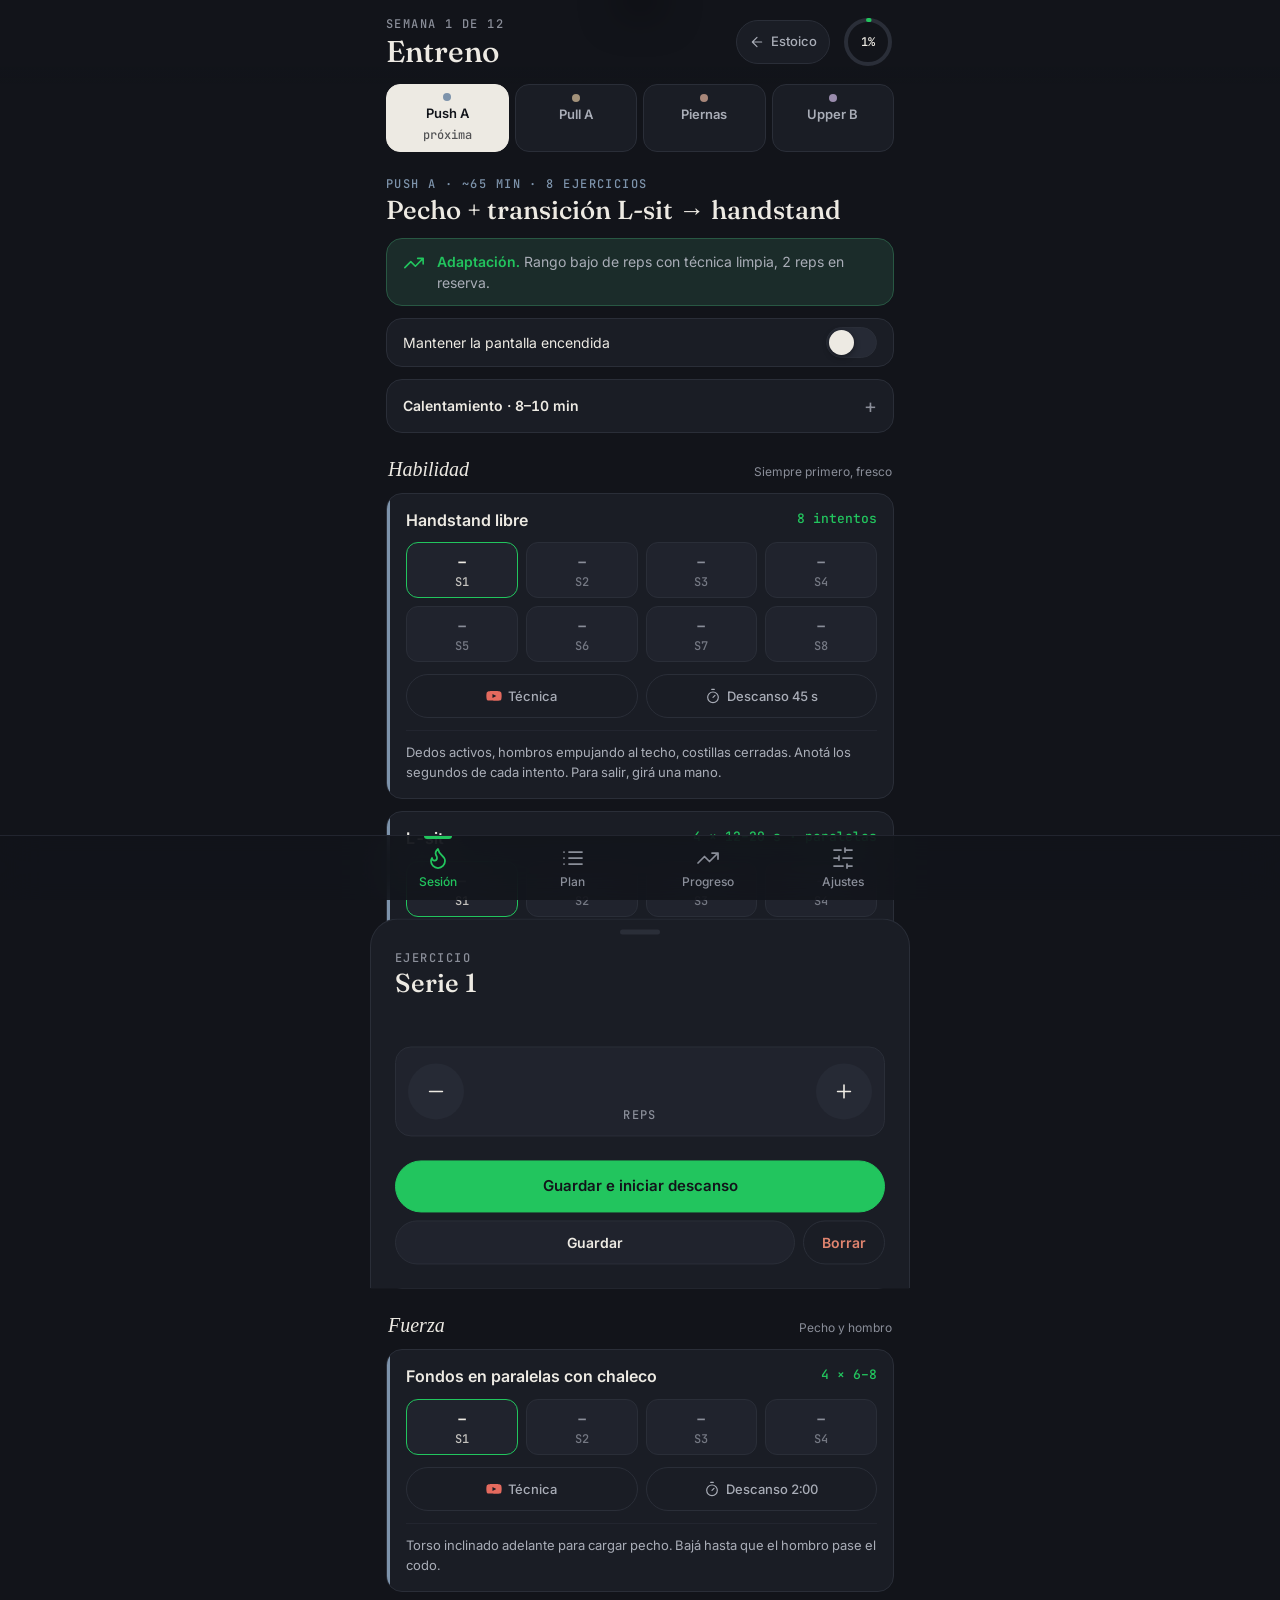
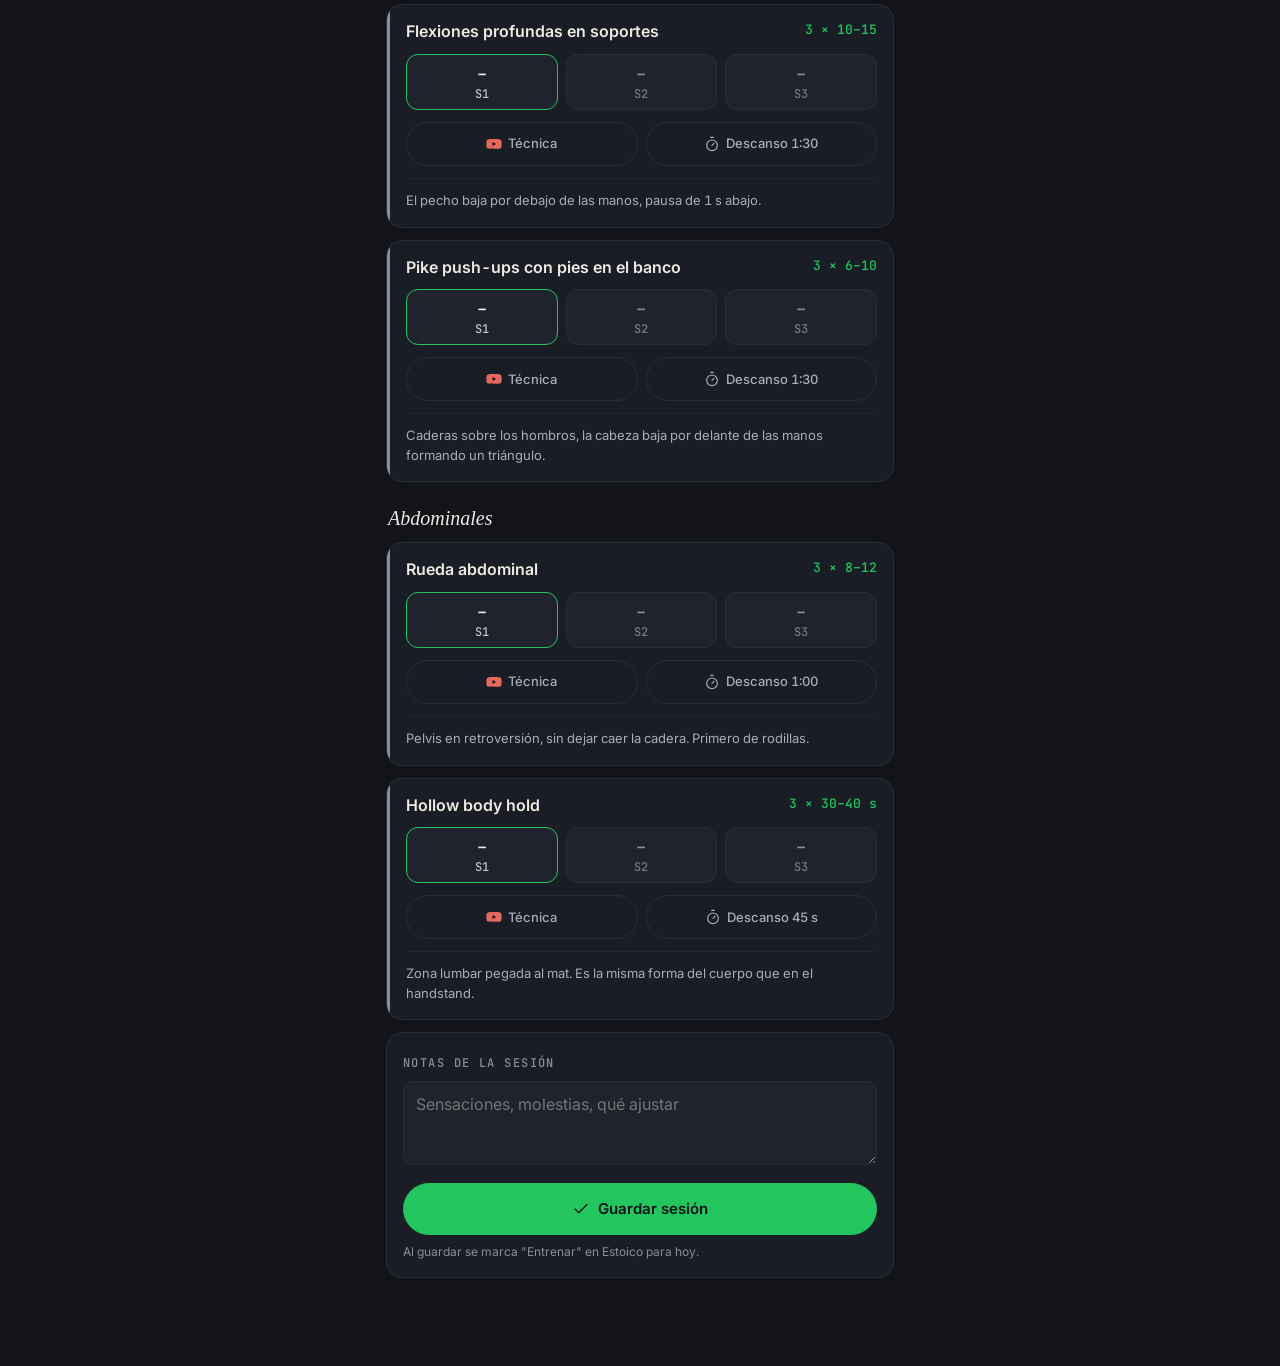
==== commit f4f1706a: "Fase 5: contenido, accesibilidad y OG - Citas: solo estoicos (Séneca, Epicteto, Marco Aurelio, Muson" ====
--- a/entreno.html
+++ b/entreno.html
@@ -13,6 +13,18 @@
 <meta name="apple-mobile-web-app-title" content="Estoico">
 <meta name="mobile-web-app-capable" content="yes">
 <meta name="description" content="Programa de calistenia de 4 días con registro de series.">
+<link rel="canonical" href="https://flachslanr.github.io/entreno.html">
+<meta property="og:type" content="website">
+<meta property="og:site_name" content="Estoico">
+<meta property="og:locale" content="es_AR">
+<meta property="og:url" content="https://flachslanr.github.io/entreno.html">
+<meta property="og:title" content="Entreno — Estoico">
+<meta property="og:description" content="Programa de calistenia de 12 semanas con registro de series, descansos y récords.">
+<meta property="og:image" content="https://flachslanr.github.io/og.png">
+<meta property="og:image:width" content="1200">
+<meta property="og:image:height" content="630">
+<meta property="og:image:alt" content="Estoico: ciclos de 12 semanas de hábitos de mente, cuerpo y alma.">
+<meta name="twitter:card" content="summary_large_image">
 <link rel="preconnect" href="https://fonts.googleapis.com">
 <link rel="preconnect" href="https://fonts.gstatic.com" crossorigin>
 <link href="https://fonts.googleapis.com/css2?family=Fraunces:ital,opsz,wght@0,9..144,400;0,9..144,500;0,9..144,600;1,9..144,400;1,9..144,500&family=Inter:wght@400;500;600;700&family=JetBrains+Mono:wght@400;500&display=swap" rel="stylesheet">
@@ -33,10 +45,10 @@
 </header>
 
 <main class="wrap">
-  <section class="view" id="view-sesion" aria-label="Sesión"></section>
-  <section class="view" id="view-plan" aria-label="Plan" hidden></section>
-  <section class="view" id="view-progreso" aria-label="Progreso" hidden></section>
-  <section class="view" id="view-ajustes" aria-label="Ajustes" hidden></section>
+  <section class="view" id="view-sesion" role="tabpanel" aria-labelledby="tab-sesion"></section>
+  <section class="view" id="view-plan" role="tabpanel" aria-labelledby="tab-plan" hidden></section>
+  <section class="view" id="view-progreso" role="tabpanel" aria-labelledby="tab-progreso" hidden></section>
+  <section class="view" id="view-ajustes" role="tabpanel" aria-labelledby="tab-ajustes" hidden></section>
 </main>
 
 <!-- Descanso: anillo que se vacía -->
@@ -53,7 +65,7 @@
 
 <!-- Hoja para cargar una serie -->
 <div class="scrim" id="scrim"></div>
-<div class="sheet" id="sheet" role="dialog" aria-modal="true" aria-labelledby="sh-title">
+<div class="sheet" id="sheet" role="dialog" aria-modal="true" aria-labelledby="sh-title" inert>
   <div class="grab" aria-hidden="true"></div>
   <p class="eyebrow" id="sh-ex">Ejercicio</p>
   <h2 class="sheet-title" id="sh-title" tabindex="-1">Serie 1</h2>
@@ -77,10 +89,10 @@
 
 <nav class="tabbar" aria-label="Secciones">
   <div class="tabbar-inner" role="tablist">
-    <button class="tab" role="tab" type="button" data-view="sesion" aria-selected="true"><svg class="icon" aria-hidden="true"><use href="#i-flame"/></svg><span>Sesión</span></button>
-    <button class="tab" role="tab" type="button" data-view="plan" aria-selected="false"><svg class="icon" aria-hidden="true"><use href="#i-list"/></svg><span>Plan</span></button>
-    <button class="tab" role="tab" type="button" data-view="progreso" aria-selected="false"><svg class="icon" aria-hidden="true"><use href="#i-trend"/></svg><span>Progreso</span></button>
-    <button class="tab" role="tab" type="button" data-view="ajustes" aria-selected="false"><svg class="icon" aria-hidden="true"><use href="#i-sliders"/></svg><span>Ajustes</span></button>
+    <button class="tab" role="tab" type="button" id="tab-sesion" data-view="sesion" aria-controls="view-sesion" aria-selected="true" tabindex="0"><svg class="icon" aria-hidden="true"><use href="#i-flame"/></svg><span>Sesión</span></button>
+    <button class="tab" role="tab" type="button" id="tab-plan" data-view="plan" aria-controls="view-plan" aria-selected="false" tabindex="-1"><svg class="icon" aria-hidden="true"><use href="#i-list"/></svg><span>Plan</span></button>
+    <button class="tab" role="tab" type="button" id="tab-progreso" data-view="progreso" aria-controls="view-progreso" aria-selected="false" tabindex="-1"><svg class="icon" aria-hidden="true"><use href="#i-trend"/></svg><span>Progreso</span></button>
+    <button class="tab" role="tab" type="button" id="tab-ajustes" data-view="ajustes" aria-controls="view-ajustes" aria-selected="false" tabindex="-1"><svg class="icon" aria-hidden="true"><use href="#i-sliders"/></svg><span>Ajustes</span></button>
   </div>
 </nav>
 
--- a/shared.css
+++ b/shared.css
@@ -95,7 +95,8 @@
 
 /* Barra de progreso */
 .progress{height:6px;background:var(--line);border-radius:3px;overflow:hidden}
-.progress > i{display:block;height:100%;background:var(--accent);border-radius:3px;transition:width 600ms var(--ease)}
+.progress > i{display:block;height:100%;background:var(--accent);border-radius:3px;transform-origin:left;transition:width 600ms var(--ease);animation:grow 700ms 100ms var(--ease) both}
+@keyframes grow{from{transform:scaleX(0)}}
 
 /* ---------- Botones ---------- */
 .btn{display:inline-flex;align-items:center;justify-content:center;gap:var(--s2);min-height:44px;padding:0 18px;border-radius:var(--r-pill);
@@ -125,6 +126,22 @@
 .check:active:not(:disabled){transform:scale(.9)}
 .check:disabled{opacity:.4;cursor:not-allowed}
 
+/* ---------- Micro-interacciones ---------- */
+/* Pop al completar: el check rebota, el trazo se dibuja y sale un halo */
+.check{position:relative}
+.check.pop{animation:pop 420ms var(--ease-pop)}
+.check.pop svg{animation:draw 320ms 60ms var(--ease) both}
+.check.pop::after,.pop-halo::after{content:"";position:absolute;inset:-1px;border-radius:inherit;border:2px solid var(--accent);pointer-events:none;animation:halo 520ms var(--ease) forwards}
+.pop-halo{position:relative}
+@keyframes pop{0%{transform:scale(.82)}55%{transform:scale(1.1)}100%{transform:scale(1)}}
+@keyframes draw{from{stroke-dashoffset:24}to{stroke-dashoffset:0}}
+@keyframes halo{from{opacity:.8;transform:scale(1)}to{opacity:0;transform:scale(1.45)}}
+/* Rebote corto para números que cambian */
+.bump{display:inline-block;animation:bump 380ms var(--ease-pop)}
+@keyframes bump{0%{transform:scale(1)}40%{transform:scale(1.2)}100%{transform:scale(1)}}
+/* Confetti (canvas creado por shared.js) */
+.confetti{position:fixed;inset:0;z-index:70;pointer-events:none;width:100%;height:100%}
+
 /* Interruptor estilo iOS */
 .toggle{appearance:none;-webkit-appearance:none;position:relative;flex:none;width:51px;height:31px;margin:0;border-radius:var(--r-pill);background:var(--surface-3);border:1px solid var(--line);cursor:pointer;transition:background var(--dur) var(--ease)}
 .toggle::before{content:"";position:absolute;top:2px;left:2px;width:25px;height:25px;border-radius:50%;background:var(--text);box-shadow:0 2px 6px #0006;transition:transform var(--dur) var(--ease)}
@@ -142,19 +159,24 @@
 .tab{position:relative;display:flex;flex-direction:column;align-items:center;justify-content:center;gap:3px;color:var(--faint);font-size:12px;font-weight:500;text-decoration:none;transition:color var(--dur-fast)}
 .tab .icon{width:24px;height:24px}
 .tab[aria-selected="true"]{color:var(--accent)}
-.tab[aria-selected="true"]::before{content:"";position:absolute;top:0;left:50%;width:28px;height:3px;margin-left:-14px;border-radius:0 0 3px 3px;background:var(--accent)}
+.tab[aria-selected="true"]::before{content:"";position:absolute;top:0;left:50%;width:28px;height:3px;margin-left:-14px;border-radius:0 0 3px 3px;background:var(--accent);animation:tab-bar var(--dur) var(--ease)}
+.tab[aria-selected="true"] .icon{animation:tab-ico 360ms var(--ease-pop)}
+.tab:active .icon{transform:scale(.88)}
+@keyframes tab-bar{from{transform:scaleX(0)}}
+@keyframes tab-ico{0%{transform:scale(.85)}60%{transform:scale(1.08)}100%{transform:scale(1)}}
 
 /* Cambio de vista */
-.view{animation:view-in var(--dur) var(--ease)}
-@keyframes view-in{from{opacity:0;transform:translateY(6px)}to{opacity:1;transform:none}}
-
-/* ---------- Hoja inferior ---------- */
+.view{animation:view-in 260ms var(--ease)}
+@keyframes view-in{from{opacity:0;transform:translateY(8px)}to{opacity:1;transform:none}}
+
+/* ---------- Hoja inferior ----------
+   Cerrada queda fuera de pantalla y con el atributo inert (sin foco ni lector). */
 .scrim{position:fixed;inset:0;z-index:40;background:#000a;opacity:0;pointer-events:none;transition:opacity var(--dur) var(--ease)}
 .scrim.show{opacity:1;pointer-events:auto}
 .sheet{position:fixed;left:0;right:0;bottom:0;z-index:41;max-width:var(--wrap);margin:0 auto;background:var(--surface);border:1px solid var(--line);border-bottom:0;border-radius:28px 28px 0 0;
   padding:10px calc(var(--s5) + env(safe-area-inset-right)) calc(env(safe-area-inset-bottom) + var(--s5)) calc(var(--s5) + env(safe-area-inset-left));
-  transform:translateY(105%);visibility:hidden;transition:transform 320ms var(--ease),visibility 0s 320ms}
-.sheet.show{transform:none;visibility:visible;transition:transform 320ms var(--ease)}
+  transform:translateY(105%);transition:transform 240ms cubic-bezier(.4,0,1,1)}
+.sheet.show{transform:none;transition:transform 300ms var(--ease)}
 .grab{width:40px;height:5px;border-radius:3px;background:var(--line);margin:0 auto var(--s4)}
 
 /* ---------- Aviso (toast) ---------- */
--- a/entreno.css
+++ b/entreno.css
@@ -55,6 +55,11 @@
 .set.done{background:var(--accent);border-color:var(--accent);color:var(--on-accent)}
 .set.next{border:1.5px solid var(--accent);color:var(--text)}
 .set:active{transform:scale(.96)}
+/* Pop al cargar una serie (keyframes en shared.css) */
+.set{position:relative}
+.set.pop{animation:pop 420ms var(--ease-pop)}
+.set.pop::after{content:"";position:absolute;inset:-1px;border-radius:inherit;border:2px solid var(--accent);pointer-events:none;animation:halo-sm 520ms var(--ease) forwards}
+@keyframes halo-sm{from{opacity:.8;transform:scale(1)}to{opacity:0;transform:scale(1.12,1.25)}}
 .ok-row{display:flex;align-items:center;gap:var(--s3);font-weight:600;font-size:14px}
 .ex-foot{display:flex;gap:var(--s2)}
 .ex-foot .pill{flex:1;justify-content:center}
@@ -76,6 +81,7 @@
 .rest-ring .fg{stroke:var(--accent);stroke-linecap:round;transition:stroke-dashoffset 250ms linear}
 .rest-ring text{font:500 15px var(--mono);fill:var(--text)}
 .rest.done{border-color:var(--accent)}
+.rest.done .rest-ring{animation:pop 520ms var(--ease-pop)}
 .rest.done .rest-ring .fg{stroke-dashoffset:0;transition:stroke-dashoffset 500ms var(--ease)}
 .rest-t{flex:1;min-width:0}
 .rest-t b{display:block;font-weight:600;font-size:15px}
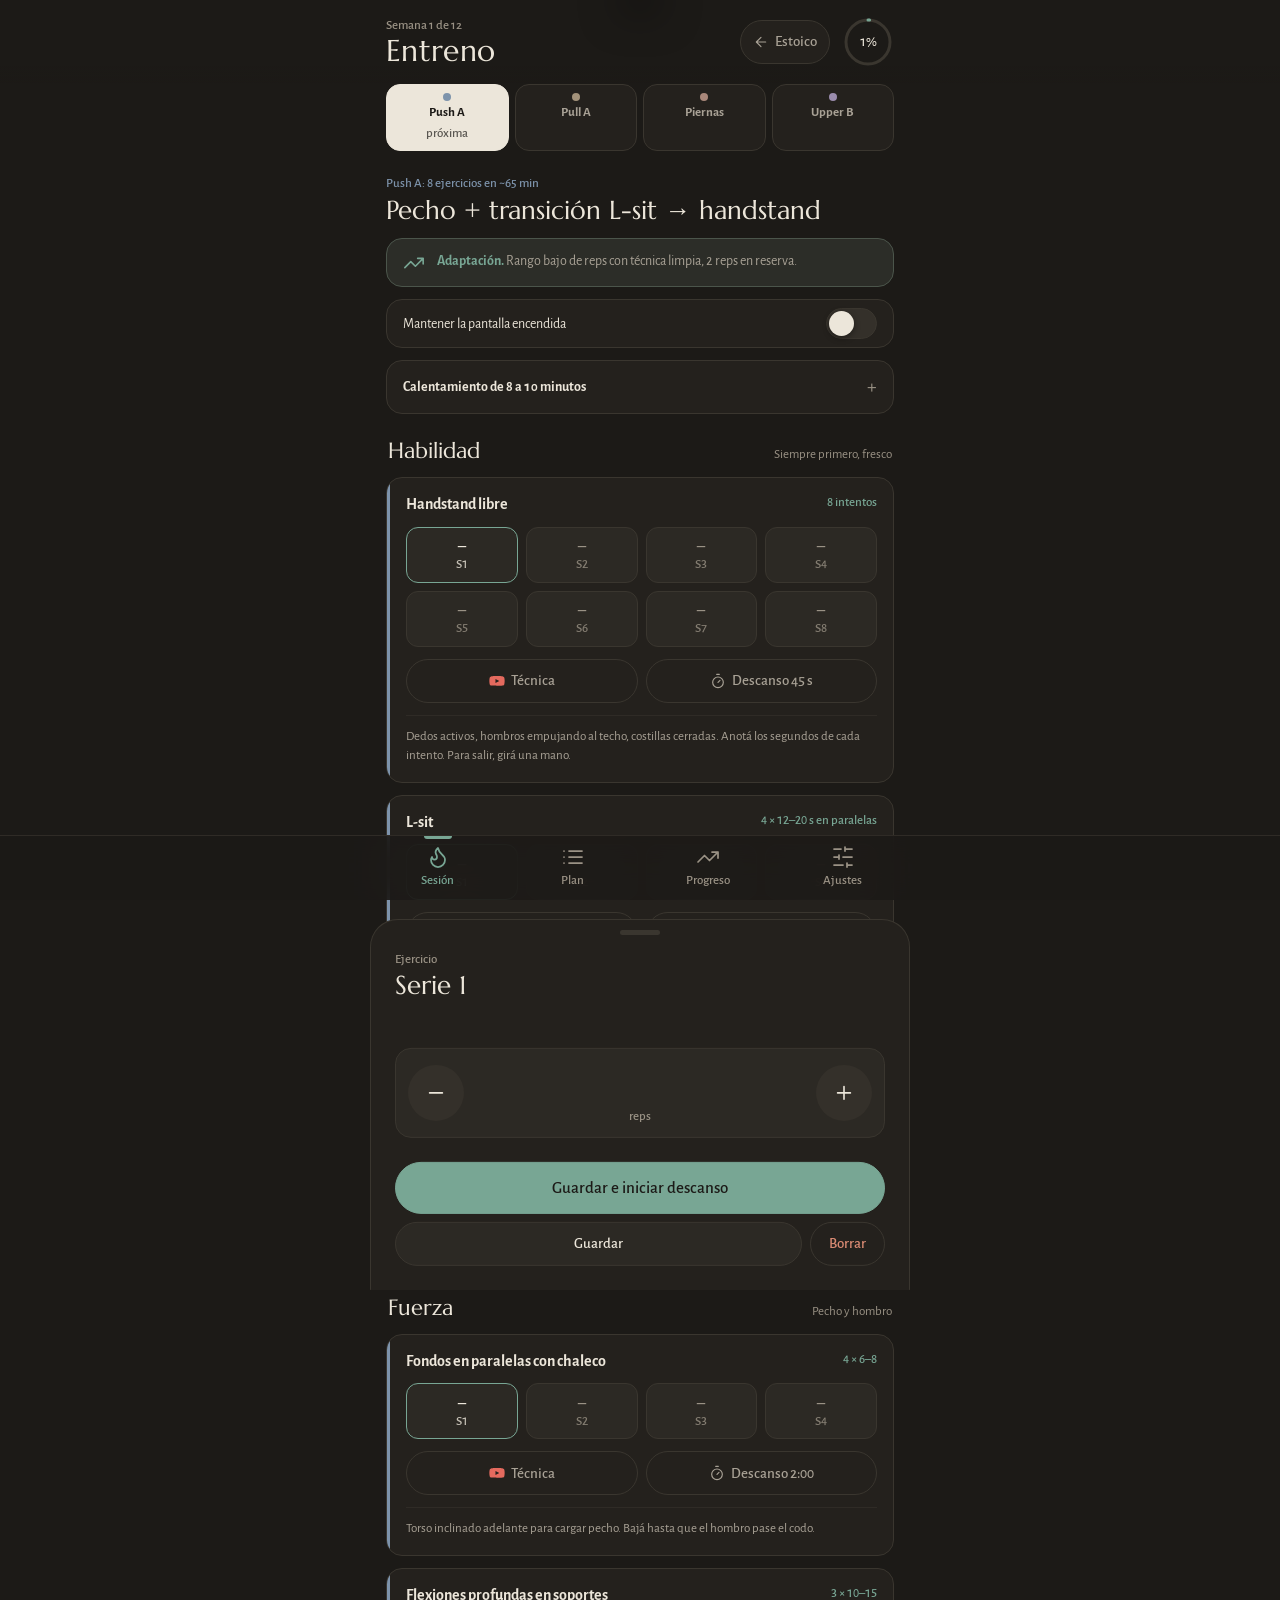
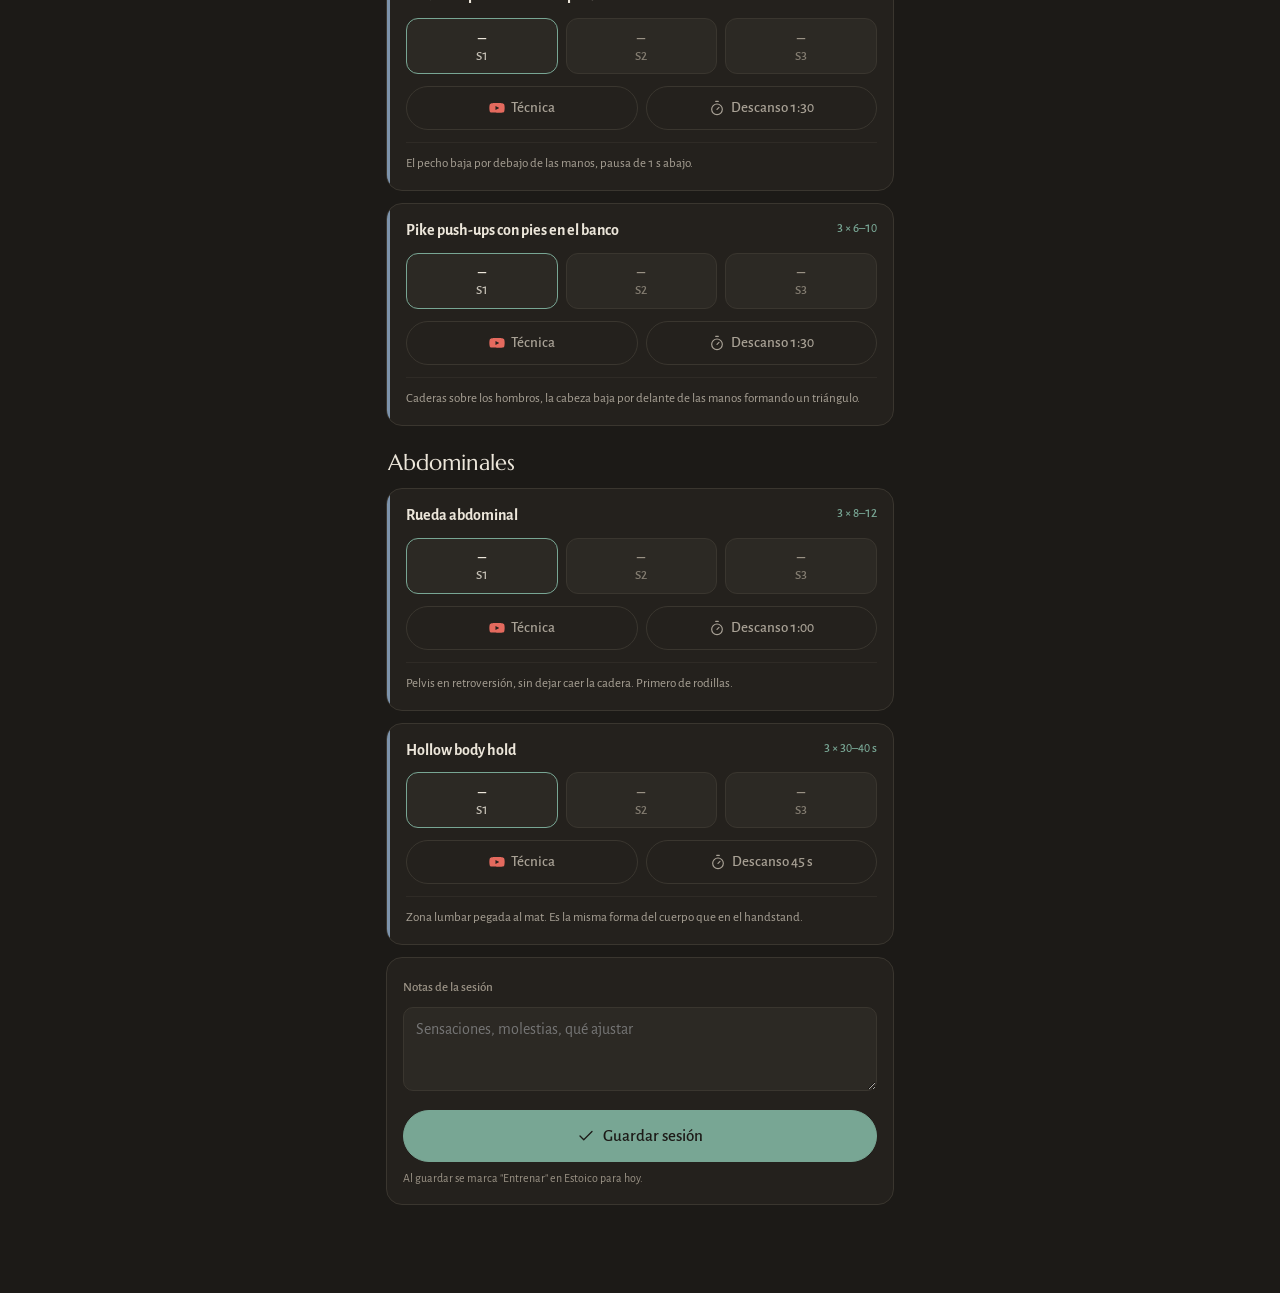
==== commit 1e08f0f4: "Identidad Piedra y bronce: tokens, tipografía y textos - Paleta nueva: piedra cálida (#1C1A17) en lu" ====
--- a/entreno.html
+++ b/entreno.html
@@ -3,7 +3,7 @@
 <head>
 <meta charset="UTF-8">
 <meta name="viewport" content="width=device-width,initial-scale=1,viewport-fit=cover">
-<meta name="theme-color" content="#12141A">
+<meta name="theme-color" content="#1C1A17">
 <title>Entreno — Estoico</title>
 <link rel="icon" href="/favicon.ico" sizes="32x32">
 <link rel="apple-touch-icon" href="/apple-touch-icon.png">
@@ -27,7 +27,7 @@
 <meta name="twitter:card" content="summary_large_image">
 <link rel="preconnect" href="https://fonts.googleapis.com">
 <link rel="preconnect" href="https://fonts.gstatic.com" crossorigin>
-<link href="https://fonts.googleapis.com/css2?family=Fraunces:ital,opsz,wght@0,9..144,400;0,9..144,500;0,9..144,600;1,9..144,400;1,9..144,500&family=Inter:wght@400;500;600;700&family=JetBrains+Mono:wght@400;500&display=swap" rel="stylesheet">
+<link href="https://fonts.googleapis.com/css2?family=Alegreya+Sans:ital,wght@0,400;0,500;0,700;1,400&family=Marcellus&display=swap" rel="stylesheet">
 <link rel="stylesheet" href="/shared.css">
 <link rel="stylesheet" href="/entreno.css">
 </head>
@@ -36,7 +36,7 @@
 <header class="top">
   <div class="wrap top-row">
     <div class="top-txt">
-      <p class="eyebrow" id="h-eyebrow">Calistenia · 12 semanas</p>
+      <p class="eyebrow" id="h-eyebrow">Calistenia en 12 semanas</p>
       <h1 class="brand">Entreno</h1>
     </div>
     <a class="pill" href="/"><svg class="icon" aria-hidden="true"><use href="#i-back"/></svg>Estoico</a>
--- a/shared.css
+++ b/shared.css
@@ -1,33 +1,35 @@
 /* =====================================================================
-   BASE DE DISEÑO COMPARTIDA — Estoico + Entreno
-   Tokens únicos de color, tipografía, espaciado y movimiento, y los
-   componentes que usan las dos apps (header, tab bar, tarjetas, botones,
-   hoja inferior). Cada app define su acento: arena en Estoico, verde
-   vital en Entreno.
+   BASE DE DISEÑO COMPARTIDA — Estoico + Entreno ("Piedra y bronce")
+   El mundo visual sale de la Stoa: la piedra cálida del pórtico, el bronce
+   de las estatuas y la pátina verde que el bronce toma con el tiempo.
+   Estoico usa bronce como acento y Entreno, pátina (el mismo metal).
+   Tipografía: Marcellus (inscripción romana) para títulos y números;
+   Alegreya Sans (humanista) para la interfaz. Sin mayúsculas decorativas.
    ===================================================================== */
 :root{
   color-scheme:dark;
 
-  /* Superficies */
-  --bg:#12141A; --surface:#1A1D25; --surface-2:#20232D; --surface-3:#262A35;
-  --line:#2A2E38; --line-soft:#22252F; --line-strong:#686D7A;
-
-  /* Texto (contraste ≥ 4.5:1 sobre --surface) */
-  --text:#EDEAE3; --dim:#A9ADB7; --faint:#8A8E99;
-
-  /* Marca y estados */
-  --sand:#E8C9A0; --vital:#22C55E; --on-accent:#12141A;
-  --accent:var(--sand);
-  --success:#93AE86; --warn:#D9B36C; --danger:#E0846F;
-
-  /* Categorías de Estoico */
-  --mente:#8AA9C9; --cuerpo:#93AE86; --alma:#C9A66B;
+  /* Piedra (superficies) */
+  --bg:#1C1A17; --surface:#24211D; --surface-2:#2C2924; --surface-3:#34302A;
+  --line:#3A362F; --line-soft:#2F2B26; --line-strong:#776F63;
+
+  /* Mármol (texto; ≥ 4.5:1 sobre todas las superficies) */
+  --text:#ECE6DA; --dim:#A8A195; --faint:#9A9285;
+
+  /* Metal y estados */
+  --bronce:#B89463; --patina:#78A694; --on-accent:#1C1A17;
+  --accent:var(--bronce);
+  --success:var(--patina); --warn:#D4B06A; --danger:#D98A73;
+
+  /* Pigmentos antiguos para las categorías */
+  --mente:#8FA8CC;   /* lapislázuli */
+  --cuerpo:#A9B27C;  /* olivo */
+  --alma:#C9A2B8;    /* púrpura tirio */
 
   /* Tipografía */
-  --serif:'Fraunces',Georgia,serif;
-  --sans:'Inter',-apple-system,system-ui,sans-serif;
-  --mono:'JetBrains Mono',ui-monospace,Menlo,monospace;
-  --fs-xs:12px; --fs-sm:13px; --fs-md:15px; --fs-lg:17px;
+  --serif:'Marcellus',Georgia,serif;
+  --sans:'Alegreya Sans',-apple-system,system-ui,sans-serif;
+  --fs-xs:13px; --fs-sm:15px; --fs-md:17px; --fs-lg:22px; --fs-xl:30px; --fs-xxl:40px;
 
   /* Espaciado (ritmo de 4/8) y radios */
   --s1:4px; --s2:8px; --s3:12px; --s4:16px; --s5:24px; --s6:32px;
@@ -43,13 +45,13 @@
   /* Elevación */
   --shadow:0 12px 40px #0008;
 }
-body[data-app="entreno"]{ --accent:var(--vital); --success:var(--vital); }
+body[data-app="entreno"]{ --accent:var(--patina); }
 
 /* ---------- Base ---------- */
 *{box-sizing:border-box}
 html,body{margin:0;padding:0}
 html{background:var(--bg)}
-body{background:var(--bg);color:var(--text);font:400 16px/1.5 var(--sans);-webkit-font-smoothing:antialiased;-webkit-tap-highlight-color:transparent;
+body{background:var(--bg);color:var(--text);font:400 17px/1.45 var(--sans);font-variant-numeric:lining-nums;-webkit-font-smoothing:antialiased;-webkit-tap-highlight-color:transparent;
   min-height:100vh;min-height:100dvh;padding-bottom:calc(var(--tab-h) + env(safe-area-inset-bottom) + var(--s5))}
 h1,h2,h3,p,figure,blockquote{margin:0}
 button,input,select,textarea{font:inherit;color:inherit}
@@ -62,7 +64,9 @@
 .sr-only{position:absolute;width:1px;height:1px;padding:0;margin:-1px;overflow:hidden;clip:rect(0 0 0 0);white-space:nowrap;border:0}
 .icon{width:22px;height:22px;flex:none;stroke:currentColor;fill:none;stroke-width:1.75;stroke-linecap:round;stroke-linejoin:round;vertical-align:middle}
 .wrap{max-width:var(--wrap);margin:0 auto;padding:0 calc(var(--s4) + env(safe-area-inset-right)) 0 calc(var(--s4) + env(safe-area-inset-left))}
-.eyebrow{font:500 12px/1.35 var(--mono);letter-spacing:.12em;text-transform:uppercase;color:var(--faint)}
+/* Rótulo chico en minúscula de oración (sin mayúsculas ni espaciado decorativo) */
+.eyebrow{font:500 var(--fs-xs)/1.35 var(--sans);color:var(--faint)}
+.num{font-variant-numeric:lining-nums tabular-nums}
 .dim{color:var(--dim)} .faint{color:var(--faint)}
 .up{color:var(--success)} .down{color:var(--danger)}
 .stack > * + *{margin-top:var(--s3)}
@@ -71,25 +75,27 @@
 .top{position:sticky;top:0;z-index:20;background:linear-gradient(var(--bg) 78%,transparent);padding-top:calc(env(safe-area-inset-top) + var(--s4))}
 .top-row{display:flex;align-items:center;gap:var(--s3);padding-bottom:var(--s4)}
 .top-txt{flex:1;min-width:0}
-.brand{font:500 30px/1.05 var(--serif);letter-spacing:-.01em;margin-top:4px}
+.brand{font:400 var(--fs-xl)/1.05 var(--serif);letter-spacing:.01em}
+.top-sub{font-size:var(--fs-sm);color:var(--dim);margin-top:2px}
 .ring{display:block;width:52px;height:52px;flex:none}
-.ring circle{fill:none;stroke-width:4}
+.ring circle{fill:none;stroke-width:3}
 .ring .bgc{stroke:var(--line)}
 .ring .fg{stroke:var(--accent);stroke-linecap:round}
-.ring text{font:500 12px var(--mono);fill:var(--text)}
+.ring text{font:500 13px var(--sans);font-variant-numeric:lining-nums tabular-nums;fill:var(--text)}
 
 /* ---------- Tarjetas y secciones ---------- */
 .card{background:var(--surface);border:1px solid var(--line);border-radius:var(--r);padding:var(--s4)}
 .section-h{display:flex;flex-wrap:wrap;justify-content:space-between;align-items:baseline;column-gap:var(--s3);row-gap:2px;margin:var(--s5) 2px var(--s2)}
-.section-h h2,.section-h h3{font:italic 400 20px/1.2 var(--serif)}
+.section-h h2,.section-h h3{font:400 var(--fs-lg)/1.2 var(--serif)}
 .section-h > span{font-size:var(--fs-xs);color:var(--faint)}
 .notice{font-size:var(--fs-sm);color:var(--dim);background:var(--surface-2);border-left:2px solid var(--accent);border-radius:8px;padding:10px 12px}
 
-/* Tiles de estadísticas */
-.tiles{display:grid;grid-template-columns:repeat(3,1fr);gap:var(--s2)}
-.tile{background:var(--surface);border:1px solid var(--line);border-radius:var(--r);padding:var(--s3);min-width:0}
-.tile b{display:block;font:500 26px/1.1 var(--serif);margin:6px 0 2px;white-space:nowrap}
-.tile b small{font:400 14px var(--sans);color:var(--faint)}
+/* Cifras: una fila de datos separados por líneas finas, sin cajas */
+.tiles{display:grid;grid-template-columns:repeat(3,1fr);border-top:1px solid var(--line);border-bottom:1px solid var(--line)}
+.tile{padding:var(--s3) var(--s3) var(--s3) 0;min-width:0}
+.tile + .tile{border-left:1px solid var(--line);padding-left:var(--s3)}
+.tile b{display:block;font:400 28px/1.1 var(--serif);font-variant-numeric:lining-nums tabular-nums;margin:4px 0 2px;white-space:nowrap}
+.tile b small{font:400 15px var(--sans);color:var(--faint)}
 .tile > small{display:block;font-size:var(--fs-xs);line-height:1.3;color:var(--dim)}
 .tile > small.up{color:var(--success)} .tile > small.down{color:var(--danger)}
 
@@ -100,7 +106,7 @@
 
 /* ---------- Botones ---------- */
 .btn{display:inline-flex;align-items:center;justify-content:center;gap:var(--s2);min-height:44px;padding:0 18px;border-radius:var(--r-pill);
-  border:1px solid var(--line);background:var(--surface-2);color:var(--text);font-size:14px;font-weight:600;text-decoration:none;
+  border:1px solid var(--line);background:var(--surface-2);color:var(--text);font-size:var(--fs-sm);font-weight:500;text-decoration:none;
   transition:transform var(--dur-fast) var(--ease),background var(--dur-fast),opacity var(--dur-fast)}
 .btn:active{transform:scale(.97)}
 .btn:disabled{opacity:.4;cursor:default;transform:none}
@@ -108,7 +114,7 @@
 .btn-primary{background:var(--accent);border-color:var(--accent);color:var(--on-accent)}
 .btn-ghost{background:transparent}
 .btn-danger{color:var(--danger)}
-.btn-lg{min-height:52px;font-size:15px}
+.btn-lg{min-height:52px;font-size:var(--fs-md)}
 .btn-block{display:flex;width:100%}
 .pill{display:inline-flex;align-items:center;gap:6px;min-height:44px;padding:0 14px;border-radius:var(--r-pill);background:var(--surface);border:1px solid var(--line);
   font-size:var(--fs-sm);font-weight:500;color:var(--dim);text-decoration:none;white-space:nowrap}
@@ -153,10 +159,10 @@
 textarea.field{min-height:84px;resize:vertical}
 
 /* ---------- Barra de pestañas ---------- */
-.tabbar{position:fixed;left:0;right:0;bottom:0;z-index:30;background:rgba(18,20,26,.86);-webkit-backdrop-filter:blur(20px) saturate(160%);backdrop-filter:blur(20px) saturate(160%);
+.tabbar{position:fixed;left:0;right:0;bottom:0;z-index:30;background:rgba(28,26,23,.88);-webkit-backdrop-filter:blur(20px) saturate(160%);backdrop-filter:blur(20px) saturate(160%);
   border-top:1px solid var(--line-soft);padding:0 env(safe-area-inset-right) env(safe-area-inset-bottom) env(safe-area-inset-left)}
 .tabbar-inner{max-width:var(--wrap);margin:0 auto;display:grid;grid-template-columns:repeat(4,1fr);height:var(--tab-h)}
-.tab{position:relative;display:flex;flex-direction:column;align-items:center;justify-content:center;gap:3px;color:var(--faint);font-size:12px;font-weight:500;text-decoration:none;transition:color var(--dur-fast)}
+.tab{position:relative;display:flex;flex-direction:column;align-items:center;justify-content:center;gap:3px;color:var(--faint);font-size:var(--fs-xs);font-weight:500;text-decoration:none;transition:color var(--dur-fast)}
 .tab .icon{width:24px;height:24px}
 .tab[aria-selected="true"]{color:var(--accent)}
 .tab[aria-selected="true"]::before{content:"";position:absolute;top:0;left:50%;width:28px;height:3px;margin-left:-14px;border-radius:0 0 3px 3px;background:var(--accent);animation:tab-bar var(--dur) var(--ease)}
@@ -165,9 +171,6 @@
 @keyframes tab-bar{from{transform:scaleX(0)}}
 @keyframes tab-ico{0%{transform:scale(.85)}60%{transform:scale(1.08)}100%{transform:scale(1)}}
 
-/* Cambio de vista */
-.view{animation:view-in 260ms var(--ease)}
-@keyframes view-in{from{opacity:0;transform:translateY(8px)}to{opacity:1;transform:none}}
 
 /* ---------- Hoja inferior ----------
    Cerrada queda fuera de pantalla y con el atributo inert (sin foco ni lector). */
--- a/entreno.css
+++ b/entreno.css
@@ -15,7 +15,7 @@
 .chip{display:grid;justify-items:center;align-content:center;gap:3px;min-height:64px;padding:8px 4px;border-radius:14px;border:1px solid var(--line);background:var(--surface);
   color:var(--dim);font-size:13px;font-weight:600;transition:background var(--dur-fast),color var(--dur-fast),border-color var(--dur-fast)}
 .chip .dot{width:8px;height:8px;border-radius:50%;background:var(--c)}
-.chip small{font:500 12px var(--mono);color:var(--accent);min-height:1.2em}
+.chip small{font:500 13px var(--sans);font-variant-numeric:lining-nums tabular-nums;color:var(--accent);min-height:1.2em}
 .chip[aria-pressed="true"]{background:var(--text);border-color:var(--text);color:var(--bg)}
 .chip[aria-pressed="true"] small{color:var(--bg);opacity:.7}
 
@@ -43,15 +43,15 @@
 .ex > * + *{margin-top:var(--s3)}
 .ex-h{display:flex;justify-content:space-between;align-items:flex-start;gap:var(--s3)}
 .ex-name{font-size:16px;font-weight:600;line-height:1.3}
-.rx{font:500 13px/1.4 var(--mono);color:var(--accent);text-align:right;max-width:55%}
+.rx{font:500 13px/1.4 var(--sans);font-variant-numeric:lining-nums tabular-nums;color:var(--accent);text-align:right;max-width:55%}
 .prev{font-size:13px;color:var(--dim)}
 .prev b{color:var(--text);font-weight:600}
 .tip{font-size:13px;border-radius:10px;padding:8px 10px;background:var(--surface-2);border-left:3px solid var(--t)}
 .tip b{color:var(--t)}
 .sets{display:grid;gap:var(--s2)}
 .set{min-height:56px;border-radius:12px;border:1px solid var(--line);background:var(--surface-2);display:flex;flex-direction:column;align-items:center;justify-content:center;gap:1px;
-  font:500 17px var(--mono);color:var(--faint);transition:background var(--dur-fast),border-color var(--dur-fast),transform var(--dur-fast) var(--ease)}
-.set small{font:500 12px var(--mono);color:inherit;opacity:.8}
+  font:500 17px var(--sans);font-variant-numeric:lining-nums tabular-nums;color:var(--faint);transition:background var(--dur-fast),border-color var(--dur-fast),transform var(--dur-fast) var(--ease)}
+.set small{font:500 13px var(--sans);font-variant-numeric:lining-nums tabular-nums;color:inherit;opacity:.8}
 .set.done{background:var(--accent);border-color:var(--accent);color:var(--on-accent)}
 .set.next{border:1.5px solid var(--accent);color:var(--text)}
 .set:active{transform:scale(.96)}
@@ -79,7 +79,7 @@
 .rest-ring circle{fill:none;stroke-width:5}
 .rest-ring .bgc{stroke:var(--line)}
 .rest-ring .fg{stroke:var(--accent);stroke-linecap:round;transition:stroke-dashoffset 250ms linear}
-.rest-ring text{font:500 15px var(--mono);fill:var(--text)}
+.rest-ring text{font:500 15px var(--sans);font-variant-numeric:lining-nums tabular-nums;fill:var(--text)}
 .rest.done{border-color:var(--accent)}
 .rest.done .rest-ring{animation:pop 520ms var(--ease-pop)}
 .rest.done .rest-ring .fg{stroke-dashoffset:0;transition:stroke-dashoffset 500ms var(--ease)}
@@ -96,7 +96,7 @@
 .stepper-btn:active{transform:scale(.92)}
 .stepper-val{flex:1;min-width:0;text-align:center}
 .stepper-val input{width:100%;background:none;border:0;text-align:center;font:500 44px/1.1 var(--serif);color:var(--text);outline:none;padding:0}
-.stepper-val label{display:block;font:500 12px var(--mono);letter-spacing:.12em;text-transform:uppercase;color:var(--faint)}
+.stepper-val label{display:block;font:500 13px var(--sans);font-variant-numeric:lining-nums tabular-nums;color:var(--faint)}
 .sheet-actions{display:grid;gap:var(--s2)}
 .sheet-row{display:flex;gap:var(--s2)}
 
@@ -107,7 +107,7 @@
 .prose b{color:var(--text)}
 .seq{display:grid;grid-template-columns:repeat(4,1fr);gap:6px;text-align:center}
 .seq div{background:var(--surface-2);border-top:3px solid var(--c);border-radius:8px;padding:8px 4px;font-size:13px;font-weight:600}
-.seq small{display:block;font:400 12px var(--mono);color:var(--faint);margin-top:2px}
+.seq small{display:block;font:400 13px var(--sans);font-variant-numeric:lining-nums tabular-nums;color:var(--faint);margin-top:2px}
 .ph{display:flex;gap:var(--s3);align-items:baseline;padding:var(--s3) 0}
 .ph + .ph{border-top:1px solid var(--line-soft)}
 .ph:first-child{padding-top:0}
@@ -116,24 +116,24 @@
 .ph b{font-weight:600;font-size:15px}
 .ph p{font-size:13px;color:var(--dim)}
 .ph.now > .eyebrow,.ph .tag{color:var(--accent)}
-.tag{font:500 12px var(--mono);letter-spacing:.08em;margin-left:6px}
+.tag{font:500 13px var(--sans);font-variant-numeric:lining-nums tabular-nums;margin-left:6px}
 
 /* ---------- Progreso ---------- */
 .chart svg{width:100%;height:auto;display:block}
 .chart .g-grid{stroke:var(--line-soft)}
-.chart .g-axis{font:500 12px var(--mono);fill:var(--faint)}
+.chart .g-axis{font:500 13px var(--sans);font-variant-numeric:lining-nums tabular-nums;fill:var(--faint)}
 .chart .g-meta{stroke:var(--dim);stroke-dasharray:4 4;stroke-width:1.25}
-.chart .g-meta-t{font:500 12px var(--mono);fill:var(--dim);letter-spacing:.04em}
+.chart .g-meta-t{font:500 13px var(--sans);font-variant-numeric:lining-nums tabular-nums;fill:var(--dim)}
 .chart .g-area{fill:color-mix(in srgb,var(--accent) 14%,transparent)}
 .chart .g-line{fill:none;stroke:var(--accent);stroke-width:2.5;stroke-linecap:round;stroke-linejoin:round}
 .chart .g-pt{fill:var(--bg);stroke:var(--accent);stroke-width:2}
 .chart .g-pr{fill:var(--accent)}
-.chart .g-lbl{font:500 12px var(--mono);fill:var(--text)}
+.chart .g-lbl{font:500 13px var(--sans);font-variant-numeric:lining-nums tabular-nums;fill:var(--text)}
 .chart .g-lbl-pr{font:600 12px var(--sans);fill:var(--accent)}
 .chart .g-empty{font-size:13px;fill:var(--faint)}
 .chart-sum{font-size:13px;color:var(--dim);margin-top:var(--s2)}
 .form{display:flex;gap:var(--s2);flex-wrap:wrap;align-items:end;margin-top:var(--s3)}
-.form label{display:grid;gap:4px;font:500 12px var(--mono);text-transform:uppercase;letter-spacing:.08em;color:var(--faint)}
+.form label{display:grid;gap:4px;font:500 13px var(--sans);font-variant-numeric:lining-nums tabular-nums;color:var(--faint)}
 .form .field{width:auto;min-width:0}
 .ladder-bar{display:flex;gap:4px;margin-bottom:var(--s3)}
 .ladder-bar i{flex:1;height:8px;border-radius:4px;background:var(--line)}
@@ -159,4 +159,4 @@
 .set-row b{display:block;font-weight:500;font-size:15px}
 .set-row span{font-size:13px;color:var(--dim)}
 .btn-row{display:flex;gap:var(--s2);flex-wrap:wrap}
-.version{font:400 12px var(--mono);color:var(--faint);text-align:center}
+.version{font:400 13px var(--sans);font-variant-numeric:lining-nums tabular-nums;color:var(--faint);text-align:center}
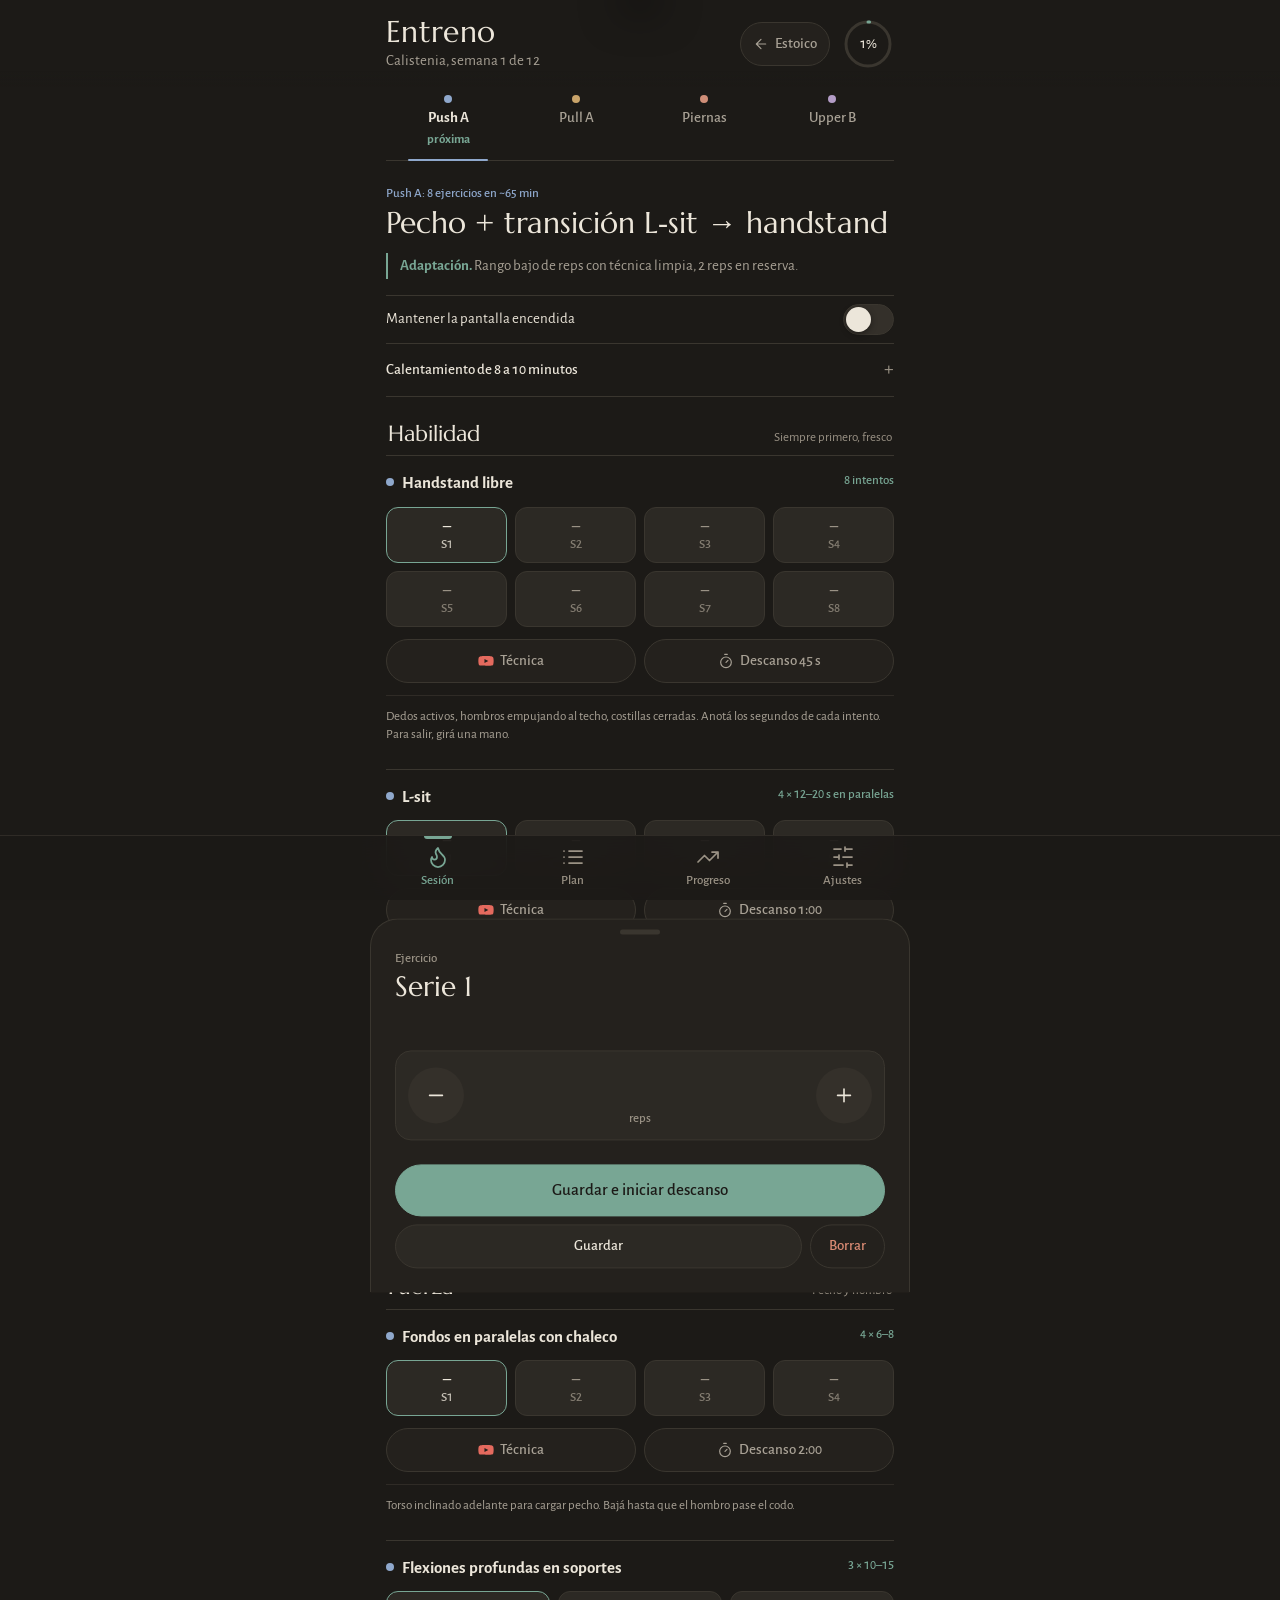
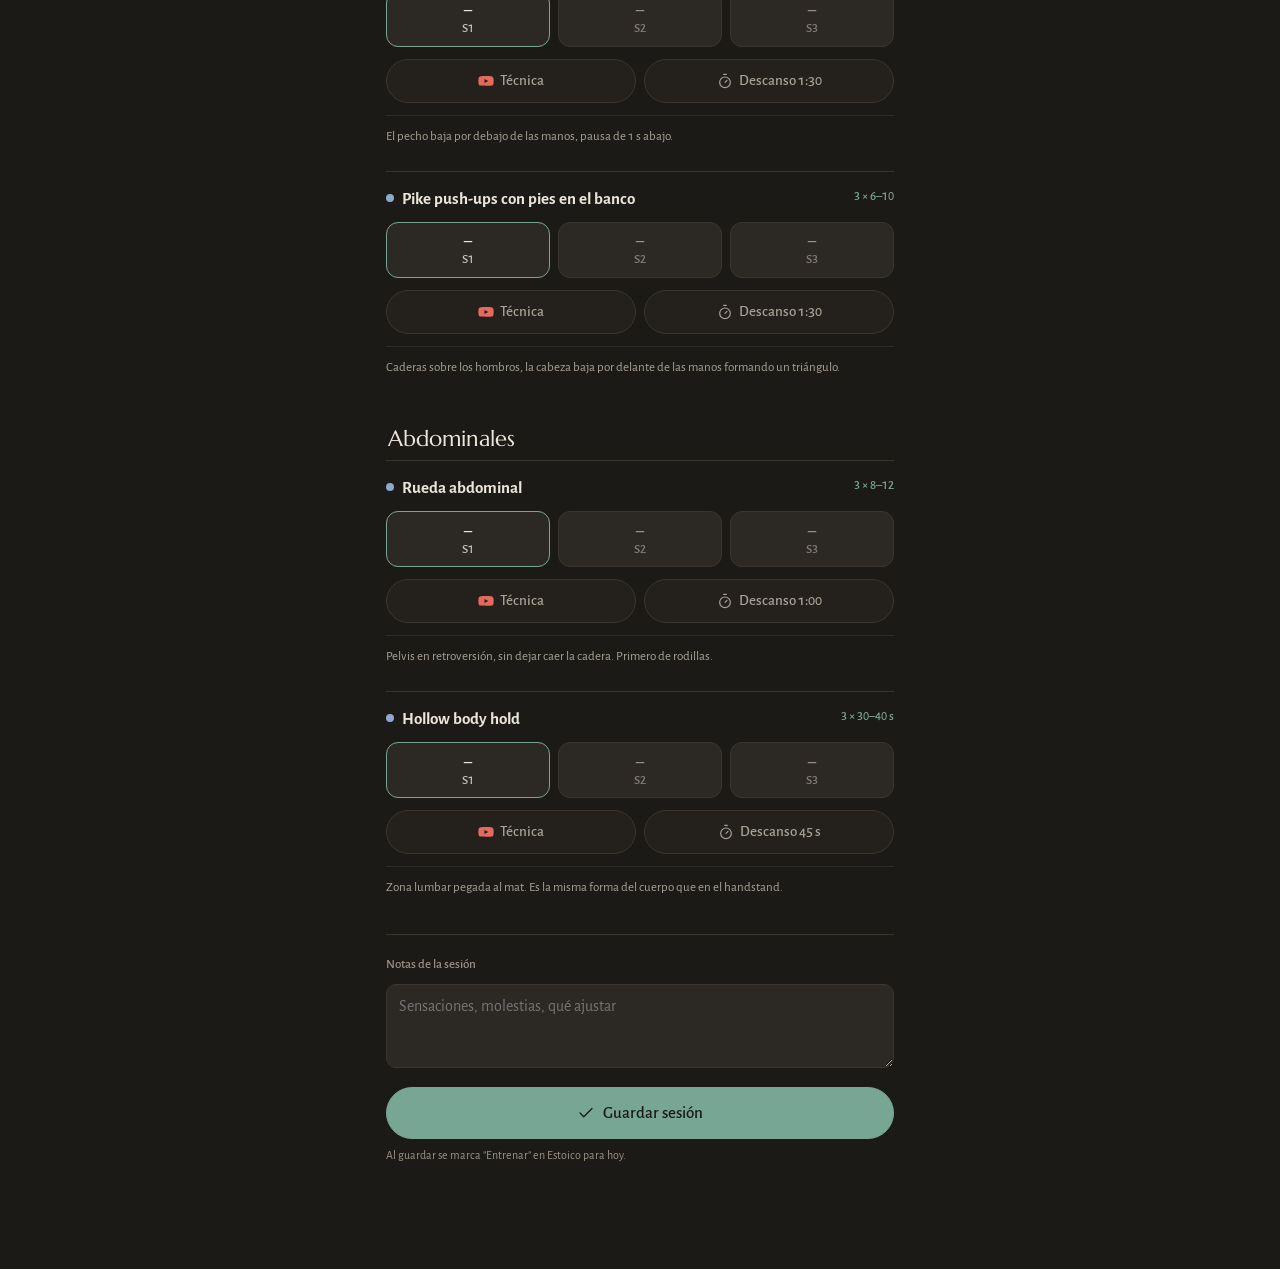
==== commit b2c96646: "Entreno con la identidad nueva - Acento pátina y colores por día en pigmentos (lapislázuli, ocre, al" ====
--- a/entreno.html
+++ b/entreno.html
@@ -36,8 +36,8 @@
 <header class="top">
   <div class="wrap top-row">
     <div class="top-txt">
-      <p class="eyebrow" id="h-eyebrow">Calistenia en 12 semanas</p>
       <h1 class="brand">Entreno</h1>
+      <p class="top-sub" id="h-eyebrow">Calistenia en 12 semanas</p>
     </div>
     <a class="pill" href="/"><svg class="icon" aria-hidden="true"><use href="#i-back"/></svg>Estoico</a>
     <div id="h-ring"></div>
--- a/shared.css
+++ b/shared.css
@@ -72,7 +72,7 @@
 .stack > * + *{margin-top:var(--s3)}
 
 /* ---------- Encabezado ---------- */
-.top{position:sticky;top:0;z-index:20;background:linear-gradient(var(--bg) 78%,transparent);padding-top:calc(env(safe-area-inset-top) + var(--s4))}
+.top{position:sticky;top:0;z-index:20;background:linear-gradient(var(--bg) calc(100% - var(--s4)),transparent);padding-top:calc(env(safe-area-inset-top) + var(--s4))}
 .top-row{display:flex;align-items:center;gap:var(--s3);padding-bottom:var(--s4)}
 .top-txt{flex:1;min-width:0}
 .brand{font:400 var(--fs-xl)/1.05 var(--serif);letter-spacing:.01em}
@@ -98,6 +98,16 @@
 .tile b small{font:400 15px var(--sans);color:var(--faint)}
 .tile > small{display:block;font-size:var(--fs-xs);line-height:1.3;color:var(--dim)}
 .tile > small.up{color:var(--success)} .tile > small.down{color:var(--danger)}
+
+/* Ajustes: filas separadas por líneas finas, sin tarjetas */
+.settings{border-top:1px solid var(--line)}
+.settings > *{padding:var(--s3) 0;border-bottom:1px solid var(--line-soft)}
+.settings > p{font-size:var(--fs-sm);line-height:1.45}
+.set-row{display:flex;justify-content:space-between;align-items:center;gap:var(--s3)}
+.set-row b{display:block;font-weight:500;font-size:var(--fs-md)}
+.set-row span{font-size:var(--fs-xs);color:var(--dim)}
+.btn-row{display:flex;gap:var(--s2);flex-wrap:wrap}
+.version{font-size:var(--fs-xs);color:var(--faint);text-align:center;margin-top:var(--s5)}
 
 /* Barra de progreso */
 .progress{height:6px;background:var(--line);border-radius:3px;overflow:hidden}
--- a/entreno.css
+++ b/entreno.css
@@ -1,8 +1,13 @@
-/* Entreno — estilos propios. Tokens y componentes comunes en shared.css (acento verde vía body[data-app="entreno"]) */
+/* Entreno: estilos propios. Tokens y componentes comunes en shared.css (acento pátina vía body[data-app="entreno"]) */
 :root{
-  /* Colores por día, apagados para que el verde sea el único acento fuerte */
-  --push:#7D93AB; --pull:#A3927A; --legs:#A8877A; --upper:#9A8CAD;
+  /* Colores por día: pigmentos antiguos, de la misma familia que las categorías de Estoico */
+  --push:#8FA8CC;  /* lapislázuli */
+  --pull:#C9A46A;  /* ocre */
+  --legs:#CF8E78;  /* almagre */
+  --upper:#B39CC6; /* púrpura */
 }
+/* En Entreno los bloques no son tarjetas: van separados por líneas finas */
+.card{background:none;border:0;border-top:1px solid var(--line);border-radius:0;padding:var(--s4) 0}
 body{font-variant-numeric:tabular-nums}
 body.timer-on{padding-bottom:calc(var(--tab-h) + env(safe-area-inset-bottom) + 112px)}
 a{color:inherit}
@@ -11,38 +16,41 @@
 .top-row .pill{padding:0 12px}
 
 /* ---------- Sesión: selector y encabezado ---------- */
-.chips{display:grid;grid-template-columns:repeat(4,1fr);gap:6px}
-.chip{display:grid;justify-items:center;align-content:center;gap:3px;min-height:64px;padding:8px 4px;border-radius:14px;border:1px solid var(--line);background:var(--surface);
-  color:var(--dim);font-size:13px;font-weight:600;transition:background var(--dur-fast),color var(--dur-fast),border-color var(--dur-fast)}
-.chip .dot{width:8px;height:8px;border-radius:50%;background:var(--c)}
-.chip small{font:500 13px var(--sans);font-variant-numeric:lining-nums tabular-nums;color:var(--accent);min-height:1.2em}
-.chip[aria-pressed="true"]{background:var(--text);border-color:var(--text);color:var(--bg)}
-.chip[aria-pressed="true"] small{color:var(--bg);opacity:.7}
+/* Selector de sesión: como los días de la columnata, sin cajas; la elegida lleva subrayado */
+.chips{display:grid;grid-template-columns:repeat(4,1fr);gap:4px;border-bottom:1px solid var(--line)}
+.chip{position:relative;display:grid;justify-items:center;align-content:start;gap:2px;min-height:64px;padding:8px 2px 10px;background:none;
+  color:var(--dim);font-size:var(--fs-sm);font-weight:500;transition:color var(--dur-fast)}
+.chip .dot{width:8px;height:8px;border-radius:50%;background:var(--c);margin-bottom:2px}
+.chip small{font-size:var(--fs-xs);font-variant-numeric:lining-nums tabular-nums;color:var(--accent);min-height:1.2em}
+.chip[aria-pressed="true"]{color:var(--text);font-weight:700}
+.chip[aria-pressed="true"]::after{content:"";position:absolute;left:18%;right:18%;bottom:-1px;height:2px;border-radius:1px;background:var(--c)}
 
 .view > .dayhead{margin-top:var(--s5)}
 .dayhead .eyebrow{color:var(--c)}
-.dayhead h2{font:500 26px/1.15 var(--serif);margin-top:4px;text-wrap:balance}
+.dayhead h2{font:400 var(--fs-xl)/1.15 var(--serif);margin-top:4px;text-wrap:balance}
 
-.phase{display:flex;gap:var(--s3);align-items:flex-start;padding:var(--s3) var(--s4);border-radius:var(--r);font-size:14px;color:var(--dim);
-  background:color-mix(in srgb,var(--accent) 9%,var(--surface));border:1px solid color-mix(in srgb,var(--accent) 28%,var(--line))}
-.phase .icon{color:var(--accent);margin-top:1px}
-.phase b{color:var(--accent);font-weight:600}
+.phase{display:flex;gap:var(--s3);align-items:flex-start;padding:2px 0 2px var(--s3);font-size:var(--fs-sm);color:var(--dim);border-left:2px solid var(--accent)}
+.phase .icon{display:none}
+.phase b{color:var(--accent);font-weight:700}
 
-.row-card{display:flex;align-items:center;justify-content:space-between;gap:var(--s3);padding:var(--s2) var(--s4);font-size:14px}
+.row-card{display:flex;align-items:center;justify-content:space-between;gap:var(--s3);padding:var(--s2) 0;font-size:var(--fs-sm);border-bottom:1px solid var(--line)}
+.view > .row-card{margin-top:var(--s4)}
 
-details.warm{background:var(--surface);border:1px solid var(--line);border-radius:var(--r);padding:0 var(--s4)}
-details.warm summary{min-height:52px;display:flex;align-items:center;justify-content:space-between;font-weight:600;font-size:14px;list-style:none;cursor:pointer}
+details.warm{border-bottom:1px solid var(--line)}
+.view > details.warm{margin-top:0}
+details.warm summary{min-height:52px;display:flex;align-items:center;justify-content:space-between;font-weight:500;font-size:var(--fs-sm);list-style:none;cursor:pointer}
 details.warm summary::-webkit-details-marker{display:none}
 details.warm summary::after{content:'+';color:var(--faint);font-size:20px;font-weight:400}
 details.warm[open] summary::after{content:'−'}
 details.warm ul{margin:0 0 var(--s4);padding-left:18px;color:var(--dim);font-size:14px;display:grid;gap:4px}
 
 /* ---------- Ejercicio ---------- */
-.ex{position:relative;overflow:hidden;background:var(--surface);border:1px solid var(--line);border-radius:var(--r);padding:var(--s4) var(--s4) var(--s4) calc(var(--s4) + 3px)}
-.ex::before{content:"";position:absolute;left:0;top:0;bottom:0;width:3px;background:var(--c)}
+.ex{position:relative;padding:var(--s4) 0 var(--s5);border-top:1px solid var(--line)}
+.view > .ex{margin-top:0}
 .ex > * + *{margin-top:var(--s3)}
 .ex-h{display:flex;justify-content:space-between;align-items:flex-start;gap:var(--s3)}
-.ex-name{font-size:16px;font-weight:600;line-height:1.3}
+.ex-name{font-size:var(--fs-md);font-weight:700;line-height:1.3}
+.ex-name::before{content:"";display:inline-block;width:8px;height:8px;border-radius:50%;background:var(--c);margin-right:8px;vertical-align:2px}
 .rx{font:500 13px/1.4 var(--sans);font-variant-numeric:lining-nums tabular-nums;color:var(--accent);text-align:right;max-width:55%}
 .prev{font-size:13px;color:var(--dim)}
 .prev b{color:var(--text);font-weight:600}
@@ -89,7 +97,7 @@
 .rest .btn{padding:0 12px;white-space:nowrap}
 
 /* ---------- Hoja de serie ---------- */
-.sheet-title{font:500 26px/1.2 var(--serif);margin-top:2px;outline:none}
+.sheet-title{font:400 28px/1.2 var(--serif);margin-top:2px;outline:none}
 .sheet-prev{font-size:13px;color:var(--dim);margin-top:4px;min-height:1.4em}
 .stepper{display:flex;align-items:center;justify-content:space-between;gap:var(--s3);margin:var(--s5) 0;padding:var(--s3);background:var(--surface-2);border:1px solid var(--line);border-radius:var(--r)}
 .stepper-btn{width:56px;height:56px;flex:none;border-radius:50%;background:var(--surface-3);display:grid;place-items:center;color:var(--text);transition:transform var(--dur-fast) var(--ease)}
@@ -106,13 +114,13 @@
 .prose ul{margin:0;padding-left:18px;display:grid;gap:6px;color:var(--dim)}
 .prose b{color:var(--text)}
 .seq{display:grid;grid-template-columns:repeat(4,1fr);gap:6px;text-align:center}
-.seq div{background:var(--surface-2);border-top:3px solid var(--c);border-radius:8px;padding:8px 4px;font-size:13px;font-weight:600}
+.seq div{border-top:3px solid var(--c);padding:8px 4px 0;font-size:var(--fs-sm);font-weight:700}
 .seq small{display:block;font:400 13px var(--sans);font-variant-numeric:lining-nums tabular-nums;color:var(--faint);margin-top:2px}
 .ph{display:flex;gap:var(--s3);align-items:baseline;padding:var(--s3) 0}
 .ph + .ph{border-top:1px solid var(--line-soft)}
 .ph:first-child{padding-top:0}
 .ph:last-child{padding-bottom:0}
-.ph > .eyebrow{width:44px;flex:none}
+.ph > .eyebrow{width:64px;flex:none;white-space:nowrap}
 .ph b{font-weight:600;font-size:15px}
 .ph p{font-size:13px;color:var(--dim)}
 .ph.now > .eyebrow,.ph .tag{color:var(--accent)}
@@ -138,25 +146,19 @@
 .ladder-bar{display:flex;gap:4px;margin-bottom:var(--s3)}
 .ladder-bar i{flex:1;height:8px;border-radius:4px;background:var(--line)}
 .ladder-bar i.on{background:var(--accent)}
-.ladder{list-style:none;margin:0;padding:0;display:grid;gap:6px}
-.ladder button{width:100%;min-height:56px;text-align:left;display:grid;grid-template-columns:32px 1fr;gap:10px;align-items:center;background:var(--surface);border:1px solid var(--line);border-radius:12px;padding:10px 12px}
-.ladder .n{font:500 20px var(--serif);text-align:center;color:var(--faint)}
+.ladder{list-style:none;margin:0;padding:0;display:grid}
+.ladder button{width:100%;min-height:56px;text-align:left;display:grid;grid-template-columns:32px 1fr;gap:10px;align-items:center;background:none;border-bottom:1px solid var(--line-soft);padding:10px 0}
+.ladder li:last-child button{border-bottom:0}
+.ladder .n{font:400 20px var(--serif);text-align:center;color:var(--faint)}
 .ladder .n .icon{width:20px;height:20px;stroke-width:2.5}
 .ladder .t{font-weight:600;font-size:14px}
 .ladder .cr{display:block;font-size:12px;color:var(--faint)}
 .ladder .done .n{color:var(--accent)}
-.ladder .cur{border-color:var(--accent);background:color-mix(in srgb,var(--accent) 7%,var(--surface))}
-.ladder .cur .n{color:var(--accent)}
-.hist{list-style:none;margin:0;padding:0;display:grid;gap:6px}
-.hist li{position:relative;overflow:hidden;background:var(--surface);border:1px solid var(--line);border-radius:12px;padding:8px 8px 8px 15px;display:flex;justify-content:space-between;align-items:center;gap:10px;font-size:13px}
-.hist li::before{content:"";position:absolute;left:0;top:0;bottom:0;width:3px;background:var(--c)}
+.ladder .cur .n,.ladder .cur .t{color:var(--accent)}
+.hist{list-style:none;margin:0;padding:0;display:grid;border-top:1px solid var(--line)}
+.hist li{position:relative;padding:8px 0 8px 16px;border-bottom:1px solid var(--line-soft);display:flex;justify-content:space-between;align-items:center;gap:10px;font-size:var(--fs-sm)}
+.hist li::before{content:"";position:absolute;left:0;top:50%;width:8px;height:8px;margin-top:-4px;border-radius:50%;background:var(--c)}
 .hist .note{display:block;color:var(--faint);font-size:12px;margin-top:2px}
 .empty{font-size:14px;color:var(--faint);text-align:center;padding:var(--s4) 0}
 
 /* ---------- Ajustes ---------- */
-.set-row{display:flex;justify-content:space-between;align-items:center;gap:var(--s3)}
-.set-row + .set-row,.card > .set-row + p{border-top:1px solid var(--line-soft);padding-top:var(--s3)}
-.set-row b{display:block;font-weight:500;font-size:15px}
-.set-row span{font-size:13px;color:var(--dim)}
-.btn-row{display:flex;gap:var(--s2);flex-wrap:wrap}
-.version{font:400 13px var(--sans);font-variant-numeric:lining-nums tabular-nums;color:var(--faint);text-align:center}
